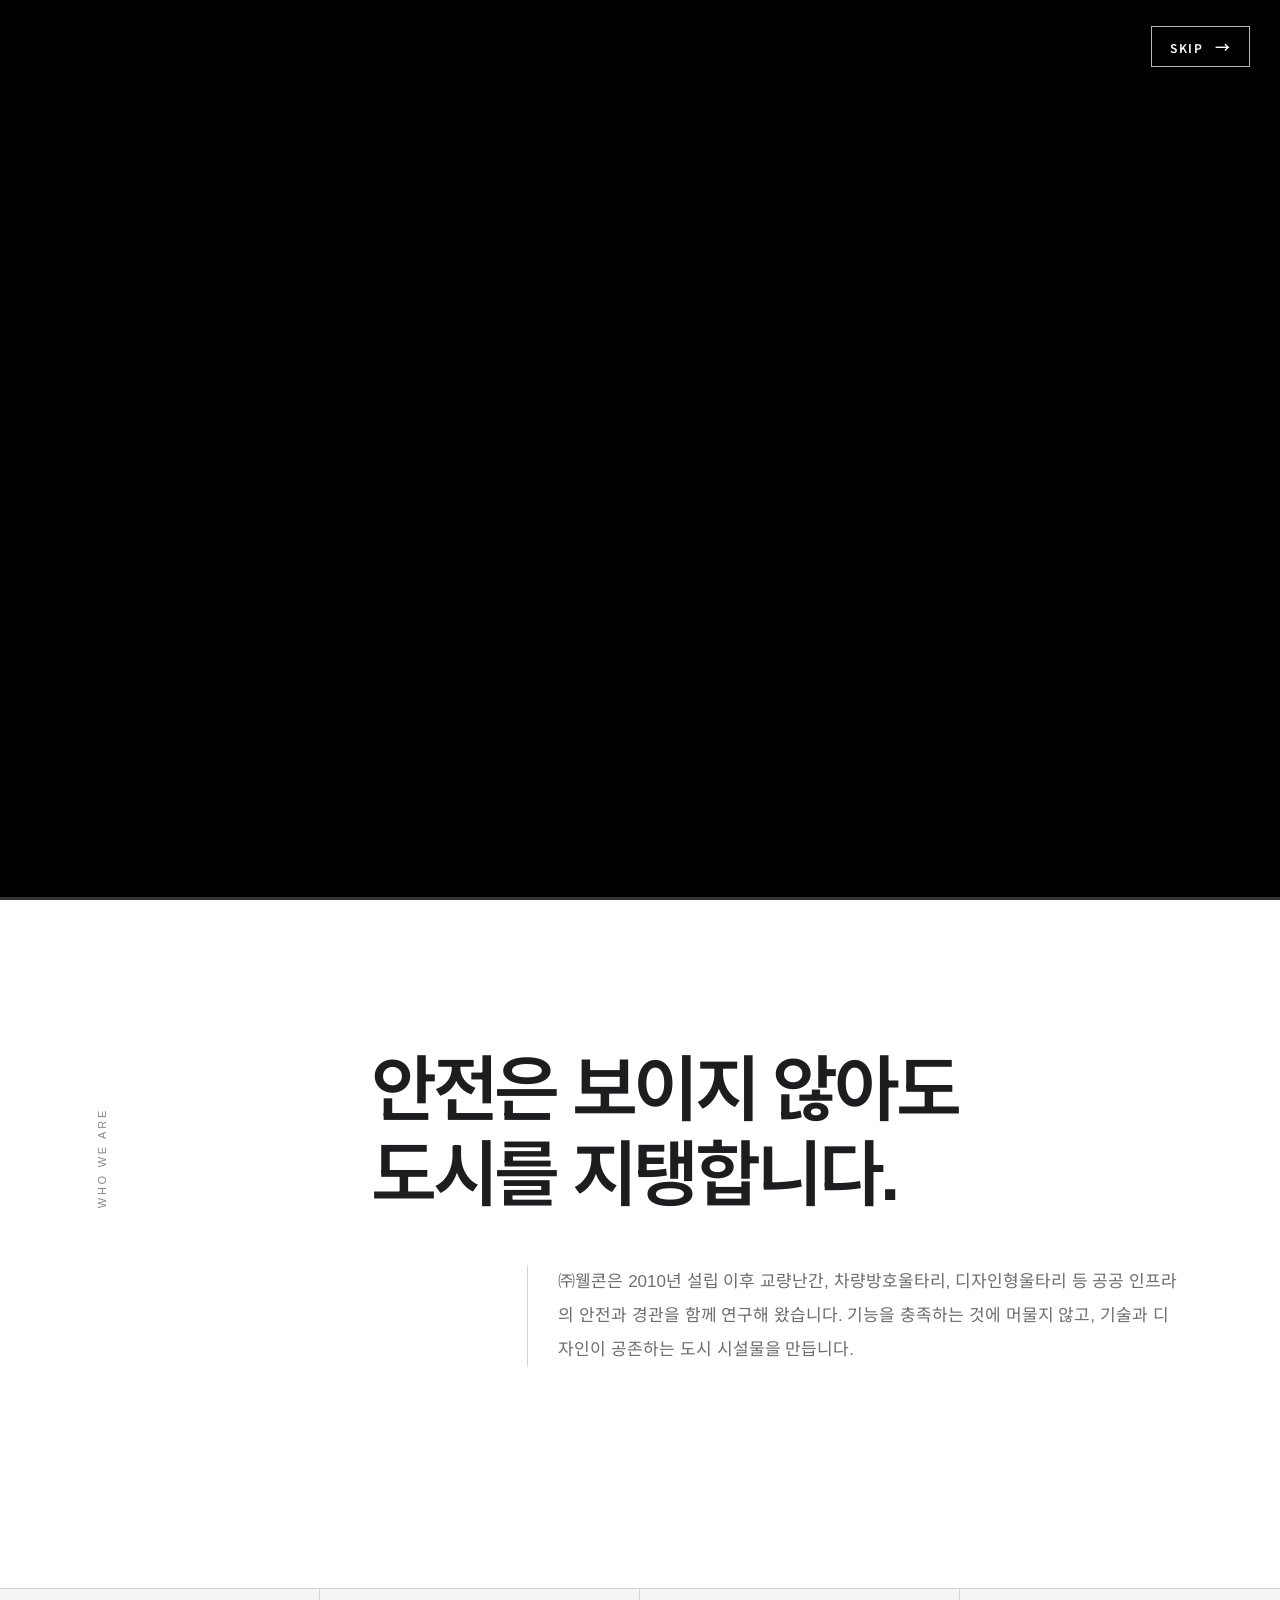
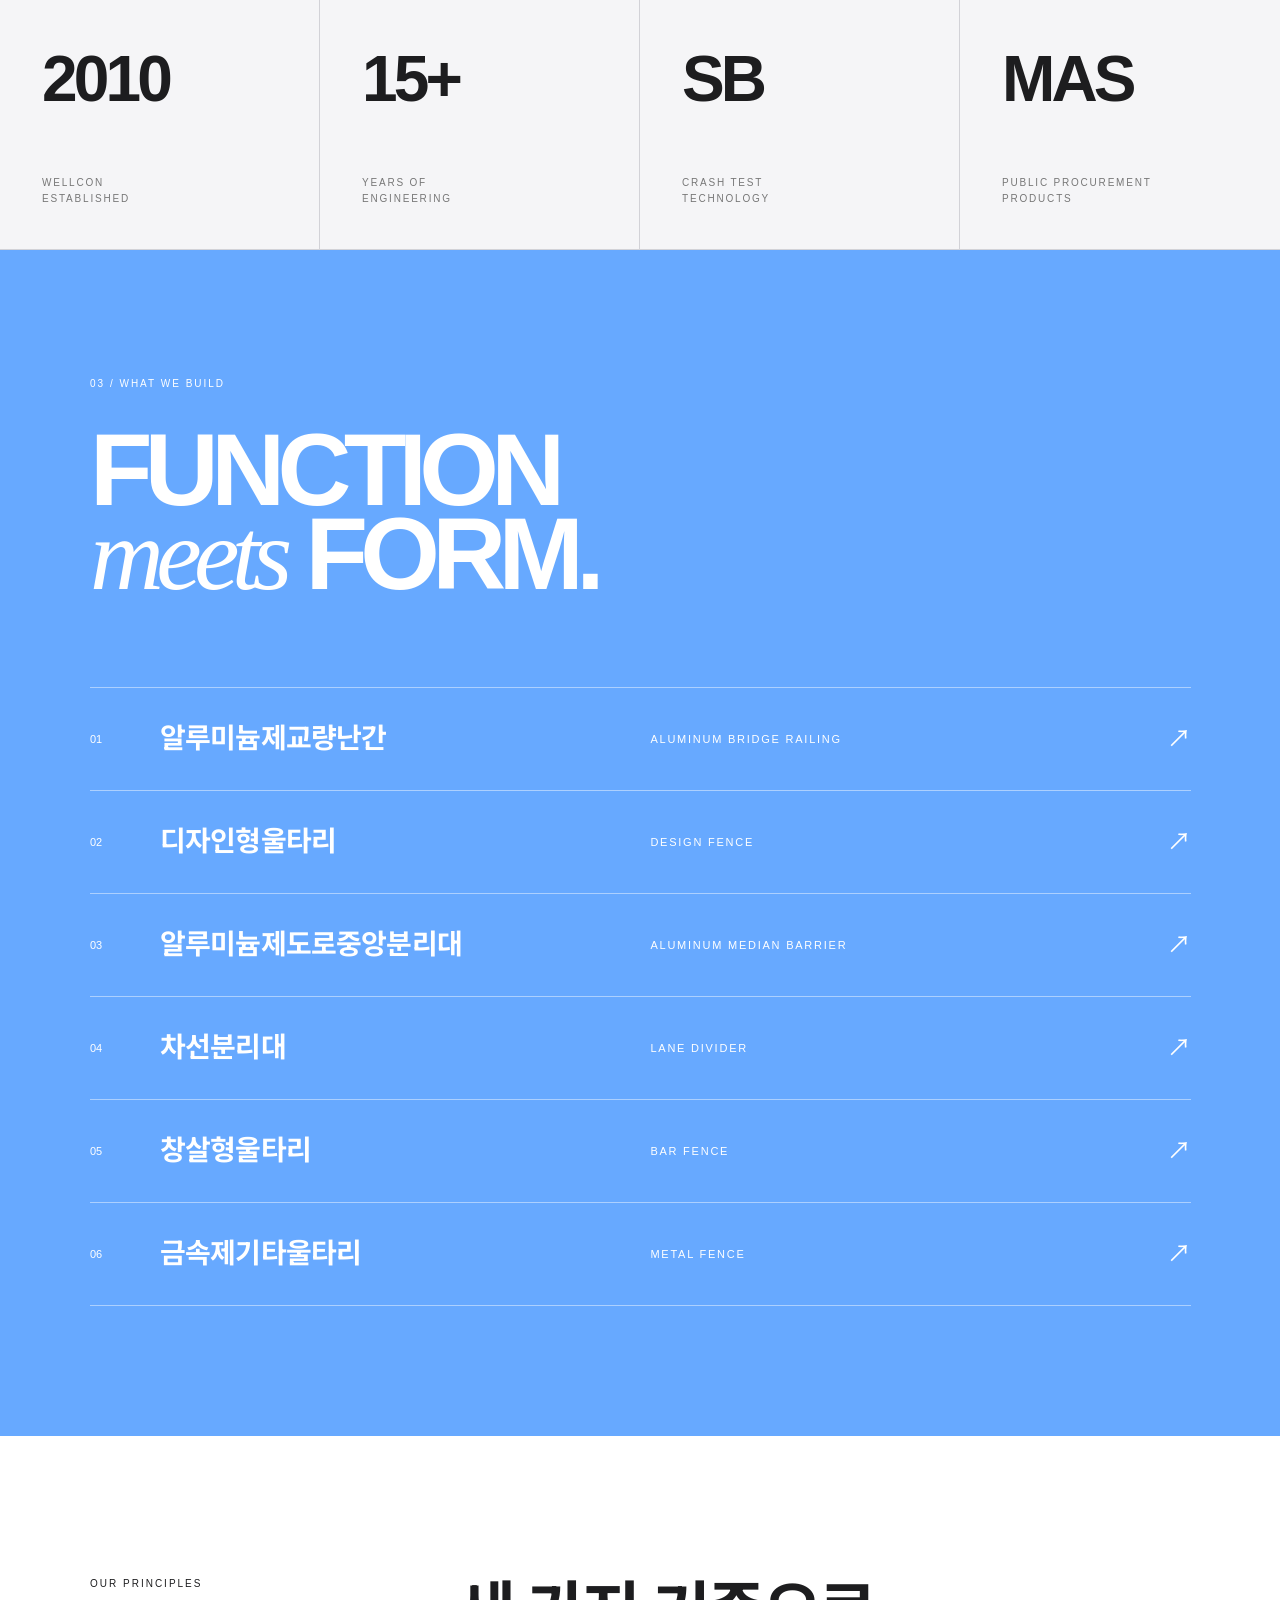
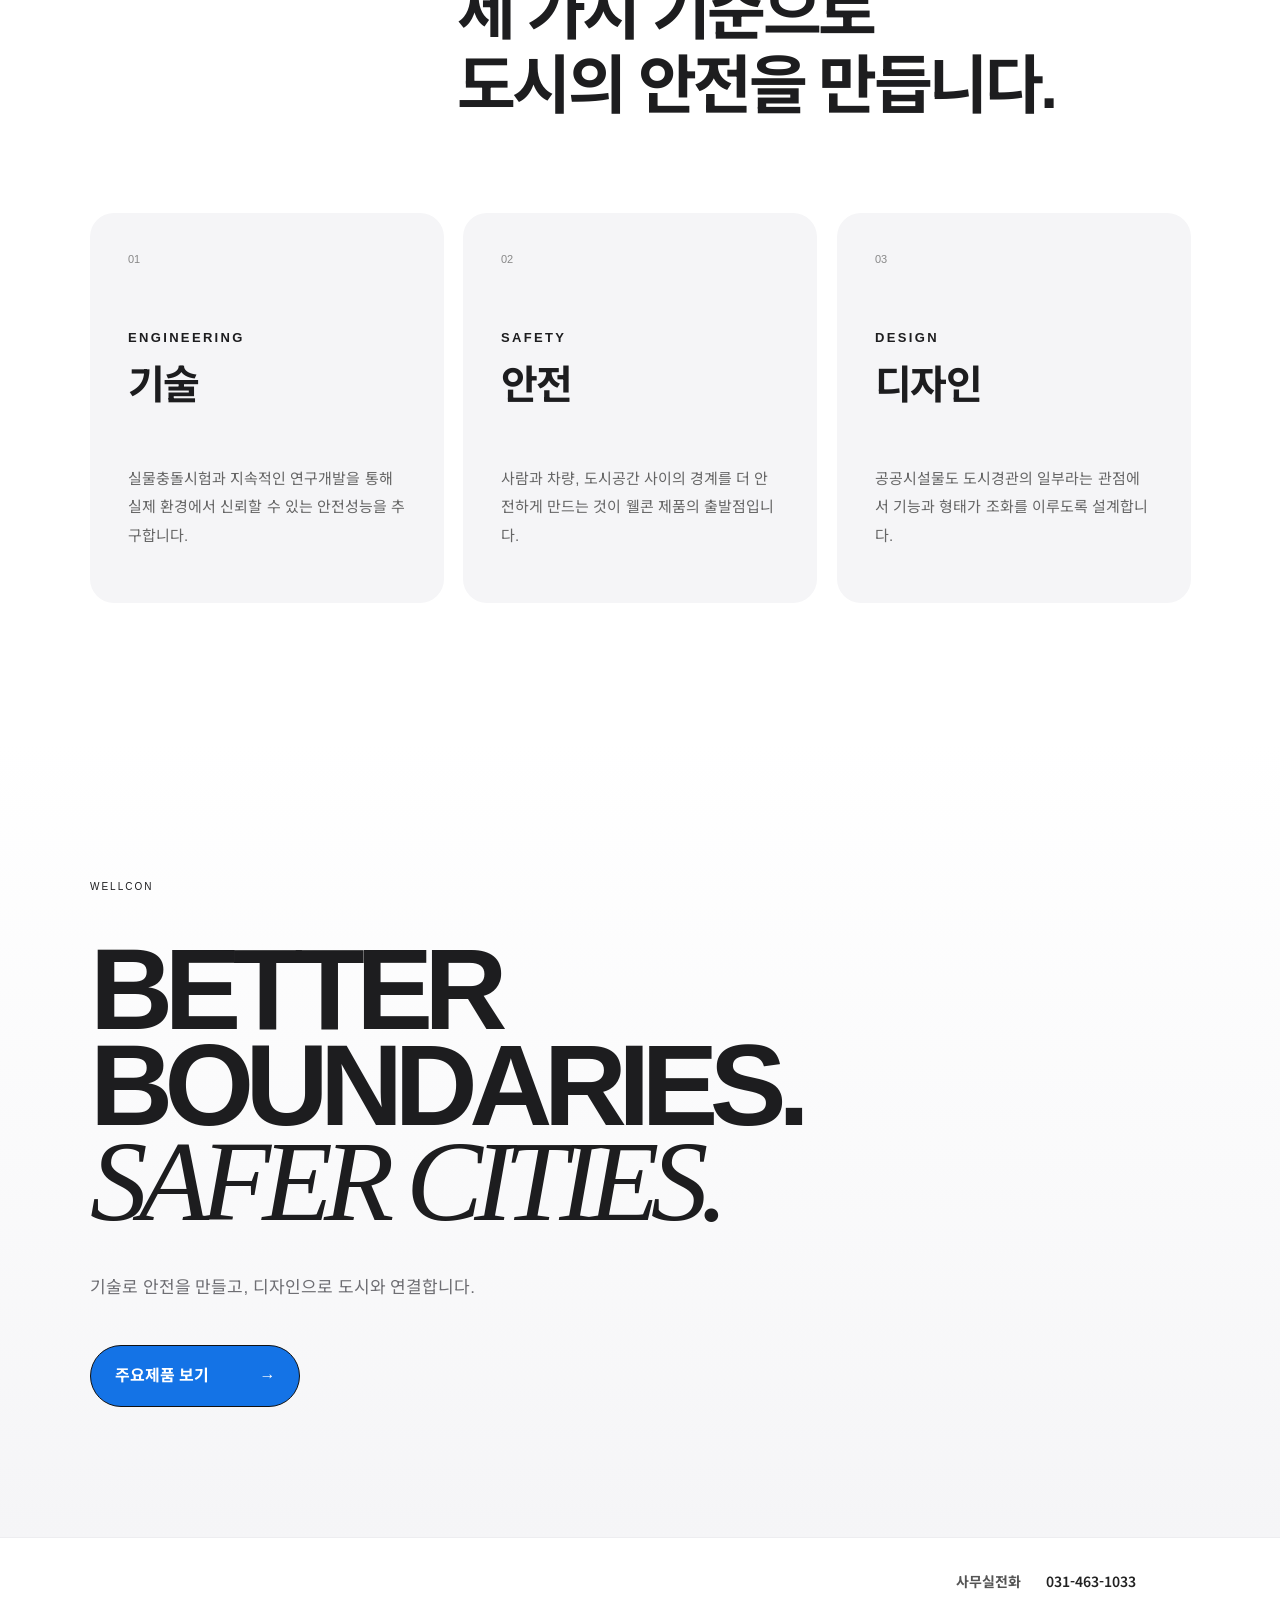
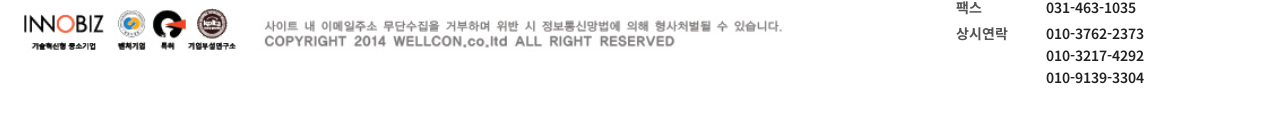
==== index.html @ df6eebc4 "인트로 영상 재생 수정" ====
<!DOCTYPE html>
<html lang="ko">
<head>
  <meta charset="UTF-8"><meta name="viewport" content="width=device-width, initial-scale=1.0">
  <title>회사소개 | WELLCON</title>
  <link rel="preconnect" href="https://fonts.googleapis.com"><link rel="preconnect" href="https://fonts.gstatic.com" crossorigin>
  <link href="https://fonts.googleapis.com/css2?family=Noto+Sans+KR:wght@400;500;600;700;800&display=swap" rel="stylesheet">
  <link rel="stylesheet" href="style.css">
  <style>
    .company-hero{padding:150px 24px 90px;background:#101820;color:#fff}.company-hero .container{max-width:1180px;margin:auto}.company-hero .eyebrow{color:#8db9e8}.company-hero h1{font-size:clamp(38px,5vw,64px);line-height:1.15;margin:12px 0 20px}.company-hero p{max-width:700px;font-size:18px;line-height:1.8;color:#d7dde3}
    .company-section{padding:90px 24px}.company-wrap{max-width:1180px;margin:auto}.company-intro{display:grid;grid-template-columns:.8fr 1.2fr;gap:80px;align-items:start}.company-intro h2{font-size:38px;line-height:1.3;margin:0}.company-copy p{font-size:17px;line-height:2;color:#555;margin:0 0 18px}.company-values{background:#f6f7f8}.value-grid{display:grid;grid-template-columns:repeat(3,1fr);gap:20px;margin-top:40px}.value-card{background:#fff;padding:38px 30px;border-top:3px solid #1b5fa7;min-height:210px}.value-card span{font-size:13px;font-weight:800;color:#1b5fa7}.value-card h3{font-size:24px;margin:14px 0}.value-card p{color:#666;line-height:1.75}.company-message{display:grid;grid-template-columns:1fr 1fr;gap:70px;align-items:center}.message-visual{min-height:380px;background:linear-gradient(135deg,#15202b,#326aa3);display:flex;align-items:flex-end;padding:40px;color:white}.message-visual strong{font-size:34px;line-height:1.3}.message-copy h2{font-size:36px;margin:0 0 24px}.message-copy p{line-height:2;color:#555}.company-cta{padding:65px 24px;background:#1b5fa7;color:#fff}.company-cta .company-wrap{display:flex;justify-content:space-between;align-items:center;gap:30px}.company-cta h2{margin:0 0 8px}.company-cta a{display:inline-block;padding:15px 25px;background:#fff;color:#1b5fa7;text-decoration:none;font-weight:700}
    @media(max-width:800px){.company-intro,.company-message{grid-template-columns:1fr;gap:35px}.value-grid{grid-template-columns:1fr}.company-cta .company-wrap{display:block}.company-cta a{margin-top:20px}.company-section{padding:65px 22px}}
  </style>

<style>
.company-history{max-width:1180px;margin:110px auto;padding:0 28px}
.company-section-head{text-align:center;margin-bottom:56px}
.company-section-head .eyebrow{font-size:13px;font-weight:800;letter-spacing:.18em;color:#777}
.company-section-head h2{font-size:38px;margin:12px 0 14px;color:#111}
.company-section-head p{color:#777}
.history-timeline{position:relative;max-width:900px;margin:0 auto}
.history-timeline:before{content:"";position:absolute;left:128px;top:10px;bottom:10px;width:1px;background:#ddd}
.history-item{display:grid;grid-template-columns:105px 1fr;gap:48px;position:relative;padding:0 0 38px}
.history-item:before{content:"";position:absolute;left:123px;top:9px;width:11px;height:11px;border-radius:50%;background:#222}
.history-year{font-size:25px;font-weight:800;line-height:1.2;color:#111;text-align:right}
.history-content{padding-left:12px}
.history-content p{margin:0 0 8px;font-size:16px;line-height:1.65;color:#555}
@media(max-width:700px){
 .company-history{margin:70px auto;padding:0 20px}
 .company-section-head h2{font-size:30px}
 .history-timeline:before{left:15px}
 .history-item{grid-template-columns:1fr;gap:10px;padding-left:42px}
 .history-item:before{left:10px}
 .history-year{text-align:left;font-size:22px}
 .history-content{padding-left:0}
}
</style>


<style>
/* Motion enhancements */
.reveal{opacity:0;transform:translateY(26px);transition:opacity .7s ease,transform .7s ease;will-change:opacity,transform}
.reveal.is-visible{opacity:1;transform:none}
.history-item.reveal{transition-duration:.65s}
.history-item.reveal:nth-child(2n){transition-delay:.05s}
.history-item.reveal:nth-child(3n){transition-delay:.1s}
.company-history .history-item{transition:transform .3s ease,box-shadow .3s ease}
.company-history .history-item:hover{transform:translateX(4px)}
.catalog-card,.value-card,.company-card,.promise-card{transition:transform .28s ease,box-shadow .28s ease}
.catalog-card:hover,.value-card:hover,.company-card:hover,.promise-card:hover{transform:translateY(-6px);box-shadow:0 14px 32px rgba(0,0,0,.10)}
a,button{transition:opacity .2s ease,transform .2s ease,background-color .2s ease,color .2s ease}
a:hover,button:hover{opacity:.92}
@media (prefers-reduced-motion: reduce){
  *,*::before,*::after{animation-duration:.001ms!important;animation-iteration-count:1!important;transition-duration:.001ms!important;scroll-behavior:auto!important}
  .reveal{opacity:1!important;transform:none!important}
}
</style>


<style id="premium-company-style">
:root{
  --lux-bg:#0b0e12;
  --lux-bg2:#12171d;
  --lux-ink:#0e1116;
  --lux-line:rgba(255,255,255,.14);
  --lux-silver:#c7ccd2;
  --lux-accent:#9db4c8;
  --lux-white:#f7f8f9;
}
body{background:#fff;color:#111}
.site-header{backdrop-filter:blur(16px);-webkit-backdrop-filter:blur(16px);background:rgba(255,255,255,.88)!important;border-bottom:1px solid rgba(20,25,30,.08)}
.company-hero{
  position:relative;overflow:hidden;
  min-height:720px;padding:190px 28px 120px;
  background:
    radial-gradient(circle at 76% 26%,rgba(155,180,205,.23),transparent 28%),
    radial-gradient(circle at 24% 80%,rgba(255,255,255,.08),transparent 22%),
    linear-gradient(135deg,#080b0f 0%,#111820 55%,#1a222b 100%);
}
.company-hero:before{
  content:"";position:absolute;inset:0;pointer-events:none;
  background:linear-gradient(110deg,transparent 0 56%,rgba(255,255,255,.045) 56.2%,transparent 56.8%);
}
.company-hero .container{position:relative;max-width:1240px;margin:auto}
.company-hero .eyebrow{display:inline-flex;align-items:center;gap:12px;font-size:12px;font-weight:700;letter-spacing:.24em;color:#c5d4e0}
.company-hero .eyebrow:before{content:"";width:42px;height:1px;background:#b8c8d5}
.company-hero h1{max-width:920px;font-size:clamp(46px,6.1vw,84px);font-weight:600;letter-spacing:-.045em;line-height:1.08;margin:24px 0 28px;color:#fff}
.company-hero p:last-child{max-width:650px;font-size:18px;line-height:1.9;color:rgba(255,255,255,.68)}
.company-hero:after{
  content:"WELLCON";position:absolute;right:5%;bottom:-24px;font-size:clamp(90px,15vw,220px);
  font-weight:800;letter-spacing:-.06em;color:rgba(255,255,255,.025);pointer-events:none
}

.company-section{padding:125px 28px}
.company-wrap{max-width:1240px;margin:auto}
.company-intro{display:grid;grid-template-columns:.85fr 1.15fr;gap:110px;align-items:start}
.company-intro>.eyebrow,.company-intro>div:first-child .eyebrow,
.company-message .eyebrow,.company-values>.company-wrap>.eyebrow{
  font-size:12px;font-weight:800;letter-spacing:.22em;color:#7d8791;text-transform:uppercase
}
.company-intro h2,.company-values h2,.message-copy h2,.company-section-head h2{
  font-weight:600;letter-spacing:-.035em;color:#111
}
.company-intro h2{font-size:48px;line-height:1.25;margin:14px 0 0}
.company-copy{border-left:1px solid #d9dde2;padding-left:48px}
.company-copy p{font-size:18px;line-height:2;color:#626971;margin:0 0 22px}

.company-values{
  background:linear-gradient(180deg,#f7f8f9 0%,#f2f4f6 100%);
  position:relative;overflow:hidden
}
.company-values:after{
  content:"";position:absolute;width:520px;height:520px;border:1px solid rgba(19,31,44,.07);
  border-radius:50%;right:-220px;top:-250px
}
.company-values h2{font-size:46px;margin:12px 0 46px}
.value-grid{display:grid;grid-template-columns:repeat(3,1fr);gap:22px;margin-top:0}
.value-card{
  position:relative;overflow:hidden;background:rgba(255,255,255,.82);
  border:1px solid rgba(17,25,35,.08);border-top:1px solid rgba(17,25,35,.08);
  padding:42px 34px 40px;min-height:265px;box-shadow:0 18px 50px rgba(12,18,25,.05);
  backdrop-filter:blur(12px)
}
.value-card:before{content:"";position:absolute;left:0;top:0;width:0;height:2px;background:linear-gradient(90deg,#748b9d,#d1dae1);transition:width .45s ease}
.value-card:hover:before{width:100%}
.value-card span{font-size:12px;font-weight:800;letter-spacing:.12em;color:#71869a}
.value-card h3{font-size:28px;margin:24px 0 18px;font-weight:600}
.value-card p{color:#6a7178;line-height:1.9;font-size:16px}

.company-message{display:grid;grid-template-columns:1.05fr .95fr;gap:90px;align-items:center}
.message-visual{
  min-height:520px;position:relative;overflow:hidden;border-radius:2px;
  background:
    linear-gradient(180deg,rgba(255,255,255,.04),rgba(255,255,255,0)),
    linear-gradient(135deg,#10151b,#273746 68%,#455b6c);
  box-shadow:0 34px 70px rgba(10,18,25,.18);padding:52px
}
.message-visual:before{content:"";position:absolute;inset:28px;border:1px solid rgba(255,255,255,.15)}
.message-visual strong{position:relative;z-index:1;font-size:48px;font-weight:500;letter-spacing:-.04em;line-height:1.18}
.message-copy h2{font-size:46px;line-height:1.28;margin:16px 0 28px}
.message-copy p:last-child{font-size:18px;line-height:2;color:#636b73}

.company-history{
  max-width:none;margin:0;padding:125px 28px 135px;
  background:linear-gradient(180deg,#0a0d11,#111820);color:#fff;position:relative;overflow:hidden
}
.company-history:after{
  content:"HISTORY";position:absolute;left:50%;top:64px;transform:translateX(-50%);
  font-size:clamp(80px,13vw,190px);font-weight:800;letter-spacing:-.06em;color:rgba(255,255,255,.022)
}
.company-section-head{position:relative;z-index:1;text-align:center;max-width:760px;margin:0 auto 72px}
.company-section-head .eyebrow{font-size:12px;font-weight:800;letter-spacing:.24em;color:#9eb4c5}
.company-section-head h2{font-size:48px;margin:16px 0;color:#fff}
.company-section-head p{font-size:16px;line-height:1.8;color:rgba(255,255,255,.5)}
.history-timeline{position:relative;z-index:1;max-width:980px;margin:0 auto}
.history-timeline:before{left:145px;width:1px;background:linear-gradient(180deg,rgba(255,255,255,.08),rgba(178,201,218,.55),rgba(255,255,255,.08))}
.history-item{grid-template-columns:118px 1fr;gap:62px;padding:0 0 44px}
.history-item:before{
  left:139px;top:10px;width:13px;height:13px;border:2px solid #94aabd;background:#0f151b;
  box-shadow:0 0 0 6px rgba(149,171,190,.07)
}
.history-year{font-size:29px;font-weight:500;letter-spacing:-.03em;color:#dbe4eb}
.history-content{padding:0 0 28px 10px;border-bottom:1px solid rgba(255,255,255,.09)}
.history-content p{margin:0 0 8px;font-size:16px;line-height:1.75;color:rgba(255,255,255,.65)}
.history-item:hover .history-year{color:#fff}
.history-item:hover .history-content{border-color:rgba(157,180,200,.35)}

.company-cta{
  padding:78px 28px;background:#eef1f3;color:#111;border-top:1px solid #e0e4e8
}
.company-cta .company-wrap{max-width:1240px;display:flex;align-items:center;justify-content:space-between;gap:40px}
.company-cta h2{font-size:34px;font-weight:600;letter-spacing:-.03em;margin:0 0 10px}
.company-cta p{margin:0;color:#70777e}
.company-cta a{
  display:inline-flex;align-items:center;justify-content:center;min-width:180px;padding:17px 26px;
  border:1px solid #111;background:#111;color:#fff;font-weight:600;text-decoration:none
}
.company-cta a:hover{background:#26323c;transform:translateY(-2px)}

.reveal{opacity:0;transform:translateY(32px);transition:opacity .8s cubic-bezier(.2,.65,.3,1),transform .8s cubic-bezier(.2,.65,.3,1)}
.reveal.is-visible{opacity:1;transform:none}
.value-card{transition:transform .38s ease,box-shadow .38s ease,border-color .38s ease}
.value-card:hover{transform:translateY(-8px);box-shadow:0 26px 58px rgba(10,18,25,.09);border-color:rgba(80,105,125,.18)}
.history-item{transition:transform .35s ease}
.history-item:hover{transform:translateX(7px)}
.message-visual{transition:transform .5s ease,box-shadow .5s ease}
.message-visual:hover{transform:translateY(-4px);box-shadow:0 40px 85px rgba(10,18,25,.24)}

@media(max-width:900px){
 .company-hero{min-height:auto;padding:145px 22px 90px}
 .company-section{padding:85px 22px}
 .company-intro,.company-message{grid-template-columns:1fr;gap:48px}
 .company-copy{border-left:0;border-top:1px solid #d9dde2;padding:30px 0 0}
 .value-grid{grid-template-columns:1fr}
 .message-visual{min-height:380px}
 .company-history{padding:90px 20px}
 .history-timeline:before{left:16px}
 .history-item{grid-template-columns:1fr;gap:10px;padding-left:46px}
 .history-item:before{left:10px}
 .history-year{text-align:left}
 .history-content{padding-left:0}
 .company-cta .company-wrap{display:block}
 .company-cta a{margin-top:24px}
}
@media(max-width:560px){
 .company-hero h1{font-size:42px}
 .company-intro h2,.company-values h2,.message-copy h2,.company-section-head h2{font-size:34px}
 .message-visual strong{font-size:36px}
}
</style>


<style id="concept-b-style">
.concept-b{font-family:Arial,"Noto Sans KR",sans-serif;background:#f2f0eb;color:#111;overflow:hidden}
.b-hero{min-height:92vh;background:#0b0d0f;color:#f5f4ef;position:relative;display:flex;align-items:center;padding:150px 6vw 80px}
.b-gridline{position:absolute;inset:0;background:linear-gradient(90deg,transparent 24.9%,rgba(255,255,255,.055) 25%,transparent 25.1%,transparent 49.9%,rgba(255,255,255,.055) 50%,transparent 50.1%,transparent 74.9%,rgba(255,255,255,.055) 75%,transparent 75.1%)}
.b-hero-inner{width:100%;max-width:1500px;margin:auto;position:relative;z-index:2}
.b-kicker{font-size:11px;letter-spacing:.25em;color:#9da4a8;margin-bottom:42px}
.b-hero h1{font-size:clamp(54px,8vw,126px);font-weight:700;letter-spacing:-.065em;line-height:.93;margin:0}
.b-hero h1 em{font-style:normal;color:#9da7ad;font-weight:300}
.b-hero-bottom{display:flex;justify-content:space-between;align-items:end;margin-top:70px;border-top:1px solid rgba(255,255,255,.15);padding-top:24px}
.b-hero-bottom p{font-size:15px;line-height:1.8;color:#aeb3b6}
.b-scroll{font-size:10px;letter-spacing:.18em;color:#7d858a;display:flex;align-items:center;gap:14px}
.b-scroll i{display:block;width:70px;height:1px;background:#7d858a}
.b-index{position:absolute;right:3vw;top:145px;font-size:12px;color:#737a7e}
.b-index.dark{color:#888}

.b-manifesto{min-height:760px;padding:140px 8vw;position:relative;display:grid;grid-template-columns:25% 75%;align-items:center}
.b-side-label{font-size:11px;letter-spacing:.25em;transform:rotate(-90deg);transform-origin:left center;color:#888}
.b-manifesto-copy{max-width:980px}
.b-manifesto-copy>span{display:block;font-size:clamp(40px,5vw,76px);line-height:1.18;letter-spacing:-.055em;font-weight:600}
.b-manifesto-copy p{max-width:650px;margin:48px 0 0 auto;font-size:17px;line-height:2;color:#666;border-left:1px solid #bbb;padding-left:30px}

.b-numbers{display:grid;grid-template-columns:repeat(4,1fr);border-top:1px solid #bbb;border-bottom:1px solid #bbb}
.b-number{min-height:260px;padding:42px;border-right:1px solid #bbb;display:flex;flex-direction:column;justify-content:space-between}
.b-number:last-child{border-right:0}.b-number strong{font-size:clamp(46px,5vw,76px);letter-spacing:-.06em}.b-number span{font-size:10px;letter-spacing:.18em;line-height:1.6;color:#777}

.b-capability{background:#d8ff3e;padding:120px 7vw 130px;color:#0a0a0a}
.b-cap-title small,.b-principles small,.b-history small,.b-closing small{font-size:10px;letter-spacing:.2em}
.b-cap-title h2{font-size:clamp(60px,9vw,130px);line-height:.82;letter-spacing:-.075em;margin:34px 0 90px}
.b-cap-title h2 i{font-family:Georgia,serif;font-weight:400}
.b-cap-row{display:grid;grid-template-columns:70px 1fr 1fr 50px;align-items:center;padding:30px 0;border-top:1px solid rgba(0,0,0,.35);color:#111;text-decoration:none;transition:.3s}
.b-cap-row:last-child{border-bottom:1px solid rgba(0,0,0,.35)}
.b-cap-row span{font-size:11px}.b-cap-row b{font-size:28px;letter-spacing:-.03em}.b-cap-row em{font-style:normal;font-size:11px;letter-spacing:.16em}.b-cap-row i{font-size:24px;font-style:normal;text-align:right}
.b-cap-row:hover{padding-left:16px;background:rgba(255,255,255,.18)}

.b-principles{padding:140px 7vw;background:#f2f0eb}
.b-principles-head{display:grid;grid-template-columns:1fr 2fr;align-items:start;margin-bottom:90px}
.b-principles-head h2{font-size:clamp(42px,5vw,72px);letter-spacing:-.055em;line-height:1.15;margin:0}
.b-principle-grid{display:grid;grid-template-columns:repeat(3,1fr);gap:1px;background:#aaa;border:1px solid #aaa}
.b-principle-grid article{background:#f2f0eb;min-height:430px;padding:38px;display:flex;flex-direction:column}
.b-principle-grid span{font-size:11px;color:#888}.b-principle-grid h3{font-size:13px;letter-spacing:.18em;margin:60px 0 8px}.b-principle-grid b{font-size:40px;letter-spacing:-.04em}
.b-principle-grid p{margin-top:auto;font-size:15px;line-height:1.9;color:#666}

.b-history{background:#111418;color:#eee;padding:140px 7vw;display:grid;grid-template-columns:40% 60%;gap:70px}
.b-history-head{position:sticky;top:130px;align-self:start}
.b-history-head h2{font-size:clamp(54px,7vw,100px);line-height:.85;letter-spacing:-.07em;margin:35px 0}
.b-history-head p{color:#777;font-size:12px;letter-spacing:.18em}
.b-year{display:grid;grid-template-columns:110px 1fr;gap:30px;padding:27px 0;border-top:1px solid #34383c}
.b-year:last-child{border-bottom:1px solid #34383c}.b-year b{font-size:28px;font-weight:400;color:#d8ff3e}.b-year span{font-size:15px;line-height:1.7;color:#aeb3b6}

.b-closing{min-height:720px;background:#e9e7e1;padding:130px 7vw;display:flex;align-items:center}
.b-closing h2{font-size:clamp(58px,9vw,130px);line-height:.83;letter-spacing:-.075em;margin:45px 0}.b-closing h2 em{font-family:Georgia,serif;font-weight:400}
.b-closing p{font-size:17px;color:#666;margin-bottom:45px}
.b-closing a{display:inline-flex;gap:50px;align-items:center;padding:18px 24px;border:1px solid #111;color:#111;text-decoration:none;font-weight:700;transition:.3s}.b-closing a:hover{background:#111;color:#fff}

.reveal{opacity:0;transform:translateY(35px);transition:opacity .85s cubic-bezier(.2,.7,.2,1),transform .85s cubic-bezier(.2,.7,.2,1)}
.reveal.is-visible{opacity:1;transform:none}
@media(max-width:850px){
 .b-hero{min-height:760px}.b-hero-bottom{display:block}.b-scroll{margin-top:30px}
 .b-manifesto{grid-template-columns:1fr;padding:100px 24px}.b-side-label{display:none}.b-manifesto-copy p{margin:35px 0 0}
 .b-numbers{grid-template-columns:1fr 1fr}.b-number{min-height:190px;border-bottom:1px solid #bbb}
 .b-capability,.b-principles,.b-history,.b-closing{padding-left:24px;padding-right:24px}
 .b-cap-row{grid-template-columns:40px 1fr 35px}.b-cap-row em{display:none}.b-cap-row b{font-size:21px}
 .b-principles-head{grid-template-columns:1fr;gap:30px}.b-principle-grid{grid-template-columns:1fr}.b-principle-grid article{min-height:300px}
 .b-history{grid-template-columns:1fr}.b-history-head{position:static}.b-year{grid-template-columns:80px 1fr}
}
@media(prefers-reduced-motion:reduce){.reveal{opacity:1;transform:none;transition:none}}
</style>


<style id="wellcon-concept-b-global">
:root{--wb-dark:#0b0d0f;--wb-paper:#f2f0eb;--wb-lime:#d8ff3e;--wb-line:#c6c3bc;--wb-muted:#70757a}
html{scroll-behavior:smooth}
body{background:var(--wb-paper)!important;color:#111}
.site-header,header.site-header{background:rgba(11,13,15,.94)!important;border-bottom:1px solid rgba(255,255,255,.12)!important;backdrop-filter:blur(14px);-webkit-backdrop-filter:blur(14px)}
.site-header a,.site-header button,.site-header .logo,.site-header nav a{color:#f5f4ef!important}
.site-header img{filter:none}
.site-header nav a{position:relative}
.site-header nav a:after{content:"";position:absolute;left:0;bottom:-8px;width:0;height:1px;background:var(--wb-lime);transition:.3s}
.site-header nav a:hover:after{width:100%}
main:not(.concept-b){background:var(--wb-paper)}
.page-hero,.sub-hero,.catalog-hero,.safety-hero{
  background:var(--wb-dark)!important;color:#f5f4ef!important;
  padding-top:150px!important;padding-bottom:85px!important;border-radius:0!important
}
.page-hero h1,.sub-hero h1,.catalog-hero h1,.safety-hero h1{font-size:clamp(42px,6vw,78px)!important;letter-spacing:-.055em!important;line-height:1!important}
.page-hero p,.sub-hero p,.catalog-hero p,.safety-hero p{color:#9da4a8!important}
.catalog-toolbar,.product-toolbar,.filter-bar{
  background:#e8e6e0!important;border:1px solid #c8c5bd!important;border-radius:0!important;
  box-shadow:none!important
}
.catalog-card,.product-card{
  background:transparent!important;border:0!important;border-top:1px solid #bdbab3!important;border-radius:0!important;
  box-shadow:none!important;transition:transform .35s ease,background .35s ease!important
}
.catalog-card:hover,.product-card:hover{transform:translateY(-7px);background:rgba(255,255,255,.45)!important}
.catalog-card img,.product-card img{border-radius:0!important;transition:transform .55s cubic-bezier(.2,.7,.2,1)!important}
.catalog-card:hover img,.product-card:hover img{transform:scale(1.025)}
.catalog-card h3,.product-card h3{font-weight:700!important;letter-spacing:-.025em!important}
.product-id-number,.product-id-number span,.catalog-card p{color:#6f7477!important}
button,.btn,.search-btn,.catalog-toolbar button{
  border-radius:0!important;box-shadow:none!important;transition:.3s!important
}
.btn:hover,.search-btn:hover,button:hover{transform:translateY(-2px)}
footer,.site-footer{background:#0b0d0f!important;color:#aaa!important;border-top:1px solid #272b2f!important}
footer a,.site-footer a{color:#ddd!important}
section{scroll-margin-top:90px}
.wb-reveal{opacity:0;transform:translateY(28px);transition:opacity .75s cubic-bezier(.2,.7,.2,1),transform .75s cubic-bezier(.2,.7,.2,1)}
.wb-reveal.wb-show{opacity:1;transform:none}
@media(max-width:760px){
 .page-hero,.sub-hero,.catalog-hero,.safety-hero{padding-top:125px!important;padding-bottom:65px!important}
}
@media(prefers-reduced-motion:reduce){.wb-reveal{opacity:1;transform:none;transition:none}}
</style>


<style id="wellcon-white-footer">
footer,.site-footer{
  background:#fff !important;
  color:#555 !important;
  border-top:1px solid #e5e5e5 !important;
}
footer a,.site-footer a{
  color:#333 !important;
}
</style>


<style id="wellcon-company-hero-motion">
/* 회사소개 첫 화면의 타이포를 끊김 없이 세련되게 움직이기 */
.b-hero h1{
  overflow:visible;
}
.b-hero h1,
.b-kicker,
.b-hero-bottom p,
.b-scroll{
  will-change:transform,opacity;
}
.b-hero h1{
  animation:welconHeroFloat 7.5s cubic-bezier(.45,.05,.55,.95) infinite alternate;
}
.b-hero h1 em{
  display:inline-block;
  animation:welconHeroSoftShift 6.2s ease-in-out infinite alternate;
}
.b-kicker{
  animation:welconKickerDrift 9s ease-in-out infinite alternate;
}
.b-hero-bottom p{
  animation:welconCopyDrift 8s ease-in-out infinite alternate;
}
.b-scroll{
  animation:welconScrollPulse 3.8s ease-in-out infinite;
}
.b-scroll i{
  transform-origin:left center;
  animation:welconLineBreath 2.8s ease-in-out infinite;
}

@keyframes welconHeroFloat{
  0%{transform:translate3d(0,0,0);letter-spacing:-.065em}
  50%{transform:translate3d(10px,-4px,0);letter-spacing:-.058em}
  100%{transform:translate3d(-6px,7px,0);letter-spacing:-.062em}
}
@keyframes welconHeroSoftShift{
  0%{transform:translate3d(0,0,0);opacity:.92}
  100%{transform:translate3d(14px,0,0);opacity:1}
}
@keyframes welconKickerDrift{
  0%{transform:translateX(0);opacity:.72}
  100%{transform:translateX(18px);opacity:1}
}
@keyframes welconCopyDrift{
  0%{transform:translateY(0);opacity:.78}
  100%{transform:translateY(-8px);opacity:1}
}
@keyframes welconScrollPulse{
  0%,100%{transform:translateX(0);opacity:.55}
  50%{transform:translateX(10px);opacity:1}
}
@keyframes welconLineBreath{
  0%,100%{transform:scaleX(.45);opacity:.45}
  50%{transform:scaleX(1);opacity:1}
}

/* 배경의 아주 미세한 움직임 */
.b-gridline{
  animation:welconGridDrift 18s linear infinite alternate;
  will-change:transform;
}
@keyframes welconGridDrift{
  from{transform:translateX(-0.8%)}
  to{transform:translateX(0.8%)}
}

@media(max-width:850px){
  .b-hero h1{animation-duration:6.5s}
}
@media(prefers-reduced-motion:reduce){
  .b-hero h1,.b-hero h1 em,.b-kicker,.b-hero-bottom p,.b-scroll,.b-scroll i,.b-gridline{
    animation:none!important;
    transform:none!important;
  }
}
</style>


<style id="principles-divider-fix">
/* 기술-안전 / 안전-디자인 사이 세로 구분선 통일 */
.b-principle-grid article{
  border-right:1px solid #aaa !important;
}
.b-principle-grid article:last-child{
  border-right:0 !important;
}
@media(max-width:850px){
  .b-principle-grid article{
    border-right:0 !important;
    border-bottom:1px solid #aaa !important;
  }
  .b-principle-grid article:last-child{
    border-bottom:0 !important;
  }
}
</style>


<style id="principles-uniform-divider">
/* 세로 구분선: 중복 border를 제거하고 정확히 동일한 1px 선으로 통일 */
.b-principle-grid{
  gap:0 !important;
}
.b-principle-grid article{
  border-right:0 !important;
  position:relative;
}
.b-principle-grid article + article::before{
  content:"";
  position:absolute;
  left:0;
  top:0;
  bottom:0;
  width:1px;
  background:#aaa;
}
@media(max-width:850px){
  .b-principle-grid article + article::before{
    left:0;
    right:0;
    top:0;
    bottom:auto;
    width:auto;
    height:1px;
  }
}
</style>


<style id="wellcon-red-nav-hover">
/* 상단 메뉴 마우스 오버 포인트: 녹색 → 빨간색 */
.site-header nav a::after,
.site-header nav a:after{
  background:#e60012 !important;
}
.site-header nav a:hover,
.site-header nav a:focus{
  color:#e60012 !important;
}
</style>






<style id="product-dropdown-refined-style">
/* 제품소개 드롭다운 - 기존 상단바 디자인에 맞춘 정돈된 스타일 */
.desktop-nav .product-menu-wrap,
.desktop-nav .project-menu-wrap{
  position:relative;
  display:flex;
  align-items:center;
  height:100%;
}
.desktop-nav .product-menu-wrap > a,
.desktop-nav .project-menu-wrap > a{
  display:flex;
  align-items:center;
  height:100%;
  padding:0;
}

/* 메뉴 간 이질감 없이, 상단바 바로 아래 이어지는 플로팅 패널 */
.desktop-nav .product-submenu,
.desktop-nav .project-submenu{
  position:absolute;
  top:calc(100% + 10px);
  left:50%;
  transform:translateX(-50%) translateY(8px);
  min-width:178px;
  padding:6px;
  background:rgba(20,20,20,.96);
  border:1px solid rgba(255,255,255,.08);
  border-radius:8px;
  box-shadow:0 14px 34px rgba(0,0,0,.22);
  backdrop-filter:blur(10px);
  -webkit-backdrop-filter:blur(10px);
  opacity:0;
  visibility:hidden;
  pointer-events:none;
  transition:
    opacity .18s ease,
    transform .18s ease,
    visibility .18s ease;
  z-index:99999;
}

/* 마우스가 상단 메뉴에서 하위메뉴로 자연스럽게 이동하도록 투명 브리지 */
.desktop-nav .product-menu-wrap::after,
.desktop-nav .project-menu-wrap::after{
  content:"";
  position:absolute;
  top:100%;
  left:-16px;
  right:-16px;
  height:16px;
}

.desktop-nav .product-menu-wrap:hover .product-submenu,
.desktop-nav .project-menu-wrap:hover .project-submenu,
.desktop-nav .product-menu-wrap:focus-within .product-submenu,
.desktop-nav .project-menu-wrap:focus-within .project-submenu{
  opacity:1;
  visibility:visible;
  pointer-events:auto;
  transform:translateX(-50%) translateY(0);
}

.desktop-nav .product-submenu a,
.desktop-nav .project-submenu a{
  display:block !important;
  height:auto !important;
  padding:11px 14px !important;
  margin:0 !important;
  color:rgba(255,255,255,.86) !important;
  background:transparent !important;
  border:0 !important;
  border-radius:5px;
  font-size:13px;
  font-weight:500;
  line-height:1.2;
  letter-spacing:-.02em;
  text-align:left;
  white-space:nowrap;
  transition:background .16s ease,color .16s ease,transform .16s ease;
}
.desktop-nav .product-submenu a + a,
.desktop-nav .project-submenu a + a{
  margin-top:2px !important;
}
.desktop-nav .product-submenu a::before,
.desktop-nav .product-submenu a::after,
.desktop-nav .project-submenu a::before,
.desktop-nav .project-submenu a::after{
  display:none !important;
}
.desktop-nav .product-submenu a:hover,
.desktop-nav .project-submenu a:hover,
.desktop-nav .product-submenu a:focus,
.desktop-nav .project-submenu a:focus{
  color:#fff !important;
  background:rgba(255,255,255,.08) !important;
  transform:translateX(2px);
}
.desktop-nav .product-submenu a:hover::marker,
.desktop-nav .project-submenu a:hover::marker{
  color:#e60012;
}

/* 기존 빨간 hover 포인트와 연결 */
.desktop-nav .product-submenu a:hover,
.desktop-nav .project-submenu a:hover{
  box-shadow:inset 2px 0 0 #e60012;
}

/* 모바일에서는 기존 메뉴를 방해하지 않도록 드롭다운 숨김 */
@media (max-width:900px){
  .desktop-nav .product-menu-wrap .product-submenu,
  .desktop-nav .project-menu-wrap .project-submenu{
    display:none !important;
  }
}
</style>

<link rel="stylesheet" href="apple-site.css">
<link rel="stylesheet" href="wellcon-boundary.css">
<link rel="stylesheet" href="header-final-fix.css?v=20260921-4">
<style id="wellcon-main-hero-line-spacing-fix">
.home-landing .concept-b .b-hero h1{
  line-height:1.12!important;
}
@media(max-width:640px){
  .home-landing .concept-b .b-hero h1{
    line-height:1.18!important;
    letter-spacing:-.045em!important;
  }
}
</style>
<script defer src="wellcon-boundary.js"></script>
</head>
<body class="home-landing">
<div class="intro-video" id="introVideo" aria-label="웰콘 인트로 영상">
  <video id="introVideoPlayer" autoplay muted playsinline preload="auto">
    <source src="assets/wellcon-intro.mp4" type="video/mp4">
  </video>
  <button class="intro-skip" id="introSkip" type="button" aria-label="인트로 영상 건너뛰기">SKIP <span aria-hidden="true">→</span></button>
  <div class="intro-progress" aria-hidden="true"><span id="introProgressBar"></span></div>
</div>
<header class="site-header">
  <a class="brand brand-logo" href="index.html" aria-label="웰콘 홈"><img src="assets/wellcon-logo.png" alt="WELLCON 웰콘 로고"></a>
  <nav class="desktop-nav" aria-label="주요 메뉴"><a href="company.html">회사소개</a><div class="product-menu-wrap">
<a href="bridge-railing.html">제품소개</a>
<div class="product-submenu" aria-label="제품소개 하위 메뉴">
<a href="bridge-railing.html">알루미늄제교량난간</a>
<a href="design-fence.html">디자인형울타리</a>
<a href="aluminum-median-barrier.html">알루미늄제도로중앙분리대</a>
<a href="lane-divider.html">차선분리대</a>
<a href="bar-fence.html">창살형울타리</a>
<a href="metal-other-fence.html">금속제기타울타리</a>
</div>
</div><div class="project-menu-wrap">
<a href="projects.html">시공사례</a>
<div class="project-submenu" aria-label="시공사례 하위 메뉴">
<a href="projects.html">전체 시공사례</a>
<a href="projects.html#y2026">2026</a>
<a href="projects.html#y2025">2025</a>
<a href="projects.html#y2024">2024</a>
<a href="projects.html#y2023">2023</a>
</div>
</div><a href="technology.html">기술자료</a></nav>
  <div class="header-actions"><a class="btn btn-primary header-cta" href="quote.html">견적문의 <span>→</span></a><button class="menu-btn" id="menuBtn" aria-label="모바일 메뉴 열기" aria-expanded="false"><span></span><span></span><span></span></button></div>

    <div class="mobile-menu" id="mobileMenu">
      <a href="company.html">회사소개</a>
      <div class="mobile-submenu-wrap">
        <button class="mobile-submenu-toggle" type="button" aria-expanded="false">제품소개 <span>⌄</span></button>
        <div class="mobile-submenu">
          <a href="bridge-railing.html">알루미늄제교량난간</a>
          <a href="design-fence.html">디자인형울타리</a>
          <a href="aluminum-median-barrier.html">알루미늄제도로중앙분리대</a>
          <a href="lane-divider.html">차선분리대</a>
          <a href="bar-fence.html">창살형울타리</a>
          <a href="metal-other-fence.html">금속제기타울타리</a>
        </div>
      </div>
      <div class="mobile-submenu-wrap">
        <button class="mobile-submenu-toggle" type="button" aria-expanded="false">시공사례 <span>⌄</span></button>
        <div class="mobile-submenu">
          <a href="projects.html">전체 시공사례</a>
          <a href="projects.html#y2026">2026</a>
          <a href="projects.html#y2025">2025</a>
<a href="projects.html#y2024">2024</a>
<a href="projects.html#y2023">2023</a>
        </div>
      </div>
      <a href="technology.html">기술자료</a>
      <a href="quote.html">견적문의</a>
    </div>
</header>

<main class="concept-b">
  <section class="b-hero">
    <div class="b-gridline"></div>
    <div class="b-hero-inner">
      <p class="b-kicker reveal">WELLCON · INFRASTRUCTURE / SAFETY / DESIGN</p>
      <h1 class="reveal">도시의 경계를<br><em>안전으로 설계하다.</em></h1>
      <div class="b-hero-bottom reveal">
        <p>교량에서 도로, 생활공간까지.<br>웰콘은 안전시설물을 하나의 도시 디자인으로 바라봅니다.</p>
        <div class="b-scroll">SCROLL TO EXPLORE <i></i></div>
      </div>
    </div>
    <div class="b-index">01</div>
  </section>

  <section class="b-manifesto">
    <div class="b-side-label">WHO WE ARE</div>
    <div class="b-manifesto-copy reveal">
      <span>안전은 보이지 않아도<br>도시를 지탱합니다.</span>
      <p>㈜웰콘은 2010년 설립 이후 교량난간, 차량방호울타리, 디자인형울타리 등 공공 인프라의 안전과 경관을 함께 연구해 왔습니다. 기능을 충족하는 것에 머물지 않고, 기술과 디자인이 공존하는 도시 시설물을 만듭니다.</p>
    </div>
    <div class="b-index dark">02</div>
  </section>

  <section class="b-numbers">
    <div class="b-number reveal"><strong>2010</strong><span>WELLCON<br>ESTABLISHED</span></div>
    <div class="b-number reveal"><strong>15+</strong><span>YEARS OF<br>ENGINEERING</span></div>
    <div class="b-number reveal"><strong>SB</strong><span>CRASH TEST<br>TECHNOLOGY</span></div>
    <div class="b-number reveal"><strong>MAS</strong><span>PUBLIC PROCUREMENT<br>PRODUCTS</span></div>
  </section>

  <section class="b-capability">
    <div class="b-cap-title reveal">
      <small>03 / WHAT WE BUILD</small>
      <h2>FUNCTION<br><i>meets</i> FORM.</h2>
    </div>
    <div class="b-cap-list">
      <a href="bridge-railing.html" class="b-cap-row reveal"><span>01</span><b>알루미늄제교량난간</b><em>ALUMINUM BRIDGE RAILING</em><i>↗</i></a>
      <a href="design-fence.html" class="b-cap-row reveal"><span>02</span><b>디자인형울타리</b><em>DESIGN FENCE</em><i>↗</i></a>
      <a href="aluminum-median-barrier.html" class="b-cap-row reveal"><span>03</span><b>알루미늄제도로중앙분리대</b><em>ALUMINUM MEDIAN BARRIER</em><i>↗</i></a>
      <a href="lane-divider.html" class="b-cap-row reveal"><span>04</span><b>차선분리대</b><em>LANE DIVIDER</em><i>↗</i></a>
      <a href="bar-fence.html" class="b-cap-row reveal"><span>05</span><b>창살형울타리</b><em>BAR FENCE</em><i>↗</i></a>
      <a href="metal-other-fence.html" class="b-cap-row reveal"><span>06</span><b>금속제기타울타리</b><em>METAL FENCE</em><i>↗</i></a>
    </div>
  </section>

  <section class="b-principles">
    <div class="b-principles-head reveal"><small>OUR PRINCIPLES</small><h2>세 가지 기준으로<br>도시의 안전을 만듭니다.</h2></div>
    <div class="b-principle-grid">
      <article class="reveal"><span>01</span><h3>ENGINEERING</h3><b>기술</b><p>실물충돌시험과 지속적인 연구개발을 통해 실제 환경에서 신뢰할 수 있는 안전성능을 추구합니다.</p></article>
      <article class="reveal"><span>02</span><h3>SAFETY</h3><b>안전</b><p>사람과 차량, 도시공간 사이의 경계를 더 안전하게 만드는 것이 웰콘 제품의 출발점입니다.</p></article>
      <article class="reveal"><span>03</span><h3>DESIGN</h3><b>디자인</b><p>공공시설물도 도시경관의 일부라는 관점에서 기능과 형태가 조화를 이루도록 설계합니다.</p></article>
    </div>
  </section>

  <section class="b-closing">
    <div class="reveal">
      <small>WELLCON</small>
      <h2>BETTER BOUNDARIES.<br><em>SAFER CITIES.</em></h2>
      <p>기술로 안전을 만들고, 디자인으로 도시와 연결합니다.</p>
      <a href="bridge-railing.html">주요제품 보기 <span>→</span></a>
    </div>
  </section>
</main>

<footer class="footer simple-footer"><div class="container footer-cert-row"><img class="footer-cert-image" src="assets/footer-certifications.png" alt="웰콘 인증 및 저작권 정보"><div aria-label="웰콘 연락처" class="footer-contact-info">
<div><span>사무실전화</span><a href="tel:0314631033">031-463-1033</a></div>
<div><span>팩스</span><strong>031-463-1035</strong></div>
<div class="footer-contact-mobile"><span>상시연락</span><div><a href="tel:01037622373">010-3762-2373</a><a href="tel:01032174292">010-3217-4292</a><a href="tel:01091393304">010-9139-3304</a></div></div>
</div></div></footer>

<script>
(function(){
  const targets = Array.from(document.querySelectorAll(
    '.company-history, .history-item, .company-section-head, .catalog-card, .value-card, .company-card, .promise-card, section'
  ));
  targets.forEach((el,i)=>{
    if(!el.classList.contains('reveal')) el.classList.add('reveal');
    if(el.classList.contains('history-item')) el.style.transitionDelay = `${Math.min((i%6)*55,275)}ms`;
  });
  if(!('IntersectionObserver' in window)){targets.forEach(el=>el.classList.add('is-visible'));return;}
  const io=new IntersectionObserver((entries)=>{
    entries.forEach(entry=>{
      if(entry.isIntersecting){
        entry.target.classList.add('is-visible');
        io.unobserve(entry.target);
      }
    });
  },{threshold:.12,rootMargin:'0px 0px -40px 0px'});
  targets.forEach(el=>io.observe(el));
})();
</script>


<script>
document.addEventListener("DOMContentLoaded",()=>{
 const els=document.querySelectorAll(".concept-b .reveal");
 if(!("IntersectionObserver" in window)){els.forEach(e=>e.classList.add("is-visible"));return;}
 const io=new IntersectionObserver(entries=>{
   entries.forEach(e=>{if(e.isIntersecting){e.target.classList.add("is-visible");io.unobserve(e.target);}})
 },{threshold:.12,rootMargin:"0px 0px -5% 0px"});
 els.forEach((e,i)=>{e.style.transitionDelay=((i%4)*70)+"ms";io.observe(e)});
});
</script>


<script id="wellcon-concept-b-motion">
document.addEventListener("DOMContentLoaded",()=>{
 const targets=document.querySelectorAll("main:not(.concept-b) section, main:not(.concept-b) .catalog-card, main:not(.concept-b) .product-card");
 targets.forEach(e=>e.classList.add("wb-reveal"));
 if(!("IntersectionObserver" in window)){targets.forEach(e=>e.classList.add("wb-show"));return}
 const io=new IntersectionObserver(es=>es.forEach(x=>{if(x.isIntersecting){x.target.classList.add("wb-show");io.unobserve(x.target)}}),{threshold:.08,rootMargin:"0px 0px -4% 0px"});
 targets.forEach((e,i)=>{e.style.transitionDelay=((i%4)*55)+"ms";io.observe(e)})
});
</script>




<script id="wellcon-mobile-dropdown-all-pages">
document.addEventListener('DOMContentLoaded', function(){
  const menuBtn=document.getElementById('menuBtn');
  const mobileMenu=document.getElementById('mobileMenu');
  if(menuBtn && mobileMenu){
    menuBtn.addEventListener('click', function(){
      mobileMenu.classList.toggle('open');
    });
  }
  document.querySelectorAll('.mobile-submenu-toggle').forEach(function(btn){
    btn.addEventListener('click', function(e){
      e.preventDefault();
      e.stopPropagation();
      const wrap=btn.closest('.mobile-submenu-wrap');
      if(!wrap) return;
      document.querySelectorAll('.mobile-submenu-wrap.open').forEach(function(other){
        if(other!==wrap){
          other.classList.remove('open');
          const ob=other.querySelector('.mobile-submenu-toggle');
          if(ob) ob.setAttribute('aria-expanded','false');
        }
      });
      const isOpen=wrap.classList.toggle('open');
      btn.setAttribute('aria-expanded', isOpen ? 'true' : 'false');
    });
  });
  document.querySelectorAll('.mobile-menu a').forEach(function(a){
    a.addEventListener('click', function(){
      if(mobileMenu) mobileMenu.classList.remove('open');
    });
  });
});
</script>

  <script src="mobile-nav.js"></script>
  <script>
  (()=>{
    const intro=document.getElementById('introVideo');
    const video=document.getElementById('introVideoPlayer');
    const skip=document.getElementById('introSkip');
    const progress=document.getElementById('introProgressBar');
    if(!intro || !video || !skip) return;

    const introSeenKey='wellconIntroSeenSessionV1';
    const hasSeenIntro=()=>{
      try{return sessionStorage.getItem(introSeenKey)==='1';}
      catch(_){return false;}
    };
    const markIntroSeen=()=>{
      try{sessionStorage.setItem(introSeenKey,'1');}catch(_){}
    };
    const closeIntro=(remember=true)=>{
      if(intro.classList.contains('is-hidden')) return;
      intro.classList.add('is-hidden');
      document.body.classList.remove('intro-playing');
      if(remember) markIntroSeen();
      window.setTimeout(()=>{ video.pause(); intro.remove(); },700);
    };

    if(hasSeenIntro()){
      intro.remove();
      return;
    }

    document.body.classList.add('intro-playing');
    video.muted=true;
    video.defaultMuted=true;
    video.setAttribute('muted','');
    video.setAttribute('playsinline','');
    video.setAttribute('webkit-playsinline','');

    const tryPlay=()=>{
      const playPromise=video.play();
      if(playPromise) playPromise.catch(()=>{ skip.classList.add('is-prominent'); });
    };

    skip.addEventListener('click',()=>closeIntro(true));
    video.addEventListener('ended',()=>closeIntro(true));
    video.addEventListener('error',()=>closeIntro(false));
    video.addEventListener('canplay',tryPlay,{once:true});
    document.addEventListener('touchstart',tryPlay,{once:true,passive:true});
    video.addEventListener('timeupdate',()=>{
      if(progress && video.duration) progress.style.width=((video.currentTime/video.duration)*100)+'%';
    });
    tryPlay();
  })();
  </script>
</body></html>
---- style.css ----
*{box-sizing:border-box}html{scroll-behavior:smooth}body{margin:0;font-family:"Noto Sans KR",sans-serif;color:#111;background:#fff;line-height:1.5}a{color:inherit;text-decoration:none}img{display:block;width:100%}button,input{font:inherit}.container{width:min(1160px,calc(100% - 48px));margin:auto}.site-header{height:82px;display:flex;align-items:center;justify-content:space-between;padding:0 5vw;background:rgba(255,255,255,.98);position:sticky;top:0;z-index:30;border-bottom:1px solid #eee}.brand{display:flex;align-items:center;gap:12px}.brand-mark{width:46px;height:46px;border:3px solid #d81518;border-radius:50%;display:grid;place-items:center;font-weight:900;color:#d81518;box-shadow:inset 0 0 0 3px #333}.brand strong{display:block;color:#d81518;font-size:19px;font-style:italic}.brand small{display:block;font-size:10px;color:#777;margin-top:2px}.desktop-nav{display:flex;gap:44px;font-weight:600;font-size:15px}.desktop-nav a{position:relative}.desktop-nav a:after{content:"";position:absolute;left:0;bottom:-10px;width:0;height:2px;background:#d81518;transition:.25s}.desktop-nav a:hover:after{width:100%}.header-actions{display:flex;align-items:center;gap:12px}.search-btn,.menu-btn{border:0;background:none;cursor:pointer}.search-btn{font-size:28px}.menu-btn{display:none;width:34px}.menu-btn span{display:block;height:2px;background:#111;margin:6px 0}.btn{display:inline-flex;align-items:center;justify-content:center;gap:20px;min-height:54px;padding:0 26px;font-weight:700;transition:.25s}.btn-primary{background:#e1161b;color:#fff}.btn-primary:hover{background:#ba0f13;transform:translateY(-2px)}.btn-ghost{border:1px solid rgba(255,255,255,.7);color:#fff}.btn-ghost:hover{background:#fff;color:#111}.hero{height:min(720px,72vh);min-height:560px;position:relative;overflow:hidden}.hero-media{position:absolute;inset:0;width:100%;height:100%;object-fit:cover}.hero-overlay{position:absolute;inset:0;background:linear-gradient(90deg,rgba(0,0,0,.6),rgba(0,0,0,.12) 58%,rgba(0,0,0,.04))}.hero-content{height:100%;position:relative;z-index:2;display:flex;flex-direction:column;justify-content:center;color:#fff}.eyebrow{letter-spacing:.42em;font-size:12px;font-weight:700;color:#8b8b8b;margin:0 0 15px}.eyebrow.light{color:rgba(255,255,255,.75)}.hero h1{font-size:clamp(44px,5.2vw,76px);line-height:1.16;margin:0;letter-spacing:-.04em}.hero-copy{font-size:20px;margin:22px 0 34px;color:rgba(255,255,255,.9)}.hero-actions{display:flex;gap:10px}.hero-index{position:absolute;right:5vw;bottom:28px;color:#fff;z-index:3;font-size:12px;letter-spacing:.2em}.hero-index span{opacity:.45}.quick-links{display:grid;grid-template-columns:repeat(4,1fr);max-width:1260px;margin:auto;background:#fff}.quick-item{padding:28px 30px;display:flex;gap:20px;align-items:center;border-right:1px solid #e6e6e6;transition:.2s}.quick-item:last-child{border-right:0}.quick-item:hover{background:#fafafa}.quick-item b{font-size:32px;font-weight:400}.quick-item strong,.quick-item small{display:block}.quick-item small{color:#888;margin-top:4px}.section{padding:100px 0}.project-section{background:#fbfbfb}.section-head{display:flex;justify-content:space-between;align-items:end;gap:30px;margin-bottom:38px}.section h2,.inquiry h2{font-size:clamp(34px,4vw,52px);margin:0;letter-spacing:-.04em}.section-desc{margin:12px 0 0;color:#777}.text-link{white-space:nowrap;font-weight:600}.text-link span{margin-left:18px}.solution-grid{display:grid;grid-template-columns:repeat(3,1fr);gap:24px}.image-wrap{overflow:hidden;aspect-ratio:1.38}.solution-card img{height:100%;object-fit:cover;transition:.5s}.solution-card:hover img{transform:scale(1.045)}.card-line{display:flex;justify-content:space-between;align-items:center;margin-top:18px}.card-line h3{font-size:24px;margin:0}.solution-card p{color:#777;margin:8px 0}.project-grid{display:grid;grid-template-columns:1fr 1fr;gap:18px}.project-card{position:relative;overflow:hidden;min-height:350px}.project-card img{height:100%;object-fit:cover;transition:.5s}.project-card:after{content:"";position:absolute;inset:0;background:linear-gradient(transparent 55%,rgba(0,0,0,.68));opacity:.82}.project-card:hover img{transform:scale(1.035)}.project-meta{position:absolute;left:28px;bottom:24px;z-index:2;color:#fff}.project-meta strong{display:block;font-size:24px}.project-meta span{font-size:14px;opacity:.86}.tech-grid{display:grid;grid-template-columns:repeat(4,1fr);border-top:1px solid #ddd;border-left:1px solid #ddd}.tech-grid article{padding:34px;border-right:1px solid #ddd;border-bottom:1px solid #ddd}.tech-grid span{font-size:12px;color:#d81518;font-weight:800}.tech-grid h3{font-size:22px;margin:25px 0 10px}.tech-grid p{color:#777;margin:0;font-size:14px}.inquiry{position:relative;background:#1b1b1b;color:#fff}.inquiry-bg{position:absolute;inset:0;background:linear-gradient(90deg,rgba(0,0,0,.75),rgba(0,0,0,.48)),url("assets/hero.jpg") center 45%/cover;filter:grayscale(1);opacity:.42}.inquiry-inner{min-height:270px;position:relative;z-index:2;display:flex;justify-content:space-between;align-items:center;gap:40px}.inquiry p{color:#c7c7c7}.footer{padding:46px 0;background:#fff}.footer-inner{display:grid;grid-template-columns:1.1fr 1.5fr 1fr;gap:30px;align-items:center}.footer-links{display:flex;gap:24px;font-size:13px}.footer-info{font-size:12px;color:#8c8c8c;line-height:1.8}.search-modal{position:fixed;inset:0;background:rgba(0,0,0,.6);z-index:60;display:none;align-items:flex-start;justify-content:center;padding-top:110px}.search-modal.open{display:flex}.search-panel{width:min(780px,calc(100% - 40px));background:#fff;padding:48px;position:relative}.modal-close{position:absolute;right:24px;top:20px;border:0;background:none;font-size:32px;cursor:pointer}.search-panel h2{font-size:36px;margin:0 0 28px}.search-box{display:flex;border-bottom:2px solid #111}.search-box input{flex:1;border:0;outline:0;padding:14px 6px;font-size:18px}.search-box button{border:0;background:#111;color:#fff;padding:0 24px;cursor:pointer}.search-result{color:#777}.mobile-menu{display:none}.mobile-floating{display:none}.reveal{opacity:0;transform:translateY(24px);transition:.6s ease}.reveal.visible{opacity:1;transform:none}
@media(max-width:980px){.desktop-nav{display:none}.menu-btn{display:block}.header-cta{display:none}.mobile-menu{position:absolute;top:82px;left:0;right:0;background:#fff;padding:18px 5vw 26px;display:none;border-top:1px solid #eee;box-shadow:0 14px 30px rgba(0,0,0,.08)}.mobile-menu.open{display:grid;gap:20px}.hero{min-height:620px}.quick-links{grid-template-columns:repeat(2,1fr)}.quick-item:nth-child(2){border-right:0}.solution-grid{grid-template-columns:repeat(2,1fr)}.solution-card:last-child{grid-column:1/-1}.tech-grid{grid-template-columns:repeat(2,1fr)}.footer-inner{grid-template-columns:1fr 1fr}.footer-info{grid-column:1/-1}.footer-links{justify-content:flex-end}}
@media(max-width:640px){.container{width:min(100% - 32px,1160px)}.site-header{height:70px;padding:0 16px}.brand-mark{width:38px;height:38px}.brand strong{font-size:16px}.brand small{display:none}.mobile-menu{top:70px}.hero{height:75vh;min-height:590px}.hero-overlay{background:linear-gradient(90deg,rgba(0,0,0,.7),rgba(0,0,0,.2))}.hero h1{font-size:42px}.hero-copy{font-size:16px;max-width:92%}.hero-actions{flex-direction:column;align-items:flex-start}.hero-actions .btn{width:190px}.quick-links{grid-template-columns:1fr 1fr}.quick-item{padding:20px 16px;gap:12px}.quick-item b{font-size:24px}.quick-item strong{font-size:14px}.quick-item small{font-size:11px}.section{padding:72px 0}.section-head{display:block}.text-link{display:inline-block;margin-top:18px}.solution-grid,.project-grid{grid-template-columns:1fr}.solution-card:last-child{grid-column:auto}.project-card{min-height:280px}.tech-grid{grid-template-columns:1fr}.inquiry-inner{min-height:320px;display:block;padding-top:64px;padding-bottom:64px}.inquiry-inner .btn{margin-top:28px}.footer-inner{grid-template-columns:1fr}.footer-links{justify-content:flex-start;flex-wrap:wrap}.mobile-floating{display:block;position:fixed;z-index:40;right:16px;bottom:16px;background:#e1161b;color:#fff;padding:14px 20px;font-weight:700;box-shadow:0 8px 30px rgba(0,0,0,.25)}.search-panel{padding:38px 24px}.search-panel h2{font-size:28px}.search-box button{padding:0 16px}}


/* 4-image main banner slider */
.hero-slider{height:auto;aspect-ratio:1600/610;min-height:0;position:relative;overflow:hidden;background:#111;touch-action:pan-y}
.slides{position:absolute;inset:0}
.hero-slide{position:absolute;inset:0;opacity:0;transform:translateX(6%);transition:opacity .75s ease,transform .9s cubic-bezier(.22,.61,.36,1);pointer-events:none;overflow:hidden}
.hero-slide.active{opacity:1;transform:translateX(0);pointer-events:auto;z-index:2}
.hero-slide.exit-left{opacity:0;transform:translateX(-5%);z-index:1}
.hero-slide img{width:100%;height:100%;object-fit:cover;object-position:center center;transform:scale(1.025);transition:transform 5s linear}
.hero-slide.active img{transform:scale(1.06)}
.slider-arrow{position:absolute;top:50%;z-index:6;transform:translateY(-50%);width:50px;height:50px;border:1px solid rgba(255,255,255,.55);border-radius:50%;background:rgba(0,0,0,.28);color:#fff;font-size:38px;line-height:1;cursor:pointer;backdrop-filter:blur(3px);transition:.2s}
.slider-arrow:hover{background:rgba(0,0,0,.55)}
.slider-prev{left:28px}.slider-next{right:28px}
.slider-ui{position:absolute;z-index:6;left:5vw;bottom:28px;display:flex;align-items:center;gap:18px;color:#fff}
.slider-count{display:flex;gap:10px;align-items:center;font-size:13px;letter-spacing:.12em}
.slider-count strong{font-size:16px}
.slider-progress{width:120px;height:2px;background:rgba(255,255,255,.35);overflow:hidden}
.slider-progress i{display:block;width:0;height:100%;background:#fff}
.slider-progress i.running{animation:bannerProgress 4.5s linear forwards}
@keyframes bannerProgress{from{width:0}to{width:100%}}
.slider-pause{position:absolute;right:5vw;bottom:24px;z-index:6;width:36px;height:36px;border:1px solid rgba(255,255,255,.55);border-radius:50%;background:rgba(0,0,0,.35);color:#fff;cursor:pointer}
@media(max-width:980px){
  .hero-slider{aspect-ratio:16/7.5}
  .slider-arrow{width:44px;height:44px}
}
@media(max-width:640px){
  .hero-slider{height:68vh;min-height:470px;aspect-ratio:auto}
  .hero-slide img{object-fit:cover}
  .hero-slide:nth-child(1) img,.hero-slide:nth-child(2) img,.hero-slide:nth-child(3) img{object-position:64% center}
  .hero-slide:nth-child(4) img{object-position:55% center}
  .slider-prev{left:12px}.slider-next{right:12px}
  .slider-arrow{width:38px;height:38px;font-size:30px}
  .slider-ui{left:18px;bottom:20px}
  .slider-progress{width:72px}
  .slider-pause{right:18px;bottom:16px}
}

/* Official WELLCON logo */
.brand-logo{display:flex;align-items:center}
.brand-logo img{width:190px;height:auto;display:block;object-fit:contain}
.footer-brand img{width:180px}
@media(max-width:640px){
  .brand-logo img{width:145px}
  .footer-brand img{width:160px}
}

/* Supplied WELLCON logo */
.brand-image img{width:190px;height:auto;display:block;object-fit:contain;object-position:left center}
.footer-brand img{width:190px;height:auto}
@media(max-width:640px){
  .brand-image img{width:145px;height:auto}
  .footer-brand img{width:180px;height:auto}
}

/* Safety landscape subpage */

.solution-link{display:block}
.sub-hero{position:relative;min-height:440px;display:flex;align-items:end;overflow:hidden;background:#222;color:#fff}
.sub-hero img{position:absolute;inset:0;width:100%;height:100%;object-fit:cover;filter:brightness(.56)}
.sub-hero .container{position:relative;z-index:2;padding-bottom:62px}
.sub-hero h1{font-size:clamp(42px,6vw,76px);margin:0 0 14px;letter-spacing:-.05em}
.sub-hero p{font-size:18px;color:rgba(255,255,255,.86);max-width:680px}
.breadcrumb{font-size:12px;letter-spacing:.08em;margin-bottom:26px;color:rgba(255,255,255,.7)}
.intro-grid{display:grid;grid-template-columns:1.05fr 1fr;gap:70px;align-items:center}
.intro-copy h2{font-size:clamp(34px,4vw,52px);margin:0 0 24px;letter-spacing:-.04em}
.intro-copy p{color:#666;font-size:17px;line-height:1.85}
.intro-image{aspect-ratio:1.3;overflow:hidden}
.intro-image img{width:100%;height:100%;object-fit:cover}
.product-type-grid{display:grid;grid-template-columns:repeat(3,1fr);gap:22px}
.product-type-card{border-top:3px solid #111;padding-top:18px}
.product-type-card .thumb{aspect-ratio:1.45;overflow:hidden;margin-bottom:18px}
.product-type-card img{height:100%;object-fit:cover;transition:.45s}
.product-type-card:hover img{transform:scale(1.04)}
.product-type-card h3{font-size:23px;margin:0 0 8px}
.product-type-card p{color:#777;margin:0;font-size:14px;line-height:1.7}
.feature-band{background:#111;color:#fff}
.feature-grid{display:grid;grid-template-columns:repeat(4,1fr);gap:0;border-left:1px solid #333;border-top:1px solid #333}
.feature-grid article{padding:34px;border-right:1px solid #333;border-bottom:1px solid #333}
.feature-grid span{font-size:12px;color:#e1161b;font-weight:800}
.feature-grid h3{font-size:20px;margin:22px 0 10px}
.feature-grid p{color:#aaa;font-size:14px;margin:0;line-height:1.7}
.case-grid{display:grid;grid-template-columns:1.3fr .7fr;gap:18px}
.case-large,.case-small{position:relative;overflow:hidden;min-height:420px}
.case-large img,.case-small img{width:100%;height:100%;object-fit:cover}
.case-caption{position:absolute;left:24px;bottom:22px;background:rgba(0,0,0,.62);color:#fff;padding:14px 16px}
.case-caption strong{display:block;font-size:20px}
.case-caption span{font-size:13px;color:#ccc}
.sub-cta{background:#f5f5f5}
.sub-cta .container{display:flex;justify-content:space-between;gap:30px;align-items:center}
.sub-cta h2{font-size:clamp(30px,4vw,48px);margin:0}
@media(max-width:980px){
  .intro-grid{grid-template-columns:1fr;gap:32px}
  .product-type-grid{grid-template-columns:repeat(2,1fr)}
  .feature-grid{grid-template-columns:repeat(2,1fr)}
  .case-grid{grid-template-columns:1fr}
}
@media(max-width:640px){
  .sub-hero{min-height:380px}
  .sub-hero .container{padding-bottom:40px}
  .product-type-grid,.feature-grid{grid-template-columns:1fr}
  .case-large,.case-small{min-height:300px}
  .sub-cta .container{display:block}
  .sub-cta .btn{margin-top:24px}
}

.simple-footer{padding:34px 0;border-top:1px solid #eee}.simple-footer .footer-info{text-align:right}
@media(max-width:640px){.simple-footer .footer-info{text-align:left}}

.footer-cert-row{display:flex;align-items:center;justify-content:flex-start}
.footer-cert-image{width:min(100%,760px);height:auto;object-fit:contain;object-position:left center}
@media(max-width:640px){
  .footer-cert-image{width:100%}
}


/* Bridge railing product listing page */
.product-card-link{display:block}
.product-list-hero{padding:72px 0 54px;background:#f7f7f7;border-bottom:1px solid #e8e8e8}
.product-list-hero .breadcrumb{color:#8b8b8b;margin-bottom:18px}
.product-list-hero h1{font-size:clamp(38px,5vw,64px);margin:0 0 12px;letter-spacing:-.045em}
.product-list-hero p{margin:0;color:#777;font-size:16px}
.catalog-grid{display:grid;grid-template-columns:repeat(3,1fr);gap:34px 24px}
.catalog-card{border:1px solid #e3e3e3;background:#fff;transition:.25s}
.catalog-card:hover{transform:translateY(-4px);box-shadow:0 14px 32px rgba(0,0,0,.08)}
.catalog-image{aspect-ratio:1.42;background:#f2f2f2;overflow:hidden}
.catalog-image img{width:100%;height:100%;object-fit:cover}
.catalog-body{padding:22px}
.catalog-body h3{font-size:21px;margin:0 0 16px}
.spec-table{width:100%;border-collapse:collapse;font-size:14px}
.spec-table th,.spec-table td{padding:9px 0;border-top:1px solid #ececec;text-align:left;vertical-align:top}
.spec-table th{width:35%;color:#777;font-weight:500}
.spec-table td{font-weight:600;color:#222}
@media(max-width:980px){
  .catalog-grid{grid-template-columns:repeat(2,1fr)}
}
@media(max-width:640px){
  .product-list-hero{padding:54px 0 38px}
  .catalog-grid{grid-template-columns:1fr}
}

.catalog-body{padding:18px 20px 20px}
.catalog-body h3{margin:0;font-size:20px}


/* Product search results with thumbnails */
.product-search-results{
  display:grid;
  grid-template-columns:repeat(3,minmax(0,1fr));
  gap:14px;
  margin-top:22px;
  max-height:58vh;
  overflow:auto;
}
.product-search-card{
  display:block;
  border:1px solid #e6e6e6;
  background:#fff;
  color:#222;
  text-decoration:none;
  transition:.2s;
}
.product-search-card:hover{
  transform:translateY(-2px);
  box-shadow:0 10px 24px rgba(0,0,0,.08);
}
.product-search-card img{
  display:block;
  width:100%;
  aspect-ratio:1.45;
  object-fit:cover;
  background:#f4f4f4;
}
.product-search-card strong{
  display:block;
  padding:10px 12px 12px;
  font-size:14px;
}
.search-empty{
  grid-column:1/-1;
  margin:4px 0;
  padding:20px;
  text-align:center;
  color:#777;
  background:#f7f7f7;
}
@media(max-width:760px){
  .product-search-results{grid-template-columns:repeat(2,minmax(0,1fr))}
}
@media(max-width:480px){
  .product-search-results{grid-template-columns:1fr}
}


/* Bridge railing product identification number */
.product-id-number{
  display:flex;
  align-items:center;
  gap:10px;
  margin:10px 0 0;
  font-size:14px;
  color:#777;
}
.product-id-number span{
  color:#999;
}
.product-id-number strong{
  font-weight:600;
  color:#333;
}

/* Main project categories */
@media (min-width: 901px){ .project-grid.project-grid-three{grid-template-columns:repeat(3,minmax(0,1fr));} }

/* Footer contact information */
.footer-cert-row{display:flex;align-items:center;justify-content:space-between;gap:36px}
.footer-contact-info{margin-left:auto;display:grid;gap:7px;min-width:300px;color:#333;font-size:14px;line-height:1.35}
.footer-contact-info>div{display:grid;grid-template-columns:78px 1fr;gap:12px;align-items:start}
.footer-contact-info span{font-weight:700;color:#555}
.footer-contact-info a,.footer-contact-info strong{color:#222!important;text-decoration:none;font-weight:600}
.footer-contact-mobile>div{display:grid;gap:3px}
@media(max-width:800px){.footer-cert-row{flex-direction:column;align-items:flex-start}.footer-contact-info{margin-left:0;min-width:0;width:100%}}

/* ===== WELLCON MOBILE OPTIMIZATION ===== */
@media (max-width: 800px){
  html,body{overflow-x:hidden}
  body{font-size:15px;-webkit-text-size-adjust:100%}
  .container{width:calc(100% - 32px);max-width:none}

  /* Header */
  .site-header{height:64px!important;padding:0 16px!important;position:sticky!important;top:0!important}
  .brand{gap:9px;min-width:0}
  .brand-mark{width:36px!important;height:36px!important;font-size:12px}
  .brand strong{font-size:15px!important;white-space:nowrap}
  .brand small{display:none!important}
  .header-actions{gap:6px}
  .search-btn{font-size:23px!important;padding:8px}
  .menu-btn{display:block!important;width:38px!important;padding:7px 4px}
  .menu-btn span{margin:5px 0;background:#fff!important}
  .mobile-menu{top:64px!important;left:0!important;right:0!important;max-height:calc(100vh - 64px);overflow:auto;background:rgba(11,13,15,.98)!important;border-top:1px solid rgba(255,255,255,.12)!important;padding:18px 16px 24px!important;box-shadow:0 16px 36px rgba(0,0,0,.28)!important}
  .mobile-menu.open{display:grid!important;gap:0!important}
  .mobile-menu a{display:flex;align-items:center;min-height:52px;padding:0 8px!important;border-bottom:1px solid rgba(255,255,255,.10);color:#f5f4ef!important;font-weight:650;font-size:16px}
  .mobile-menu a:last-child{border-bottom:0}

  /* Hero */
  .hero,.hero-slider{height:auto!important;min-height:0!important;aspect-ratio:16/10;background:#111}
  .hero-slide img,.hero-media{width:100%!important;height:100%!important;object-fit:cover!important}
  .hero-content{padding:48px 0!important;justify-content:center}
  .hero h1{font-size:clamp(34px,10vw,46px)!important;line-height:1.08!important}
  .hero-copy{font-size:15px!important;line-height:1.7!important;margin:16px 0 24px!important}
  .slider-ui,.slider-pause,.hero-index{display:none!important}

  /* Quick links */
  .quick-links{grid-template-columns:1fr 1fr!important}
  .quick-item{min-height:92px;padding:17px 14px!important;gap:10px!important;border-bottom:1px solid #e6e6e6}
  .quick-item b{font-size:22px!important}
  .quick-item strong{font-size:13px!important}
  .quick-item small{font-size:10.5px!important;line-height:1.35}

  /* Sections */
  .section{padding:58px 0!important}
  .section-head{display:block!important;margin-bottom:26px!important}
  .section h2,.inquiry h2{font-size:32px!important;line-height:1.12}
  .section-desc{font-size:14px;line-height:1.7}
  .solution-grid,.project-grid,.project-grid.project-grid-three{grid-template-columns:1fr!important;gap:18px!important}
  .solution-card:last-child{grid-column:auto!important}
  .image-wrap{aspect-ratio:16/10!important}
  .card-line{margin-top:13px!important}
  .card-line h3{font-size:20px!important}
  .solution-card p{font-size:13px!important;margin-top:6px!important}
  .project-card{min-height:0!important;aspect-ratio:16/10}
  .project-meta{left:18px!important;bottom:16px!important}
  .project-meta strong{font-size:20px!important}
  .tech-grid{grid-template-columns:1fr!important}
  .tech-grid article{padding:24px!important}
  .tech-grid h3{margin:14px 0 8px!important;font-size:19px!important}

  /* Sub page heroes */
  .page-hero,.sub-hero,.catalog-hero,.safety-hero,.product-list-hero{padding:98px 0 48px!important}
  .page-hero h1,.sub-hero h1,.catalog-hero h1,.safety-hero h1,.product-list-hero h1{font-size:38px!important;line-height:1.05!important}
  .page-hero p,.sub-hero p,.catalog-hero p,.safety-hero p,.product-list-hero p{font-size:14px!important;line-height:1.7!important}

  /* Product grids */
  .catalog-grid,.product-grid{grid-template-columns:1fr!important;gap:18px!important}
  .catalog-card,.product-card{margin:0!important}
  .catalog-card img,.product-card img{width:100%!important;height:auto!important;aspect-ratio:auto!important;object-fit:contain!important;background:#fff}
  .catalog-body{padding:14px 4px 18px!important}
  .catalog-body h3,.catalog-card h3,.product-card h3{font-size:19px!important}
  .product-id-number{font-size:13px!important;gap:7px!important;flex-wrap:wrap}
  .catalog-toolbar,.product-toolbar,.filter-bar{padding:12px!important;overflow-x:auto;white-space:nowrap;-webkit-overflow-scrolling:touch}

  /* Project gallery pages */
  .project-gallery,.project-gallery-grid,.gallery-grid{grid-template-columns:1fr!important;gap:16px!important}
  .project-gallery img,.project-gallery-grid img,.gallery-grid img{height:auto!important;object-fit:contain!important}

  /* Search modal */
  .search-modal{padding:72px 12px 20px!important;align-items:flex-start}
  .search-panel{width:100%!important;max-height:calc(100vh - 92px);overflow:auto;padding:30px 18px 24px!important}
  .search-panel h2{font-size:26px!important;margin-bottom:18px!important}
  .modal-close{right:15px!important;top:11px!important}
  .search-box input{min-width:0;font-size:16px!important}
  .search-box button{padding:0 14px!important}
  .product-search-results{grid-template-columns:1fr!important;max-height:none!important}
  .product-search-card{display:grid!important;grid-template-columns:110px 1fr;align-items:center}
  .product-search-card img{aspect-ratio:1.35!important;height:82px!important;object-fit:contain!important}

  /* Inquiry */
  .inquiry-inner{min-height:0!important;display:block!important;padding:52px 0!important}
  .inquiry-inner .btn{margin-top:22px}
  .btn{min-height:48px!important;padding:0 20px!important}

  /* Footer + contact */
  .footer{padding:32px 0!important}
  .footer-inner{grid-template-columns:1fr!important;gap:20px!important}
  .footer-links{justify-content:flex-start!important;gap:14px 20px!important;flex-wrap:wrap}
  .footer-info{font-size:11px!important;line-height:1.75!important}
  .footer-cert-row{flex-direction:column!important;align-items:flex-start!important;gap:22px!important}
  .footer-contact-info{margin-left:0!important;width:100%!important;min-width:0!important;font-size:13px!important;gap:8px!important;padding-top:16px;border-top:1px solid #eee}
  .footer-contact-info>div{grid-template-columns:72px minmax(0,1fr)!important;gap:8px!important}
  .footer-contact-info a,.footer-contact-info strong{word-break:keep-all}

  /* floating */
  .mobile-floating{display:flex!important;align-items:center;justify-content:center;right:14px!important;bottom:14px!important;min-height:46px;padding:0 17px!important;font-size:13px;border-radius:999px!important}
}

@media (max-width: 380px){
  .container{width:calc(100% - 24px)}
  .site-header{padding:0 12px!important}
  .brand strong{font-size:14px!important}
  .quick-item{padding:14px 10px!important}
  .section h2,.inquiry h2{font-size:29px!important}
  .footer-contact-info>div{grid-template-columns:66px minmax(0,1fr)!important;font-size:12px}
}

/* ===== MOBILE PRODUCT IMAGE VISIBILITY FIX ===== */
@media (max-width: 800px){
  .catalog-image{
    display:flex!important;
    align-items:center!important;
    justify-content:center!important;
    width:100%!important;
    min-height:210px!important;
    aspect-ratio:1.42!important;
    overflow:hidden!important;
    background:#fff!important;
    opacity:1!important;
    visibility:visible!important;
  }
  .catalog-image img{
    display:block!important;
    width:100%!important;
    height:100%!important;
    max-width:100%!important;
    max-height:100%!important;
    object-fit:contain!important;
    object-position:center center!important;
    opacity:1!important;
    visibility:visible!important;
    transform:none!important;
  }
  .catalog-card,
  .catalog-card *{
    visibility:visible;
  }
  .catalog-card{opacity:1!important;}
}
@media (max-width: 480px){
  .catalog-image{min-height:180px!important;}
}

/* Mobile nav underline for 제품소개 / 시공사례 */
@media(max-width:980px){
  .mobile-menu a[href="#products"],
  .mobile-menu a[href="#projects"]{
    position:relative;
    width:max-content;
    min-width:0;
    border-bottom:0 !important;
    padding-left:8px !important;
    padding-right:8px !important;
    margin-bottom:1px;
  }
  .mobile-menu a[href="#products"]::after,
  .mobile-menu a[href="#projects"]::after{
    content:"";
    position:absolute;
    left:8px;
    right:8px;
    bottom:7px;
    height:2px;
    background:#e60012;
  }
  .mobile-menu a[href="#products"] + a,
  .mobile-menu a[href="#projects"] + a{
    border-top:0;
  }
}

/* Mobile submenu: PC hover dropdown behavior adapted to tap */
@media(max-width:980px){
  .mobile-menu .mobile-submenu-wrap{border-bottom:1px solid rgba(255,255,255,.10)}
  .mobile-menu .mobile-submenu-toggle{
    width:100%;min-height:52px;padding:0 8px;border:0;background:transparent;color:#f5f4ef;
    display:flex;align-items:center;justify-content:space-between;text-align:left;
    font:inherit;font-weight:650;font-size:16px;cursor:pointer;
  }
  .mobile-menu .mobile-submenu-toggle span{font-size:18px;transition:transform .22s ease;color:#e60012}
  .mobile-menu .mobile-submenu-wrap.open .mobile-submenu-toggle span{transform:rotate(180deg)}
  .mobile-menu .mobile-submenu{display:none;padding:4px 0 10px;background:rgba(255,255,255,.035)}
  .mobile-menu .mobile-submenu-wrap.open .mobile-submenu{display:block}
  .mobile-menu .mobile-submenu a{
    min-height:44px!important;padding:0 18px!important;border-bottom:0!important;
    font-size:14px!important;font-weight:500!important;color:rgba(255,255,255,.78)!important;
    position:relative;
  }
  .mobile-menu .mobile-submenu a::before{
    content:"";width:4px;height:4px;border-radius:50%;background:#e60012;margin-right:10px;flex:0 0 auto;
  }
  .mobile-menu .mobile-submenu a:active,
  .mobile-menu .mobile-submenu a:focus{color:#fff!important;background:rgba(230,0,18,.12)}

  /* remove the previously fixed red underline */
  .mobile-menu a[href="#products"]::after,
  .mobile-menu a[href="#projects"]::after{display:none!important;content:none!important}
}

/* ===== MOBILE HARD FIX: PRODUCT IMAGES / REVEAL ===== */
@media (max-width: 980px){
  /* Mobile browsers can leave IntersectionObserver reveal elements at opacity:0. */
  .wb-reveal,
  .reveal,
  main section,
  .catalog-card,
  .product-card{
    opacity:1 !important;
    visibility:visible !important;
    transform:none !important;
  }
  .catalog-grid,
  .product-grid{
    visibility:visible !important;
    opacity:1 !important;
  }
  .catalog-image{
    display:block !important;
    width:100% !important;
    height:auto !important;
    min-height:0 !important;
    aspect-ratio:auto !important;
    overflow:visible !important;
    background:#fff !important;
  }
  .catalog-image img{
    display:block !important;
    width:100% !important;
    height:auto !important;
    min-height:1px !important;
    max-width:100% !important;
    max-height:none !important;
    object-fit:contain !important;
    opacity:1 !important;
    visibility:visible !important;
    position:static !important;
    transform:none !important;
  }
}

/* ===== MOBILE MENU CLICKABILITY HARD FIX ===== */
@media (max-width:980px){
  .site-header{z-index:1000!important;overflow:visible!important}
  .header-actions{position:relative;z-index:1002!important}
  #menuBtn{position:relative!important;z-index:1003!important;pointer-events:auto!important;touch-action:manipulation!important;-webkit-tap-highlight-color:transparent}
  #menuBtn span{pointer-events:none!important}
  #mobileMenu{z-index:1001!important;pointer-events:auto!important}
  #mobileMenu.open{display:grid!important}
  #mobileMenu .mobile-submenu-toggle,
  #mobileMenu a{pointer-events:auto!important;touch-action:manipulation!important}
}

/* ENDBOX representative: show the full source image without cropping */
.product-type-card[href="endbox.html"] .thumb{
  background:#fff;
  display:flex;
  align-items:center;
  justify-content:center;
}
.product-type-card[href="endbox.html"] .thumb img{
  width:100%;
  height:100%;
  object-fit:contain !important;
  object-position:center center;
  transform:none !important;
}
.product-type-card[href="endbox.html"]:hover .thumb img{
  transform:none !important;
}
---- apple-site.css ----
/* WELLCON unified premium interface */
:root{--ap-ink:#1d1d1f;--ap-muted:#6e6e73;--ap-blue:#1769e0;--ap-soft:#f5f5f7;--ap-line:#d2d2d7;--ap-white:#fff}
html{scroll-behavior:smooth}
body{margin:0!important;background:#fff!important;color:var(--ap-ink)!important;font-family:"Noto Sans KR",Arial,sans-serif!important;-webkit-font-smoothing:antialiased}
body.intro-playing{overflow:hidden!important}
.intro-video{position:fixed;inset:0;z-index:99999;display:flex;align-items:center;justify-content:center;background:#000;opacity:1;visibility:visible;transition:opacity .65s ease,visibility .65s ease}
.intro-video.is-hidden{opacity:0;visibility:hidden;pointer-events:none}
.intro-video video{width:100%;height:100%;object-fit:cover;background:#000}
.intro-skip{position:absolute;top:max(26px,env(safe-area-inset-top));right:max(30px,env(safe-area-inset-right));z-index:2;padding:12px 18px;border:1px solid rgba(255,255,255,.72);border-radius:999px;background:rgba(0,0,0,.3);color:#fff;font:600 12px/1 "Noto Sans KR",Arial,sans-serif;letter-spacing:.12em;cursor:pointer;backdrop-filter:blur(12px);-webkit-backdrop-filter:blur(12px);transition:background .2s ease,transform .2s ease}
.intro-skip:hover,.intro-skip:focus-visible,.intro-skip.is-prominent{background:#fff;color:#111;transform:translateY(-1px);outline:none}
.intro-skip span{margin-left:7px;font-size:15px}
.intro-progress{position:absolute;left:0;right:0;bottom:0;height:3px;background:rgba(255,255,255,.2)}
.intro-progress span{display:block;width:0;height:100%;background:#fff;transition:width .1s linear}
.container{width:min(1240px,calc(100% - 48px))!important;max-width:1240px!important;margin-inline:auto!important}
.site-header,header.site-header{position:fixed!important;inset:0 0 auto!important;z-index:10000!important;height:68px!important;padding:0 max(24px,calc((100vw - 1240px)/2))!important;display:flex!important;align-items:center!important;justify-content:space-between!important;background:rgba(255,255,255,.8)!important;border-bottom:1px solid rgba(0,0,0,.08)!important;box-shadow:none!important;backdrop-filter:saturate(180%) blur(20px)!important;-webkit-backdrop-filter:saturate(180%) blur(20px)!important}
.site-header .brand-logo img{display:block!important;max-width:142px!important;height:auto!important;filter:none!important}
.desktop-nav{display:flex!important;align-items:center!important;gap:34px!important}.site-header .desktop-nav>a,.site-header .desktop-nav>div>a,.site-header nav.desktop-nav a{color:#262629!important;font-size:13px!important;font-weight:500!important;text-decoration:none!important;white-space:nowrap}.site-header .desktop-nav a:hover,.site-header .desktop-nav a:focus{color:#000!important}.site-header .menu-btn{color:#1d1d1f!important}.site-header .menu-btn span{background:#1d1d1f!important}
.header-actions{display:flex!important;align-items:center!important;gap:12px!important}.header-cta{padding:10px 16px!important;border:0!important;border-radius:999px!important;background:#1473e6!important;color:#fff!important;font-size:12px!important;text-decoration:none!important;box-shadow:none!important}.menu-btn{background:transparent!important}
.product-submenu,.project-submenu{min-width:240px!important;padding:12px!important;background:rgba(255,255,255,.97)!important;border:1px solid rgba(0,0,0,.08)!important;border-radius:16px!important;box-shadow:0 18px 50px rgba(0,0,0,.12)!important}.site-header .desktop-nav .product-submenu a,.site-header .desktop-nav .project-submenu a{color:#1d1d1f!important;border-radius:9px!important}.site-header .desktop-nav .product-submenu a:hover,.site-header .desktop-nav .project-submenu a:hover{color:#000!important;background:#f2f2f4!important}

/* Shared page introductions */
.product-list-hero,.case-hero,.quote-hero{padding:165px 24px 78px!important;background:linear-gradient(180deg,#fff 0%,#f5f5f7 100%)!important;color:var(--ap-ink)!important;text-align:center!important}
.product-list-hero .container,.case-hero>*{position:relative}.product-list-hero .eyebrow,.case-hero small,.quote-hero .eyebrow,.section>.container>.eyebrow{color:#6e6e73!important;font-size:13px!important;font-weight:600!important;letter-spacing:.13em!important}.product-list-hero h1,.case-hero h1,.quote-hero h1,.section>.container>h1{margin:12px 0 18px!important;color:var(--ap-ink)!important;font-size:clamp(44px,6.2vw,80px)!important;font-weight:700!important;line-height:1.04!important;letter-spacing:-.06em!important}.product-list-hero p,.case-hero p,.quote-hero>p:last-child,.section>.container>h1+p{max-width:720px!important;margin:0 auto!important;color:var(--ap-muted)!important;font-size:17px!important;line-height:1.75!important}
.section{padding:90px 24px 130px!important}

/* Product listing */
.page-product-search{max-width:680px!important;margin:0 auto 38px!important;gap:10px!important}.page-product-search input{height:52px!important;padding:0 20px!important;border:1px solid var(--ap-line)!important;border-radius:14px!important;background:#fff!important;color:var(--ap-ink)!important;box-shadow:0 5px 20px rgba(0,0,0,.035)!important}.page-product-search input:focus{border-color:#1473e6!important;box-shadow:0 0 0 4px rgba(20,115,230,.1)!important}.page-product-search button{height:52px!important;padding:0 24px!important;border-radius:999px!important;background:#1473e6!important;color:#fff!important;font-weight:600!important}.page-product-search-status{max-width:680px!important;margin:-23px auto 32px!important;color:var(--ap-muted)!important}
.catalog-grid{display:grid!important;grid-template-columns:repeat(3,minmax(0,1fr))!important;gap:22px!important}.catalog-card{overflow:hidden!important;padding:0 0 24px!important;background:var(--ap-soft)!important;border:0!important;border-radius:22px!important;box-shadow:none!important;transition:transform .4s cubic-bezier(.2,.65,.3,1),box-shadow .4s ease!important}.catalog-card:hover{transform:translateY(-6px)!important;box-shadow:0 24px 50px rgba(0,0,0,.09)!important}.catalog-grid .catalog-card img{width:100%!important;height:280px!important;object-fit:cover!important;object-position:center!important;display:block!important;background:#e9e9ec!important;border:0!important}.catalog-card h3{margin:22px 22px 8px!important;color:var(--ap-ink)!important;font-size:21px!important;font-weight:600!important;letter-spacing:-.025em!important}.catalog-card .product-id-number{margin:0 22px!important;color:var(--ap-muted)!important;font-size:13px!important}.g2b-product-link .product-id-number{border-radius:999px!important}.g2b-product-link .product-id-number::after{background:#1473e6!important}.g2b-product-link .product-id-number:hover{background:rgba(20,115,230,.08)!important}

.g2b-card-note{width:100%!important;box-sizing:border-box!important;margin-left:auto!important;margin-right:auto!important;text-align:center!important}
.catalog-card-3d{position:relative!important;padding-bottom:76px!important}.product-3d-link{position:absolute;left:22px;right:22px;bottom:22px;display:flex;align-items:center;justify-content:space-between;padding:13px 16px;border-radius:999px;background:#1d1d1f;color:#fff!important;font-size:13px;font-weight:600;text-decoration:none;transition:background .2s ease,transform .2s ease}.product-3d-link:hover{background:#1473e6;transform:translateY(-1px)}
.viewer-page{background:#000!important}.viewer-topbar{position:fixed;inset:0 0 auto;z-index:10000;height:68px;padding:0 max(24px,calc((100vw - 1240px)/2));display:grid;grid-template-columns:1fr auto 1fr;align-items:center;background:rgba(0,0,0,.82);border-bottom:1px solid #252529;backdrop-filter:blur(20px);-webkit-backdrop-filter:blur(20px)}.viewer-topbar a{justify-self:start}.viewer-topbar img{display:block;width:132px;height:auto;filter:brightness(0) invert(1)}.viewer-topbar>span{color:#a8a8ad;font-size:11px;font-weight:600;letter-spacing:.14em}.viewer-topbar button{justify-self:end;padding:9px 13px 9px 16px;border:1px solid #3b3b40;border-radius:999px;background:#171719;color:#fff;font:600 12px/1 "Noto Sans KR",Arial,sans-serif;cursor:pointer}.viewer-topbar button:hover{background:#fff;color:#111}.viewer-topbar button b{margin-left:8px;font-size:18px;font-weight:400;vertical-align:-1px}.viewer-main{min-height:100vh;padding:112px max(24px,calc((100vw - 1240px)/2)) 60px;background:#000;color:#fff}.viewer-heading{display:flex;align-items:end;justify-content:space-between;gap:30px;margin-bottom:24px}.viewer-heading small{color:#67a9ff;font-size:12px;font-weight:700;letter-spacing:.14em}.viewer-heading h1{margin:8px 0 0;color:#fff;font-size:clamp(38px,6vw,72px);line-height:1;letter-spacing:-.055em}.viewer-heading p{max-width:430px;margin:0;color:#a6a6aa;font-size:15px;line-height:1.75}.viewer-shell{position:relative;overflow:hidden;height:min(70vh,760px);min-height:520px;border:1px solid #202024;border-radius:30px;background:radial-gradient(circle at 50% 38%,#202124 0,#0b0b0d 58%,#000 100%);box-shadow:0 28px 80px rgba(0,0,0,.55)}#product3dCanvas{display:block;width:100%;height:100%;touch-action:none}.viewer-loading{position:absolute;inset:0;z-index:3;display:flex;align-items:center;justify-content:center;background:#09090b;color:#aaaab0;font-size:14px;transition:opacity .35s ease,visibility .35s ease}.viewer-loading.is-hidden{opacity:0;visibility:hidden}.viewer-toolbar{position:absolute;z-index:2;left:50%;bottom:22px;display:flex;gap:8px;transform:translateX(-50%);padding:7px;border:1px solid rgba(255,255,255,.16);border-radius:999px;background:rgba(25,25,28,.84);box-shadow:0 8px 28px rgba(0,0,0,.35);backdrop-filter:blur(16px);-webkit-backdrop-filter:blur(16px)}.viewer-toolbar button{padding:10px 15px;border:0;border-radius:999px;background:transparent;color:#dddde1;font:600 12px/1 "Noto Sans KR",Arial,sans-serif;cursor:pointer}.viewer-toolbar button:hover,.viewer-toolbar button.is-active{background:#fff;color:#111}.viewer-guide{display:flex;justify-content:space-between;gap:20px;margin:18px 4px 0;color:#88888e;font-size:12px}.viewer-error{padding:28px;text-align:center;line-height:1.7}

/* Projects */
.case-wrap{padding:55px max(24px,calc((100vw - 1240px)/2)) 130px!important}.case-tools{padding:10px!important;border-radius:18px!important;background:var(--ap-soft)!important}.year-btn{padding:11px 22px!important;border:0!important;border-radius:999px!important;background:transparent!important;color:#5d5d62!important}.year-btn.active{background:#1d1d1f!important;color:#fff!important}.case-select{border:0!important;border-radius:999px!important;background:#fff!important;color:#333!important}.case-grid{gap:26px 20px!important}.case-card{overflow:hidden!important;border:0!important;border-radius:22px!important;background:var(--ap-soft)!important}.case-img{height:290px!important;background:#e9e9ec!important}.case-img img{width:100%!important;height:100%!important;object-fit:cover!important;object-position:center!important}.case-info{padding:22px 24px 28px!important}.case-info h3{font-size:21px!important;letter-spacing:-.025em!important}.case-meta b{color:#1473e6!important}.case-dialog,.install-case-dialog{border-radius:24px!important;box-shadow:0 30px 100px rgba(0,0,0,.3)!important}.case-dialog>img,.install-case-stage img{object-fit:contain!important}.case-close,.install-case-close{border-radius:50%!important}
.project-gallery-section{background:#fff!important}.project-gallery-head h2{font-size:clamp(34px,5vw,58px)!important;letter-spacing:-.05em!important}.project-gallery-section img{border-radius:18px!important}

/* Company */
.concept-b{background:#fff!important;color:var(--ap-ink)!important}.concept-b .b-hero{min-height:92vh!important;padding-top:165px!important;background:linear-gradient(180deg,#fff,#f5f5f7)!important;color:var(--ap-ink)!important;text-align:center!important}.concept-b .b-gridline{display:none!important}.concept-b .b-hero h1{font-size:clamp(52px,8vw,112px)!important;line-height:1!important;letter-spacing:-.07em!important}.concept-b .b-hero h1 em{color:#76767c!important}.concept-b .b-kicker,.concept-b .b-index,.concept-b .b-scroll{color:#6e6e73!important}.concept-b .b-hero-bottom{justify-content:center!important;border:0!important}.concept-b .b-hero-bottom p{color:#6e6e73!important;font-size:18px!important}.concept-b .b-scroll{display:none!important}.concept-b .b-manifesto{background:#fff!important}.concept-b .b-manifesto-copy>span{font-size:clamp(42px,5.6vw,78px)!important;letter-spacing:-.06em!important}.concept-b .b-manifesto-copy p{color:#6e6e73!important;border-color:#d2d2d7!important}.concept-b .b-numbers{border-color:#d2d2d7!important;background:#f5f5f7!important}.concept-b .b-number{border-color:#d2d2d7!important}.concept-b .b-capability{background:#f5f5f7!important;color:#1d1d1f!important}.concept-b .b-cap-title h2{font-size:clamp(56px,8vw,112px)!important}.concept-b .b-cap-title h2 i{color:#6e6e73!important}.concept-b .b-cap-row{border-color:#c9c9ce!important}.concept-b .b-cap-row:hover{background:#fff!important}.concept-b .b-principles{background:#fff!important}.concept-b .b-principle-grid{gap:20px!important;border:0!important;background:transparent!important}.concept-b .b-principle-grid article{min-height:390px!important;border:0!important;border-radius:24px!important;background:#f5f5f7!important}.concept-b .b-principle-grid article::before{content:none!important;display:none!important;background:transparent!important}.concept-b .b-history{background:#000!important}.concept-b .b-year b{color:#67a9ff!important}.concept-b .b-closing{background:linear-gradient(180deg,#fff,#f5f5f7)!important}.concept-b .b-closing h2,.concept-b .b-closing h2 em{color:#1d1d1f!important}.concept-b .b-closing p{color:#6e6e73!important}.concept-b .b-closing a{border-radius:999px!important;background:#1473e6!important;color:#fff!important}

/* Main entrance hero using an existing WELLCON installation photograph */
.home-landing .concept-b .b-hero{position:relative!important;isolation:isolate;background:url("assets/projects/2023-WC-244H-삼천포구항 블루웨이토합경관 스카이워크/001.jpg") center 48%/cover no-repeat!important;color:#fff!important}
.home-landing .concept-b .b-hero::before{content:"";position:absolute;inset:0;z-index:-1;background:linear-gradient(180deg,rgba(5,10,15,.44),rgba(5,10,15,.58)),linear-gradient(90deg,rgba(4,8,12,.18),rgba(4,8,12,.06))}
.home-landing .concept-b .b-hero h1,.home-landing .concept-b .b-hero h1 em{color:#fff!important;text-shadow:0 3px 28px rgba(0,0,0,.28)}
.home-landing .concept-b .b-kicker,.home-landing .concept-b .b-hero-bottom p,.home-landing .concept-b .b-index{color:rgba(255,255,255,.88)!important}
.home-landing .concept-b .b-capability{background:#67a9ff!important;color:#fff!important}
.home-landing .concept-b .b-cap-title small,.home-landing .concept-b .b-cap-title h2,.home-landing .concept-b .b-cap-title h2 i{color:#fff!important}
.home-landing .concept-b .b-cap-row{color:#fff!important;border-color:rgba(255,255,255,.46)!important}
.home-landing .concept-b .b-cap-row span,.home-landing .concept-b .b-cap-row b,.home-landing .concept-b .b-cap-row em,.home-landing .concept-b .b-cap-row i{color:#fff!important}
.home-landing .concept-b .b-cap-row:hover{background:rgba(255,255,255,.18)!important}

/* Technology and contact */
body:has(.section>.container>h1) .section{padding-top:165px!important}.section>.container>div[style*="border-top"]{overflow:hidden!important;border:0!important;border-radius:24px!important;background:#f5f5f7!important}.section>.container>div[style*="border-top"]>a{padding:26px 28px!important;border-color:#dddde2!important}.section>.container>div[style*="border-top"]>a:hover{background:#fff!important}.section>.container>div[style*="border-top"]>a span{color:#1473e6!important}
.quote-wrap{max-width:980px!important;margin:70px auto 120px!important;padding:0 24px!important}.quote-form{overflow:hidden!important;padding:18px 30px 34px!important;border:0!important;border-radius:24px!important;background:#f5f5f7!important}.qrow{border-color:#dddde2!important}.qrow>label{background:transparent!important;font-weight:600!important}.qfield input,.qfield textarea,.qfield select{border:1px solid #d2d2d7!important;border-radius:12px!important;background:#fff!important}.qfield input:focus,.qfield textarea:focus{outline:none!important;border-color:#1473e6!important;box-shadow:0 0 0 4px rgba(20,115,230,.1)!important}.qsubmit{border:0!important;border-radius:999px!important;background:#1473e6!important;color:#fff!important}.qnotice{color:#86868b!important}

/* Quote page: one continuous surface from introduction to form */
body.quote-page{background:#f5f5f7!important}
.quote-page .quote-hero{padding-bottom:125px!important;background:#f5f5f7!important}
.quote-page .quote-hero h1{font-size:clamp(48px,6.4vw,82px)!important}
.quote-page .quote-hero>p:last-child{font-size:18px!important}
.quote-page .quote-wrap{position:relative;z-index:2;max-width:1040px!important;margin:-68px auto 120px!important;padding:0 24px!important;background:transparent!important}
.quote-page .quote-form{padding:34px 48px 42px!important;border:1px solid rgba(0,0,0,.06)!important;border-radius:30px!important;background:#fff!important;box-shadow:0 24px 70px rgba(0,0,0,.08)!important}
.quote-page .qrow{grid-template-columns:175px 1fr!important;align-items:center!important;min-height:84px!important;border-bottom:1px solid #e7e7eb!important}
.quote-page .qrow>label{padding:22px 10px!important;background:transparent!important;color:#333336!important;font-size:14px!important}
.quote-page .qfield{padding:14px 0 14px 24px!important}
.quote-page .qfield input,.quote-page .qfield textarea{padding:15px 16px!important;border:1px solid #d7d7dc!important;border-radius:12px!important;background:#f9f9fa!important;transition:border-color .2s ease,box-shadow .2s ease,background .2s ease!important}
.quote-page .qfield input:focus,.quote-page .qfield textarea:focus{background:#fff!important}
.quote-page .qfield input[type="file"]{padding:12px!important;color:#6e6e73!important}
.quote-page .qfield textarea{min-height:170px!important}
.quote-page .agree{margin:28px 0 8px!important;padding-left:185px!important;color:#6e6e73!important;font-size:14px!important}
.quote-page .qsubmit{min-width:210px!important;margin:32px auto 0!important;padding:16px 28px!important;box-shadow:none!important}
.quote-page .qsubmit:hover{background:#0865d5!important;transform:translateY(-2px)!important}
.quote-page .qnotice{margin:14px 0 0!important}
.quote-page .footer{background:#fff!important}

.footer.simple-footer,.footer{background:#fff!important;border-top:1px solid #ededf0!important;color:#6e6e73!important;box-shadow:none!important}.footer-cert-image{max-width:100%!important;height:auto!important}

@media(max-width:980px){.catalog-grid{grid-template-columns:repeat(2,minmax(0,1fr))!important}.desktop-nav,.header-cta{display:none!important}.menu-btn{display:block!important}.mobile-menu{top:68px!important;background:rgba(255,255,255,.98)!important;color:#1d1d1f!important}.mobile-menu a,.mobile-submenu-toggle{color:#1d1d1f!important}.concept-b .b-manifesto,.concept-b .b-history{grid-template-columns:1fr!important}.concept-b .b-principle-grid{grid-template-columns:1fr!important}.concept-b .b-history-head{position:static!important}}
@media(max-width:640px){.container{width:min(100% - 36px,1240px)!important}.site-header,header.site-header{height:62px!important;padding:0 18px!important}.site-header .brand-logo img{max-width:120px!important}.product-list-hero,.case-hero,.quote-hero{padding:125px 18px 55px!important}.section{padding:60px 18px 90px!important}.catalog-grid{grid-template-columns:1fr!important;gap:14px!important}.catalog-card{border-radius:18px!important}.catalog-card img{height:235px!important}.case-wrap{padding:35px 18px 90px!important}.case-tools{background:transparent!important;padding:0!important}.case-grid{grid-template-columns:1fr!important}.case-img{height:250px!important}.quote-form{padding:10px 18px 26px!important}.concept-b .b-hero{padding:130px 20px 80px!important}.concept-b .b-hero h1{font-size:48px!important}.concept-b .b-manifesto,.concept-b .b-capability,.concept-b .b-principles,.concept-b .b-history,.concept-b .b-closing{padding-left:20px!important;padding-right:20px!important}.concept-b .b-numbers{grid-template-columns:repeat(2,1fr)!important}}
@media(max-width:640px){.intro-video video{object-fit:contain}.intro-skip{top:max(18px,env(safe-area-inset-top));right:max(18px,env(safe-area-inset-right));padding:11px 15px}}
@media(max-width:700px){.quote-page .quote-hero{padding:120px 20px 100px!important}.quote-page .quote-wrap{margin:-55px auto 85px!important;padding:0 14px!important}.quote-page .quote-form{padding:22px 20px 30px!important;border-radius:22px!important}.quote-page .qrow{grid-template-columns:1fr!important;min-height:0!important;padding:17px 0!important}.quote-page .qrow>label{padding:0 0 9px!important}.quote-page .qfield{padding:0!important}.quote-page .agree{padding-left:0!important;line-height:1.7!important}.quote-page .qsubmit{width:100%!important}}
@media(max-width:700px){.viewer-topbar{height:60px;padding:0 14px;grid-template-columns:1fr auto}.viewer-topbar img{width:112px}.viewer-topbar>span{display:none}.viewer-main{padding:86px 14px 38px}.viewer-heading{display:block;margin:0 8px 20px}.viewer-heading p{margin-top:16px}.viewer-shell{height:66vh;min-height:440px;border-radius:22px}.viewer-toolbar{bottom:14px}.viewer-toolbar button{padding:10px 12px}.viewer-guide{display:block;margin:14px 8px 0}.viewer-guide span:last-child{display:none}}
@media(prefers-reduced-motion:reduce){*,*::before,*::after{animation-duration:.001ms!important;transition-duration:.001ms!important;scroll-behavior:auto!important}}
.viewer-shell.is-ipad-fullscreen{position:fixed!important;inset:0!important;z-index:20000!important;width:100vw!important;height:100dvh!important;max-height:none!important;min-height:0!important;border:0!important;border-radius:0!important}.viewer-fullscreen-lock{overflow:hidden!important}.viewer-shell.is-ipad-fullscreen .viewer-toolbar{bottom:max(18px,env(safe-area-inset-bottom))}

/* Mobile menu: keep submenu labels visible on the white Apple-style panel. */
@media(max-width:980px){
  .site-header .mobile-menu .mobile-submenu-toggle{
    color:#1d1d1f!important;
    -webkit-text-fill-color:#1d1d1f!important;
    opacity:1!important;
    visibility:visible!important;
  }
  .site-header .mobile-menu .mobile-submenu-toggle span{
    color:#e60012!important;
    -webkit-text-fill-color:#e60012!important;
  }
  .site-header .mobile-menu .mobile-submenu{
    background:#f5f5f7!important;
  }
  .site-header .mobile-menu .mobile-submenu a,
  .site-header .mobile-menu .mobile-submenu a:visited,
  .site-header .mobile-menu .mobile-submenu a:hover,
  .site-header .mobile-menu .mobile-submenu a:focus,
  .site-header .mobile-menu .mobile-submenu a:active{
    color:#3a3a3c!important;
    -webkit-text-fill-color:#3a3a3c!important;
    opacity:1!important;
    visibility:visible!important;
  }
  .site-header .mobile-menu .mobile-submenu a:hover,
  .site-header .mobile-menu .mobile-submenu a:focus,
  .site-header .mobile-menu .mobile-submenu a:active{
    background:#e9e9ed!important;
  }
  .site-header .mobile-menu .mobile-submenu a::before{
    background:#e60012!important;
  }
}
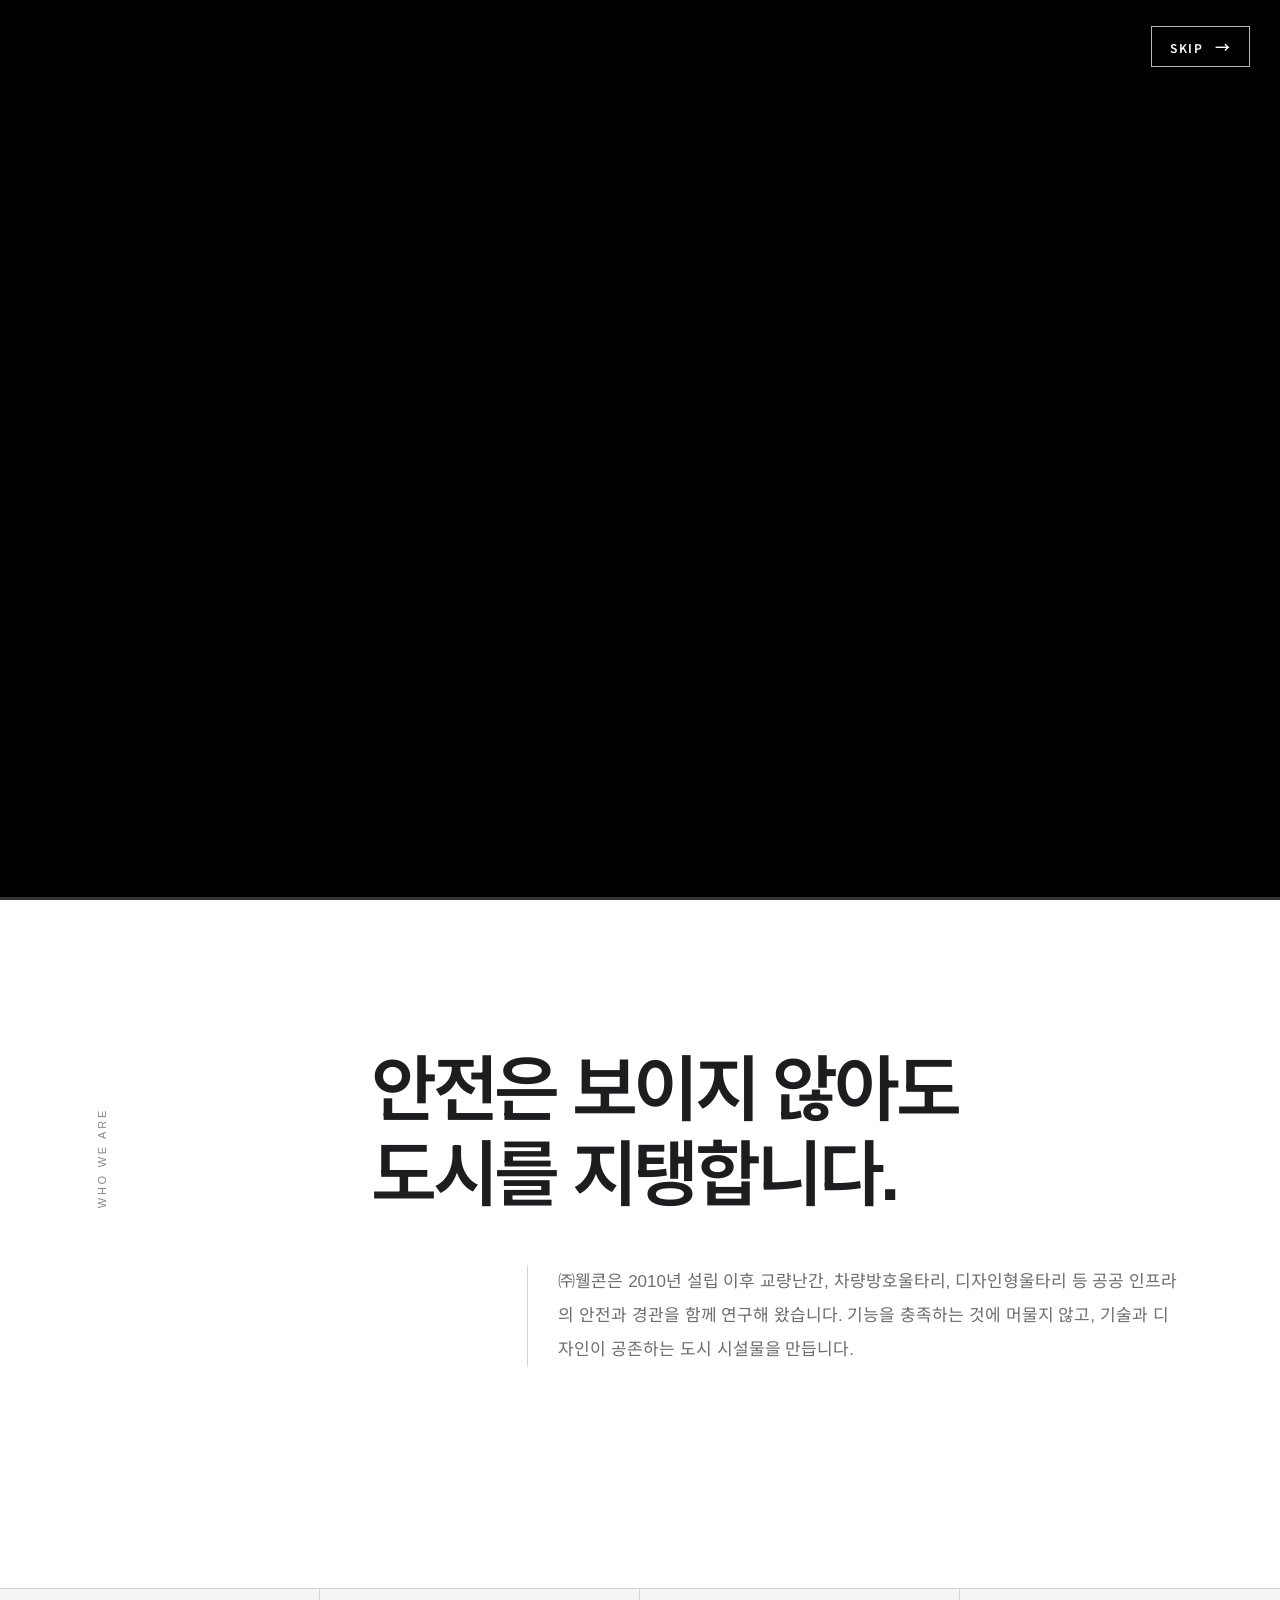
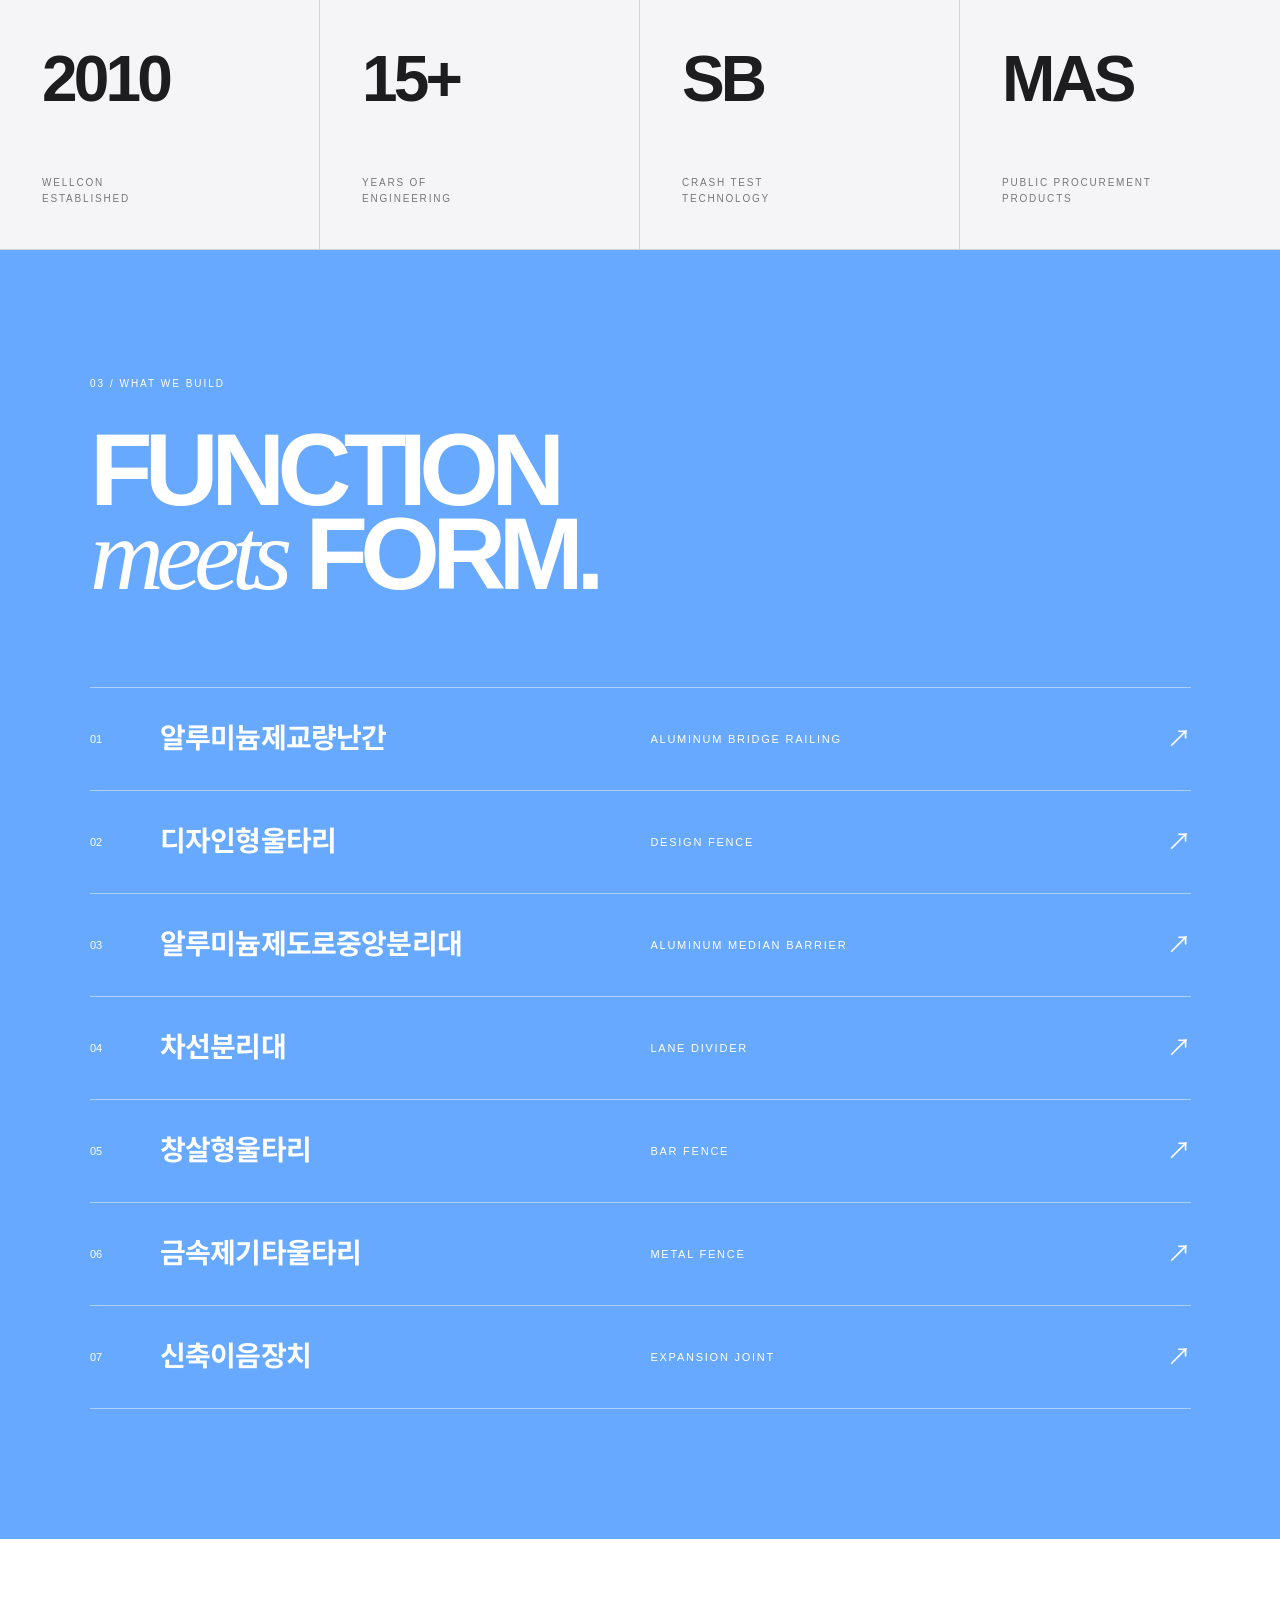
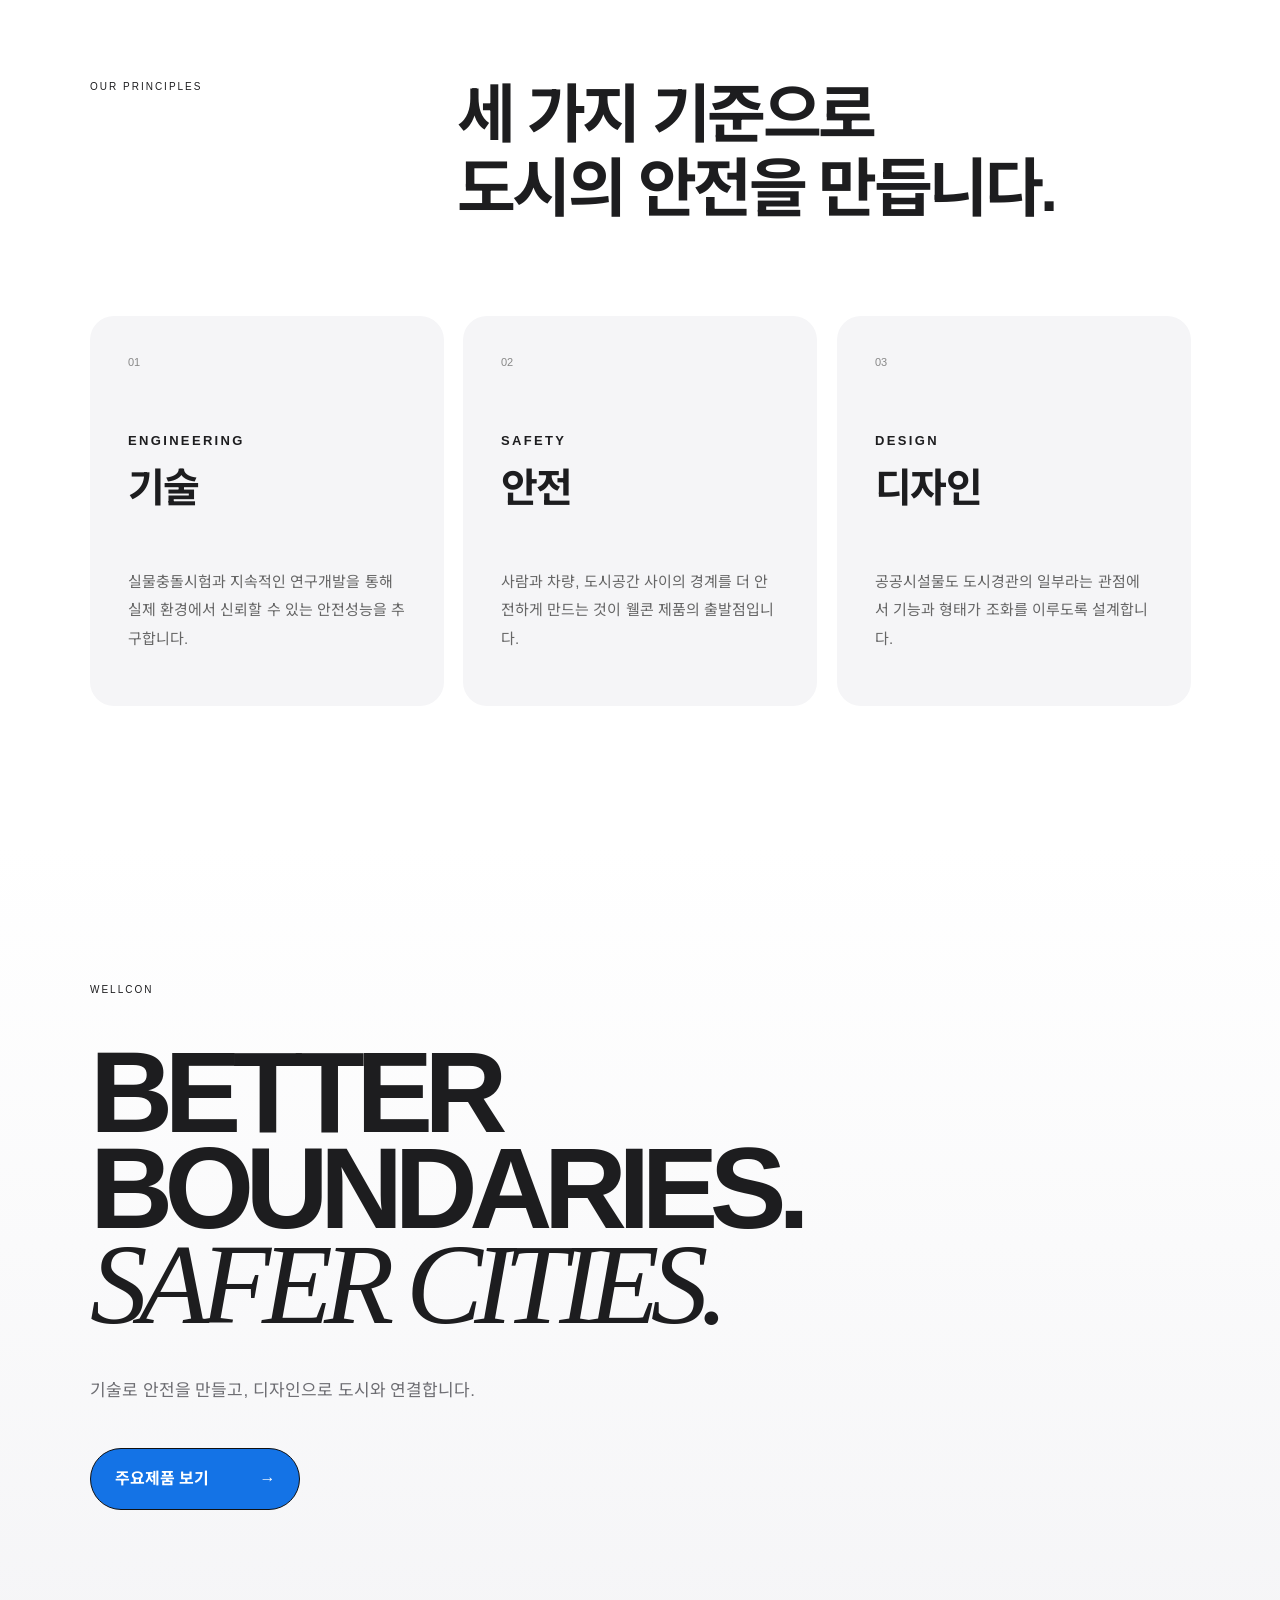
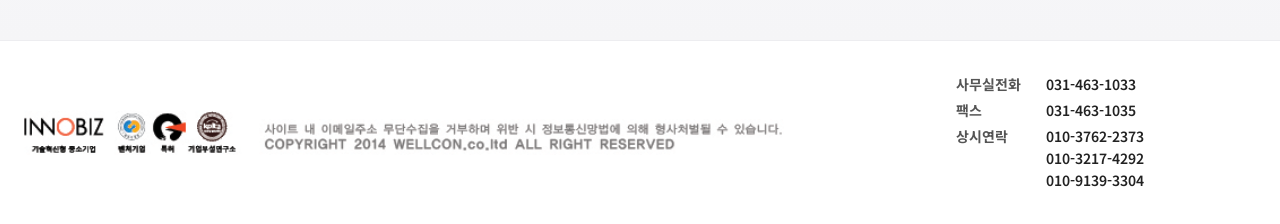
==== commit 8ec9a17c: "신축이음장치 제품 페이지 추가 및 공통 메뉴 연결" ====
--- a/index.html
+++ b/index.html
@@ -639,6 +639,7 @@
 <a href="lane-divider.html">차선분리대</a>
 <a href="bar-fence.html">창살형울타리</a>
 <a href="metal-other-fence.html">금속제기타울타리</a>
+<a href="expansion-joint.html">신축이음장치</a>
 </div>
 </div><div class="project-menu-wrap">
 <a href="projects.html">시공사례</a>
@@ -663,6 +664,7 @@
           <a href="lane-divider.html">차선분리대</a>
           <a href="bar-fence.html">창살형울타리</a>
           <a href="metal-other-fence.html">금속제기타울타리</a>
+<a href="expansion-joint.html">신축이음장치</a>
         </div>
       </div>
       <div class="mobile-submenu-wrap">
@@ -722,6 +724,7 @@
       <a href="lane-divider.html" class="b-cap-row reveal"><span>04</span><b>차선분리대</b><em>LANE DIVIDER</em><i>↗</i></a>
       <a href="bar-fence.html" class="b-cap-row reveal"><span>05</span><b>창살형울타리</b><em>BAR FENCE</em><i>↗</i></a>
       <a href="metal-other-fence.html" class="b-cap-row reveal"><span>06</span><b>금속제기타울타리</b><em>METAL FENCE</em><i>↗</i></a>
+      <a href="expansion-joint.html" class="b-cap-row reveal"><span>07</span><b>신축이음장치</b><em>EXPANSION JOINT</em><i aria-hidden="true">↗</i></a>
     </div>
   </section>
 
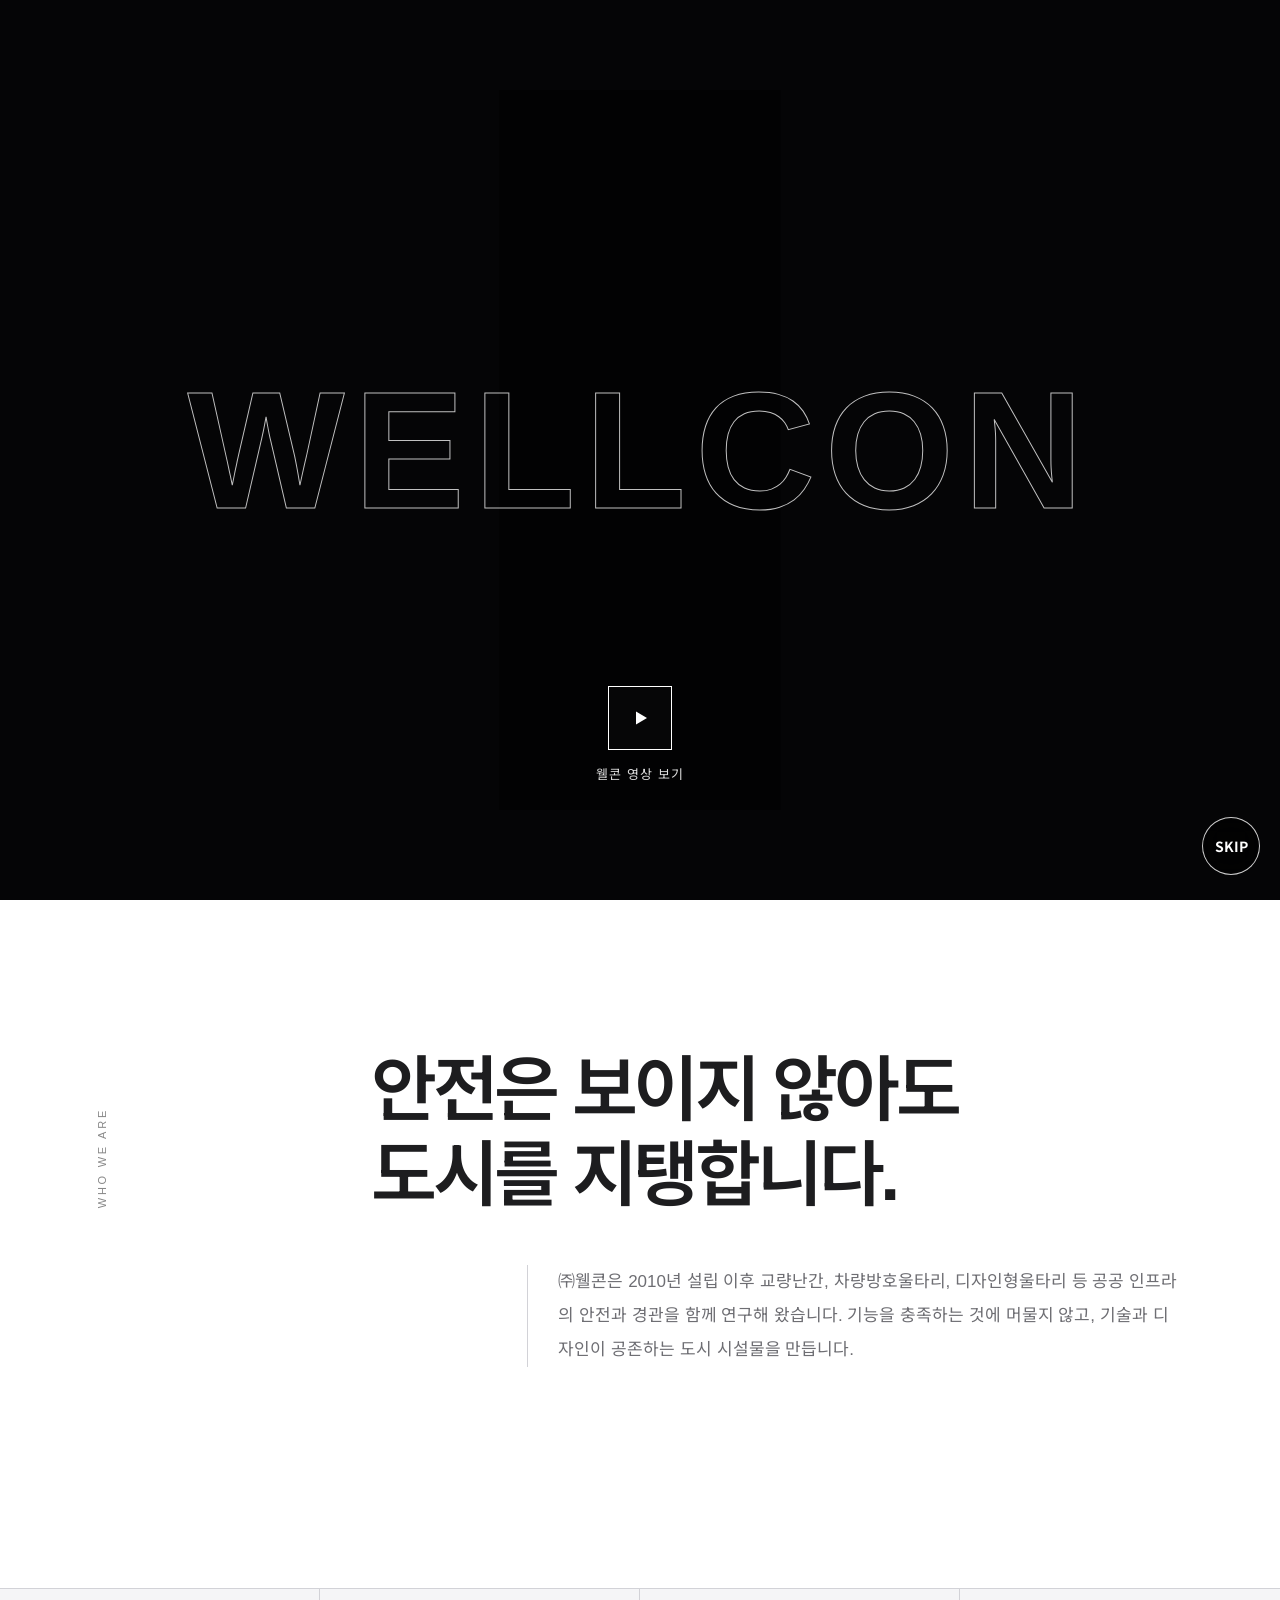
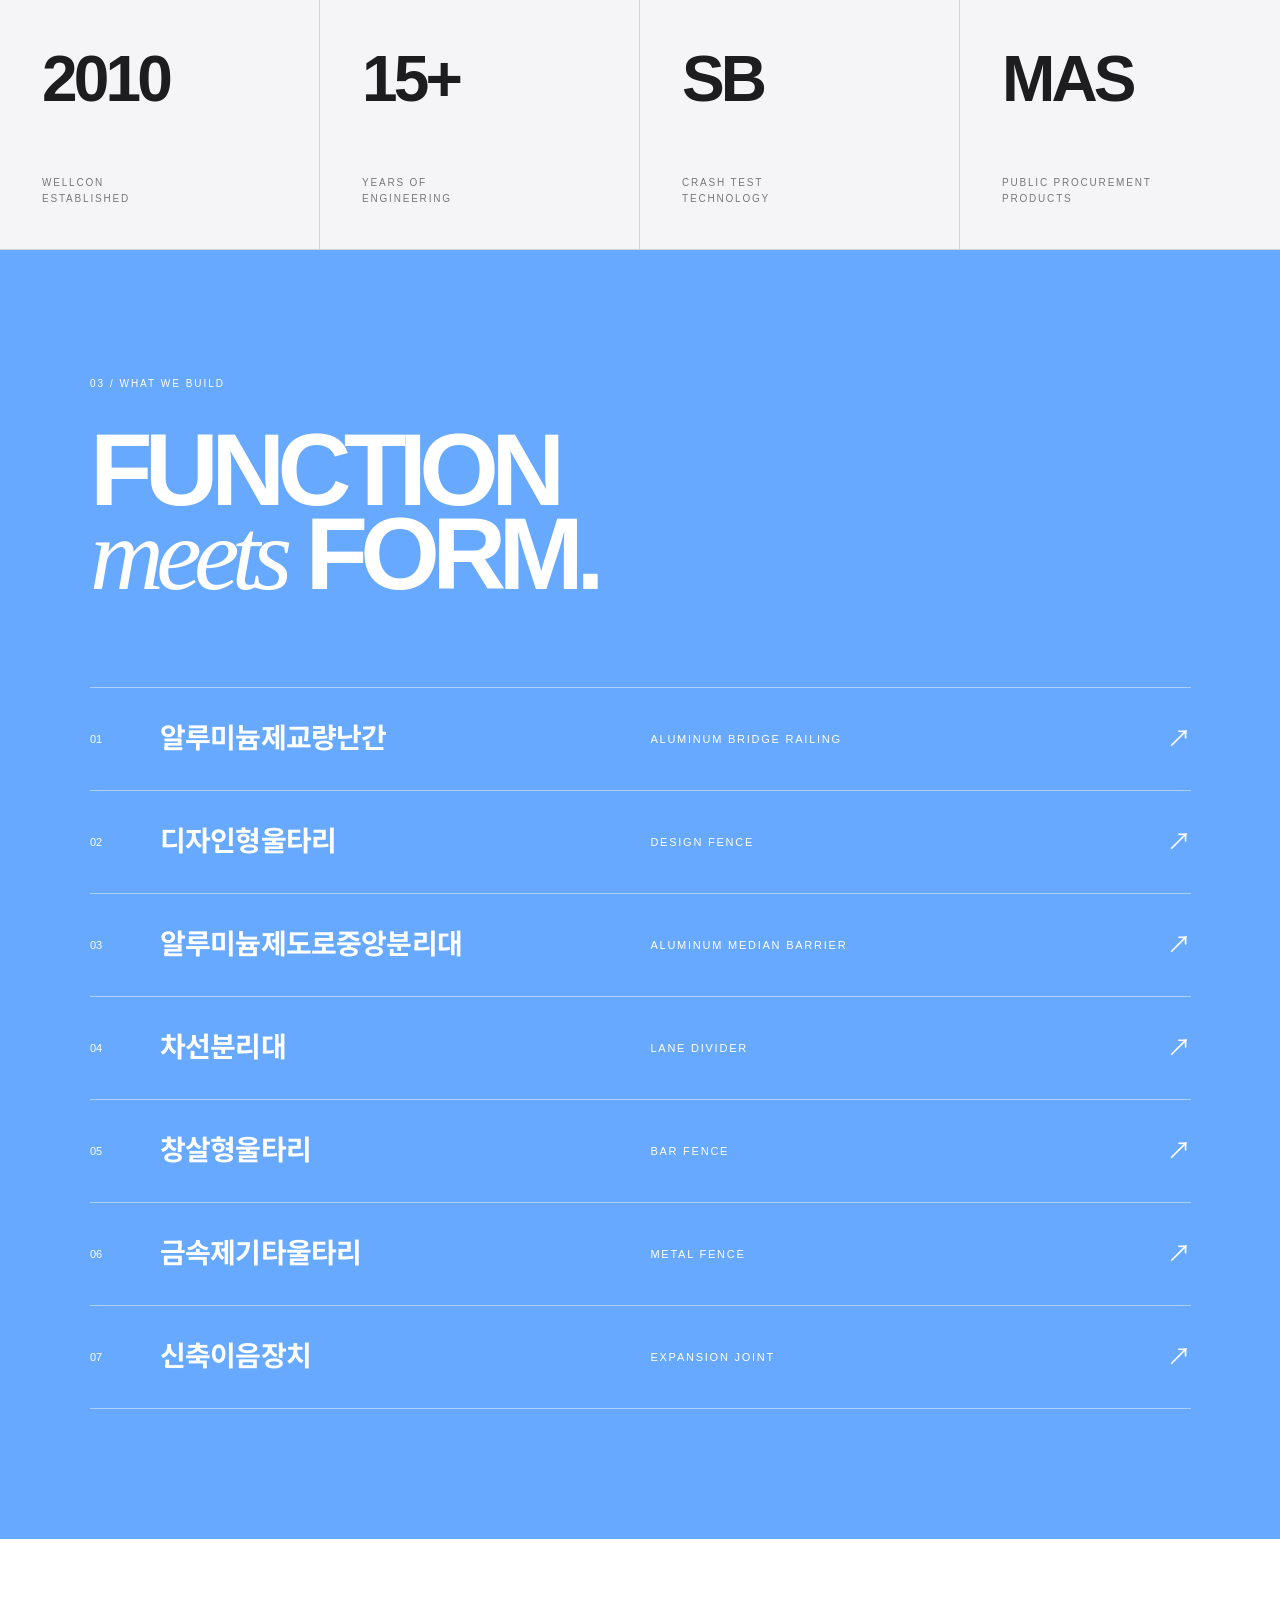
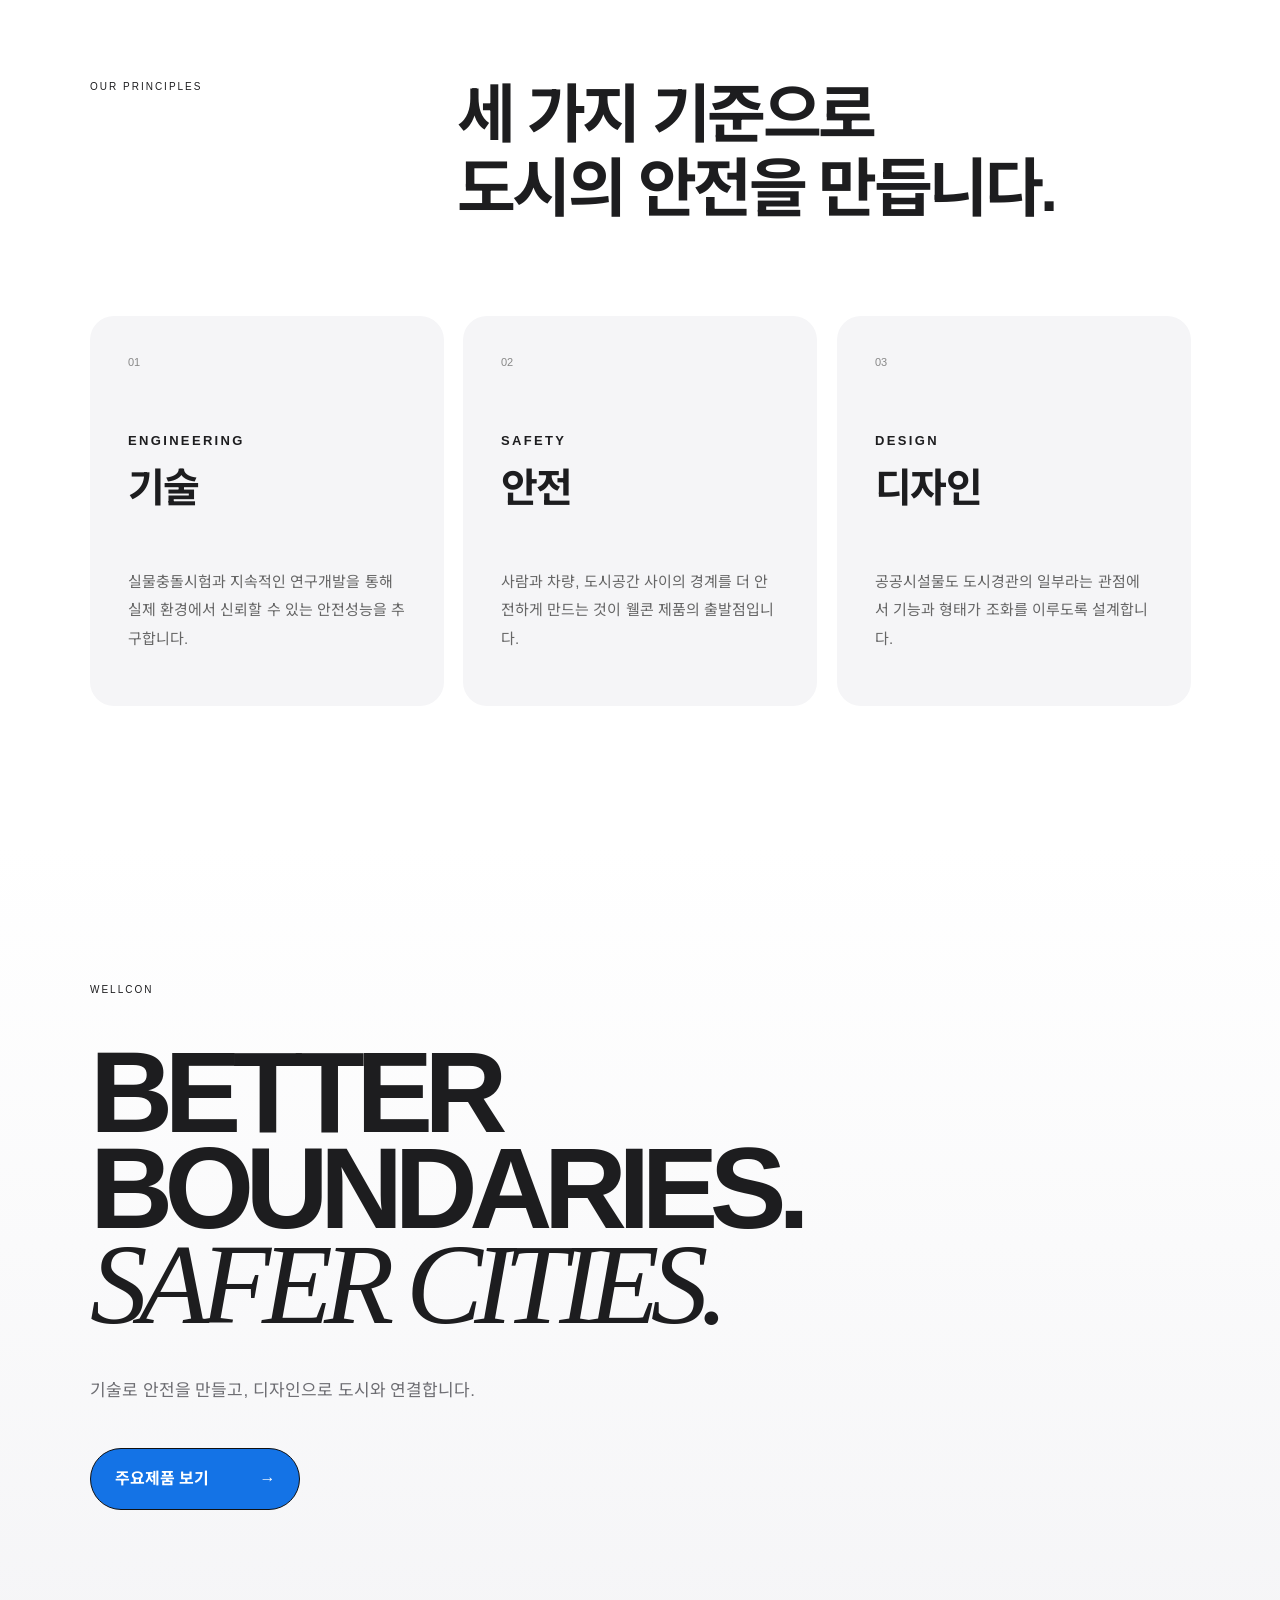
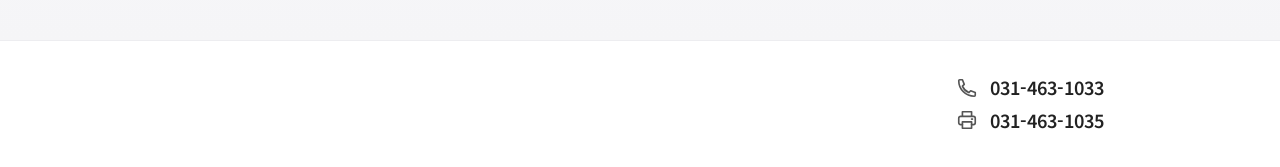
==== commit cb09074b: "인트로 SKIP 버튼 크기 및 마우스 움직임 개선" ====
--- a/index.html
+++ b/index.html
@@ -619,17 +619,146 @@
 }
 </style>
 <script defer src="wellcon-boundary.js"></script>
+<style id="intro-skip-cursor">
+#introVideo #introSkip {
+  position: absolute;
+  inset: max(20px, env(safe-area-inset-top)) max(20px, env(safe-area-inset-right)) auto auto;
+  z-index: 3;
+  display: grid;
+  place-items: center;
+  width: 58px !important;
+  height: 58px !important;
+  aspect-ratio: 1;
+  box-sizing: border-box;
+  min-width: 0;
+  min-height: 0;
+  padding: 0;
+  border-radius: 50% !important;
+  border: 1px solid rgba(255,255,255,.8);
+  color: #fff;
+  background: rgba(0,0,0,.55);
+  font: 700 14px/1 "Noto Sans KR", sans-serif;
+  letter-spacing: 0;
+  transition: color .2s ease, background-color .2s ease;
+  transform: none;
+}
+#introVideo #introSkip:hover,
+#introVideo #introSkip:focus-visible {
+  background: #fff;
+  color: #111;
+}
+#introVideo #introSkip:focus-visible {
+  outline: 2px solid #fff;
+  outline-offset: 4px;
+}
+#introVideo #introSkip.is-following:not(:focus-visible) {
+  inset: 0 auto auto 0;
+  transform: translate3d(calc(var(--skip-x) - 50%), calc(var(--skip-y) - 50%), 0);
+  will-change: transform;
+}
+@media (max-width: 640px) {
+  #introVideo #introSkip { width: 48px !important; height: 48px !important; }
+}
+</style>
+<style id="wellcon-cinematic-intro">
+#introVideo {
+  background: #050506;
+  transition: opacity .9s cubic-bezier(.32,.04,.18,1), visibility .9s;
+  isolation: isolate;
+}
+#introVideo #introVideoPlayer {
+  position: absolute;
+  inset: 0;
+  width: 100%;
+  height: 100%;
+  clip-path: inset(10% 39% 10%);
+  opacity: .42;
+  transition: clip-path 1.2s cubic-bezier(.25,.65,.25,1), opacity 1s ease;
+}
+#introVideo.is-playing #introVideoPlayer {
+  clip-path: inset(0);
+  opacity: 1;
+}
+#introVideo .intro-cover {
+  position: absolute;
+  inset: 0;
+  z-index: 1;
+  display: grid;
+  place-items: center;
+  pointer-events: none;
+  color: #fff;
+  text-align: center;
+  transition: opacity .45s ease, visibility .45s;
+}
+#introVideo.is-playing .intro-cover { opacity: 0; visibility: hidden; }
+#introVideo .intro-wordmark {
+  font: 800 clamp(44px, 13vw, 170px)/1 Arial,sans-serif;
+  letter-spacing: .055em;
+  color: #fff;
+}
+@supports (-webkit-text-stroke: 1px white) {
+  #introVideo .intro-wordmark { color: transparent; -webkit-text-stroke: 1px rgba(255,255,255,.75); }
+}
+#introVideo .intro-cover-controls {
+  position: absolute;
+  bottom: max(13%, calc(env(safe-area-inset-bottom) + 30px));
+  display: grid;
+  justify-items: center;
+  gap: 14px;
+}
+#introVideo #introPlay {
+  display: grid;
+  place-items: center;
+  width: 64px;
+  height: 64px;
+  padding: 0;
+  border: 1px solid #fff;
+  border-radius: 50%;
+  background: #080809aa;
+  color: #fff;
+  pointer-events: auto;
+  cursor: pointer;
+  transition: background-color .28s ease, color .28s ease;
+}
+#introVideo #introPlay:is(:hover,:focus-visible) { background: #fff; color: #111; }
+#introVideo #introPlay:focus-visible { outline: 2px solid #fff; outline-offset: 4px; }
+#introVideo.is-playing #introPlay { pointer-events: none; }
+#introVideo .intro-cover-controls p { margin: 0; color: #dedede; font-size: 13px; letter-spacing: .08em; }
+#introVideo:not(.is-playing) .intro-progress { opacity: 0; }
+#introVideo #introSkip:not(.is-following) {
+  inset: auto max(20px, env(safe-area-inset-right)) max(25px, calc(env(safe-area-inset-bottom) + 10px)) auto;
+}
+#introVideo #introSkip.is-following:focus-visible {
+  inset: auto max(20px, env(safe-area-inset-right)) max(25px, calc(env(safe-area-inset-bottom) + 10px)) auto;
+}
+@media (max-width: 640px) {
+  #introVideo #introVideoPlayer { clip-path: inset(13% 23% 13%); }
+  #introVideo #introPlay { width: 56px; height: 56px; }
+}
+@media (prefers-reduced-motion: reduce) {
+  #introVideo, #introVideo #introVideoPlayer, #introVideo .intro-cover { transition: none; }
+}
+</style>
 </head>
 <body class="home-landing">
 <div class="intro-video" id="introVideo" aria-label="웰콘 인트로 영상">
-  <video id="introVideoPlayer" autoplay muted playsinline preload="auto">
-    <source src="assets/wellcon-intro.mp4" type="video/mp4">
+  <video id="introVideoPlayer" muted playsinline preload="auto">
+    <source src="https://ehdrms7607-rgb.github.io/wellcon/assets/wellcon-intro.mp4" type="video/mp4">
   </video>
-  <button class="intro-skip" id="introSkip" type="button" aria-label="인트로 영상 건너뛰기">SKIP <span aria-hidden="true">→</span></button>
+  <div class="intro-cover">
+    <div class="intro-wordmark">WELLCON</div>
+    <div class="intro-cover-controls">
+      <button id="introPlay" type="button" aria-label="웰콘 인트로 영상 재생">
+        <svg aria-hidden="true" width="20" height="20" viewBox="0 0 20 20"><path d="M6 3.5v13l11-6.5z" fill="currentColor"/></svg>
+      </button>
+      <p id="introPlayHint" aria-live="polite">웰콘 영상 보기</p>
+    </div>
+  </div>
+  <button class="intro-skip" id="introSkip" type="button" aria-label="인트로 영상 건너뛰기">SKIP</button>
   <div class="intro-progress" aria-hidden="true"><span id="introProgressBar"></span></div>
 </div>
 <header class="site-header">
-  <a class="brand brand-logo" href="index.html" aria-label="웰콘 홈"><img src="assets/wellcon-logo.png" alt="WELLCON 웰콘 로고"></a>
+  <a class="brand brand-logo" href="index.html" aria-label="웰콘 홈"><img src="https://ehdrms7607-rgb.github.io/wellcon/assets/wellcon-logo.png" alt="WELLCON 웰콘 로고"></a>
   <nav class="desktop-nav" aria-label="주요 메뉴"><a href="company.html">회사소개</a><div class="product-menu-wrap">
 <a href="bridge-railing.html">제품소개</a>
 <div class="product-submenu" aria-label="제품소개 하위 메뉴">
@@ -747,7 +876,7 @@
   </section>
 </main>
 
-<footer class="footer simple-footer"><div class="container footer-cert-row"><img class="footer-cert-image" src="assets/footer-certifications.png" alt="웰콘 인증 및 저작권 정보"><div aria-label="웰콘 연락처" class="footer-contact-info">
+<footer class="footer simple-footer"><div class="container footer-cert-row"><img class="footer-cert-image" src="https://ehdrms7607-rgb.github.io/wellcon/assets/footer-certifications.png" alt="웰콘 인증 및 저작권 정보"><div aria-label="웰콘 연락처" class="footer-contact-info">
 <div><span>사무실전화</span><a href="tel:0314631033">031-463-1033</a></div>
 <div><span>팩스</span><strong>031-463-1035</strong></div>
 <div class="footer-contact-mobile"><span>상시연락</span><div><a href="tel:01037622373">010-3762-2373</a><a href="tel:01032174292">010-3217-4292</a><a href="tel:01091393304">010-9139-3304</a></div></div>
@@ -842,7 +971,9 @@
     const video=document.getElementById('introVideoPlayer');
     const skip=document.getElementById('introSkip');
     const progress=document.getElementById('introProgressBar');
-    if(!intro || !video || !skip) return;
+    const play=document.getElementById('introPlay');
+    const hint=document.getElementById('introPlayHint');
+    if(!intro || !video || !skip || !play) return;
 
     const introSeenKey='wellconIntroSeenSessionV1';
     const hasSeenIntro=()=>{
@@ -857,7 +988,7 @@
       intro.classList.add('is-hidden');
       document.body.classList.remove('intro-playing');
       if(remember) markIntroSeen();
-      window.setTimeout(()=>{ video.pause(); intro.remove(); },700);
+      window.setTimeout(()=>{ video.pause(); intro.remove(); },930);
     };
 
     if(hasSeenIntro()){
@@ -872,20 +1003,53 @@
     video.setAttribute('playsinline','');
     video.setAttribute('webkit-playsinline','');
 
-    const tryPlay=()=>{
-      const playPromise=video.play();
-      if(playPromise) playPromise.catch(()=>{ skip.classList.add('is-prominent'); });
+    play.addEventListener('click',async()=>{
+      if(play.disabled || intro.classList.contains('is-hidden')) return;
+      play.disabled=true;
+      try {
+        await video.play();
+        if(intro.classList.contains('is-hidden')) return;
+        if(document.activeElement===play) skip.focus({preventScroll:true});
+        intro.classList.add('is-playing');
+      } catch(_) {
+        play.disabled=false;
+        if(hint) hint.textContent='재생할 수 없어요. 다시 누르거나 SKIP을 선택하세요.';
+      }
+    });
+
+    const followSkip=window.matchMedia('(any-hover: hover) and (any-pointer: fine) and (prefers-reduced-motion: no-preference)');
+    let skipFrame=0, pointerX=0, pointerY=0;
+    const stopFollowing=()=>{
+      if(skipFrame) window.cancelAnimationFrame(skipFrame);
+      skipFrame=0;
+      skip.classList.remove('is-following');
     };
-
+    const paintSkip=()=>{
+      skipFrame=0;
+      if(intro.classList.contains('is-hidden') || skip.matches(':focus-visible')) return;
+      const bounds=intro.getBoundingClientRect();
+      skip.style.setProperty('--skip-x',(pointerX-bounds.left)+'px');
+      skip.style.setProperty('--skip-y',(pointerY-bounds.top)+'px');
+      skip.classList.add('is-following');
+    };
+    intro.addEventListener('pointermove',(event)=>{
+      if(!intro.classList.contains('is-playing') || !followSkip.matches || event.pointerType!=='mouse' || skip.matches(':focus-visible')) return;
+      pointerX=event.clientX;
+      pointerY=event.clientY;
+      if(!skipFrame) skipFrame=window.requestAnimationFrame(paintSkip);
+    },{passive:true});
+    intro.addEventListener('pointerleave',stopFollowing);
+    intro.addEventListener('pointerdown',(event)=>{
+      if(event.pointerType!=='mouse') stopFollowing();
+    });
+    window.addEventListener('resize',stopFollowing);
+    followSkip.addEventListener?.('change',stopFollowing);
     skip.addEventListener('click',()=>closeIntro(true));
     video.addEventListener('ended',()=>closeIntro(true));
     video.addEventListener('error',()=>closeIntro(false));
-    video.addEventListener('canplay',tryPlay,{once:true});
-    document.addEventListener('touchstart',tryPlay,{once:true,passive:true});
     video.addEventListener('timeupdate',()=>{
       if(progress && video.duration) progress.style.width=((video.currentTime/video.duration)*100)+'%';
     });
-    tryPlay();
   })();
   </script>
 </body></html>
--- a/style.css
+++ b/style.css
@@ -496,3 +496,77 @@
 .product-type-card[href="endbox.html"]:hover .thumb img{
   transform:none !important;
 }
+
+/* Remove only the old certification/copyright image in site footers. */
+html body footer img.footer-cert-image,
+html body footer img[src*="footer-certifications.png"],
+html body .footer img.footer-cert-image,
+html body .footer img[src*="footer-certifications.png"] {
+  display: none !important;
+}
+
+/* Shared footer: office phone and fax only. Keep text labels for screen readers. */
+html body footer .footer-contact-info > :is(.footer-contact-mobile, div:has(a[href^="tel:010"])) {
+  display: none !important;
+}
+html body footer .footer-contact-info > div:not(.footer-contact-mobile):is(:has(> a[href^="tel:"]), :has(> strong)) {
+  display: grid !important;
+  grid-template-columns: 24px minmax(0, 1fr) !important;
+  gap: 0 10px !important;
+  align-items: center !important;
+  justify-items: start !important;
+}
+html body footer .footer-contact-info > div:not(.footer-contact-mobile) > :is(a[href^="tel:"], strong) {
+  grid-column: 2 !important;
+  grid-row: 1 !important;
+  justify-self: start !important;
+  margin: 0 !important;
+  padding: 0 !important;
+  text-align: left !important;
+  font-size: 18px !important;
+  line-height: 1.4 !important;
+}
+html body footer .footer-contact-info > div:not(.footer-contact-mobile):is(:has(> a[href^="tel:"]), :has(> strong)) > span {
+  grid-column: 1 !important;
+  grid-row: 1 !important;
+  width: 24px !important;
+  min-width: 0 !important;
+  margin: 0 !important;
+  padding: 0 !important;
+  font-size: 0 !important;
+}
+footer .footer-contact-info > div:has(> a[href^="tel:"]) > span,
+footer .footer-contact-info > div:has(> strong) > span {
+  font-size: 0;
+  line-height: 0;
+}
+footer .footer-contact-info > div:has(> a[href^="tel:"]) > span::before,
+footer .footer-contact-info > div:has(> strong) > span::before {
+  content: "";
+  display: block;
+  width: 22px;
+  height: 22px;
+  background: center / contain no-repeat var(--footer-contact-icon);
+}
+footer .footer-contact-info > div:has(> a[href^="tel:"]) > span {
+  --footer-contact-icon: url("data:image/svg+xml,%3Csvg xmlns='http://www.w3.org/2000/svg' viewBox='0 0 24 24' fill='none' stroke='%23555' stroke-width='1.8' stroke-linecap='round' stroke-linejoin='round'%3E%3Cpath d='M7 3H4a1 1 0 0 0-1 1 17 17 0 0 0 17 17 1 1 0 0 0 1-1v-3l-5-2-2 2a13 13 0 0 1-7-7l2-2-2-5z'/%3E%3C/svg%3E");
+}
+footer .footer-contact-info > div:has(> strong) > span {
+  --footer-contact-icon: url("data:image/svg+xml,%3Csvg xmlns='http://www.w3.org/2000/svg' viewBox='0 0 24 24' fill='none' stroke='%23555' stroke-width='1.8' stroke-linecap='round' stroke-linejoin='round'%3E%3Cpath d='M7 8V3h10v5M7 17H5a2 2 0 0 1-2-2v-5a2 2 0 0 1 2-2h14a2 2 0 0 1 2 2v5a2 2 0 0 1-2 2h-2'/%3E%3Crect x='7' y='14' width='10' height='7'/%3E%3Cpath d='M17 11h1'/%3E%3C/svg%3E");
+}
+
+/* Enlarge only the shared header logo; supersede legacy theme width caps. */
+html body .site-header .brand-logo img {
+  width: 210px !important;
+  max-width: 100% !important;
+  max-height: 56px;
+  height: auto;
+  object-fit: contain;
+  object-position: left center;
+}
+@media (max-width: 980px) {
+  html body .site-header .brand-logo img {
+    width: clamp(145px, 43vw, 165px) !important;
+    max-height: 48px;
+  }
+}
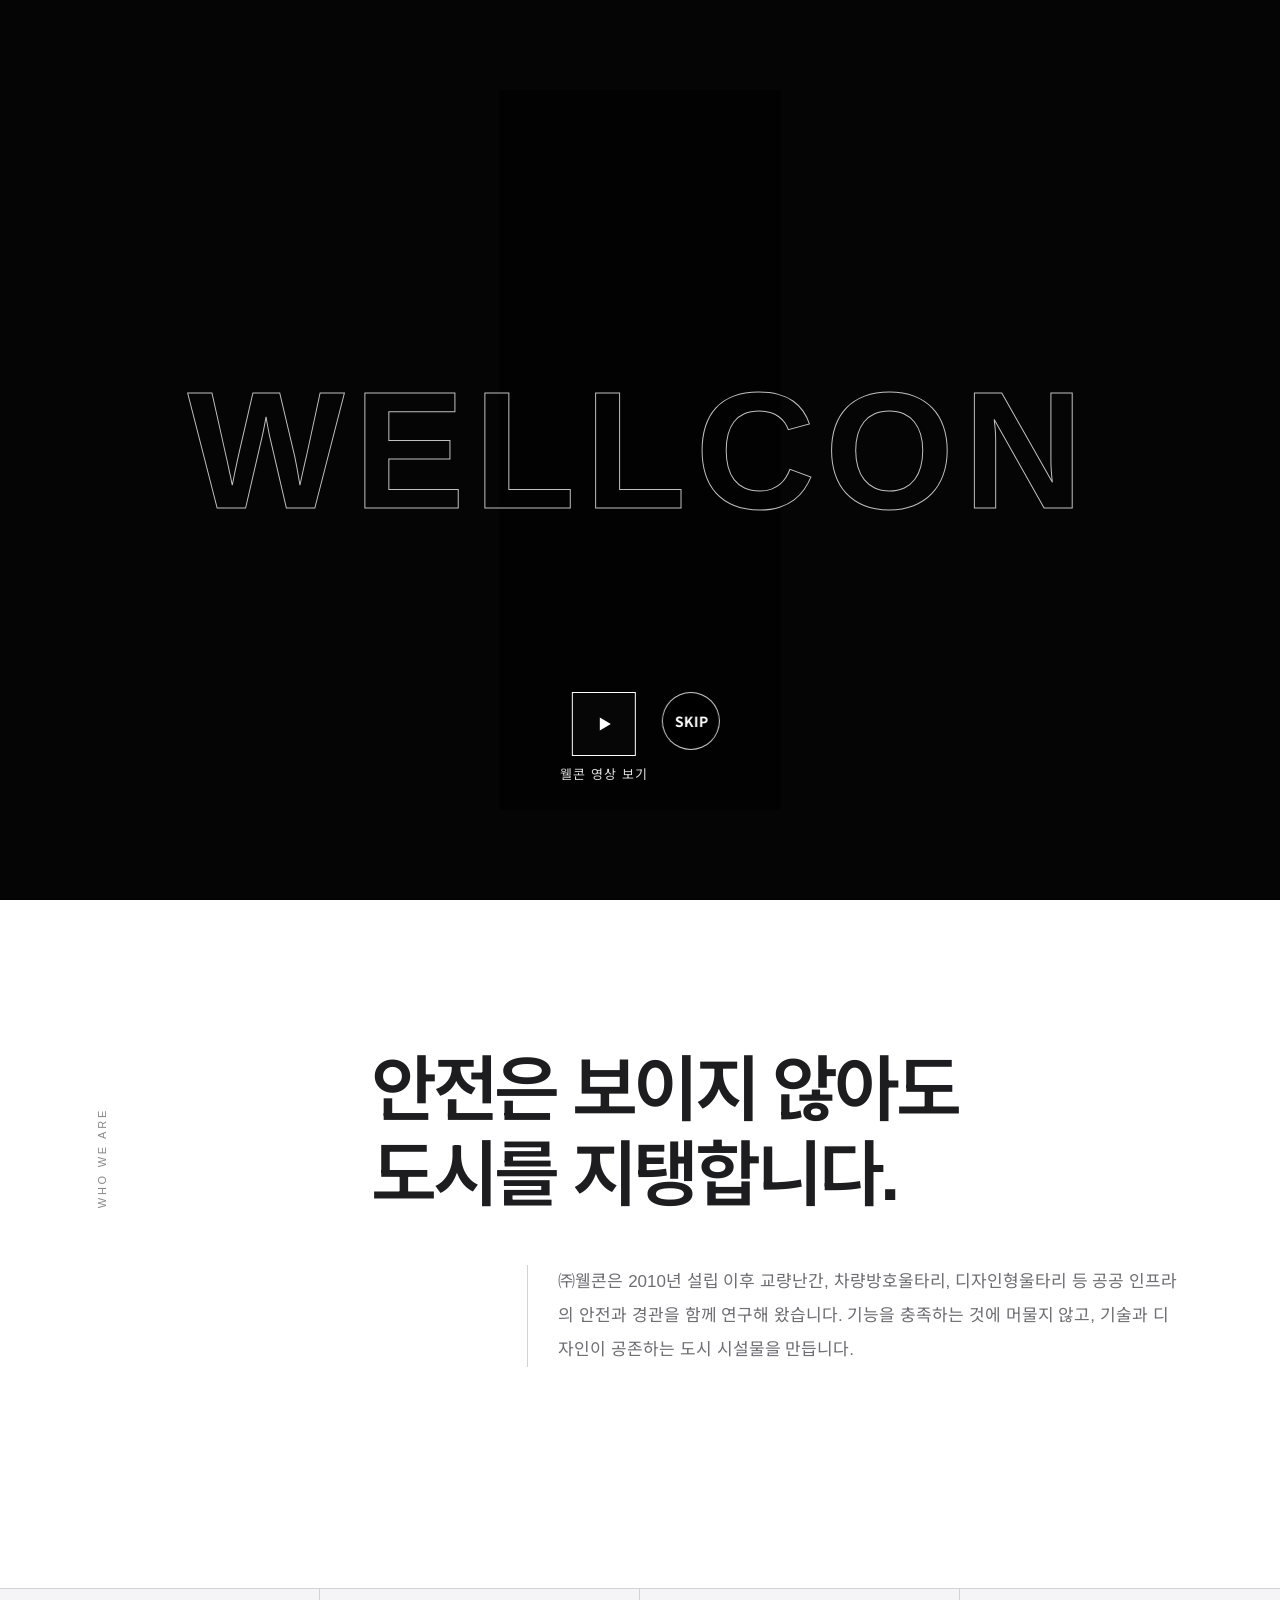
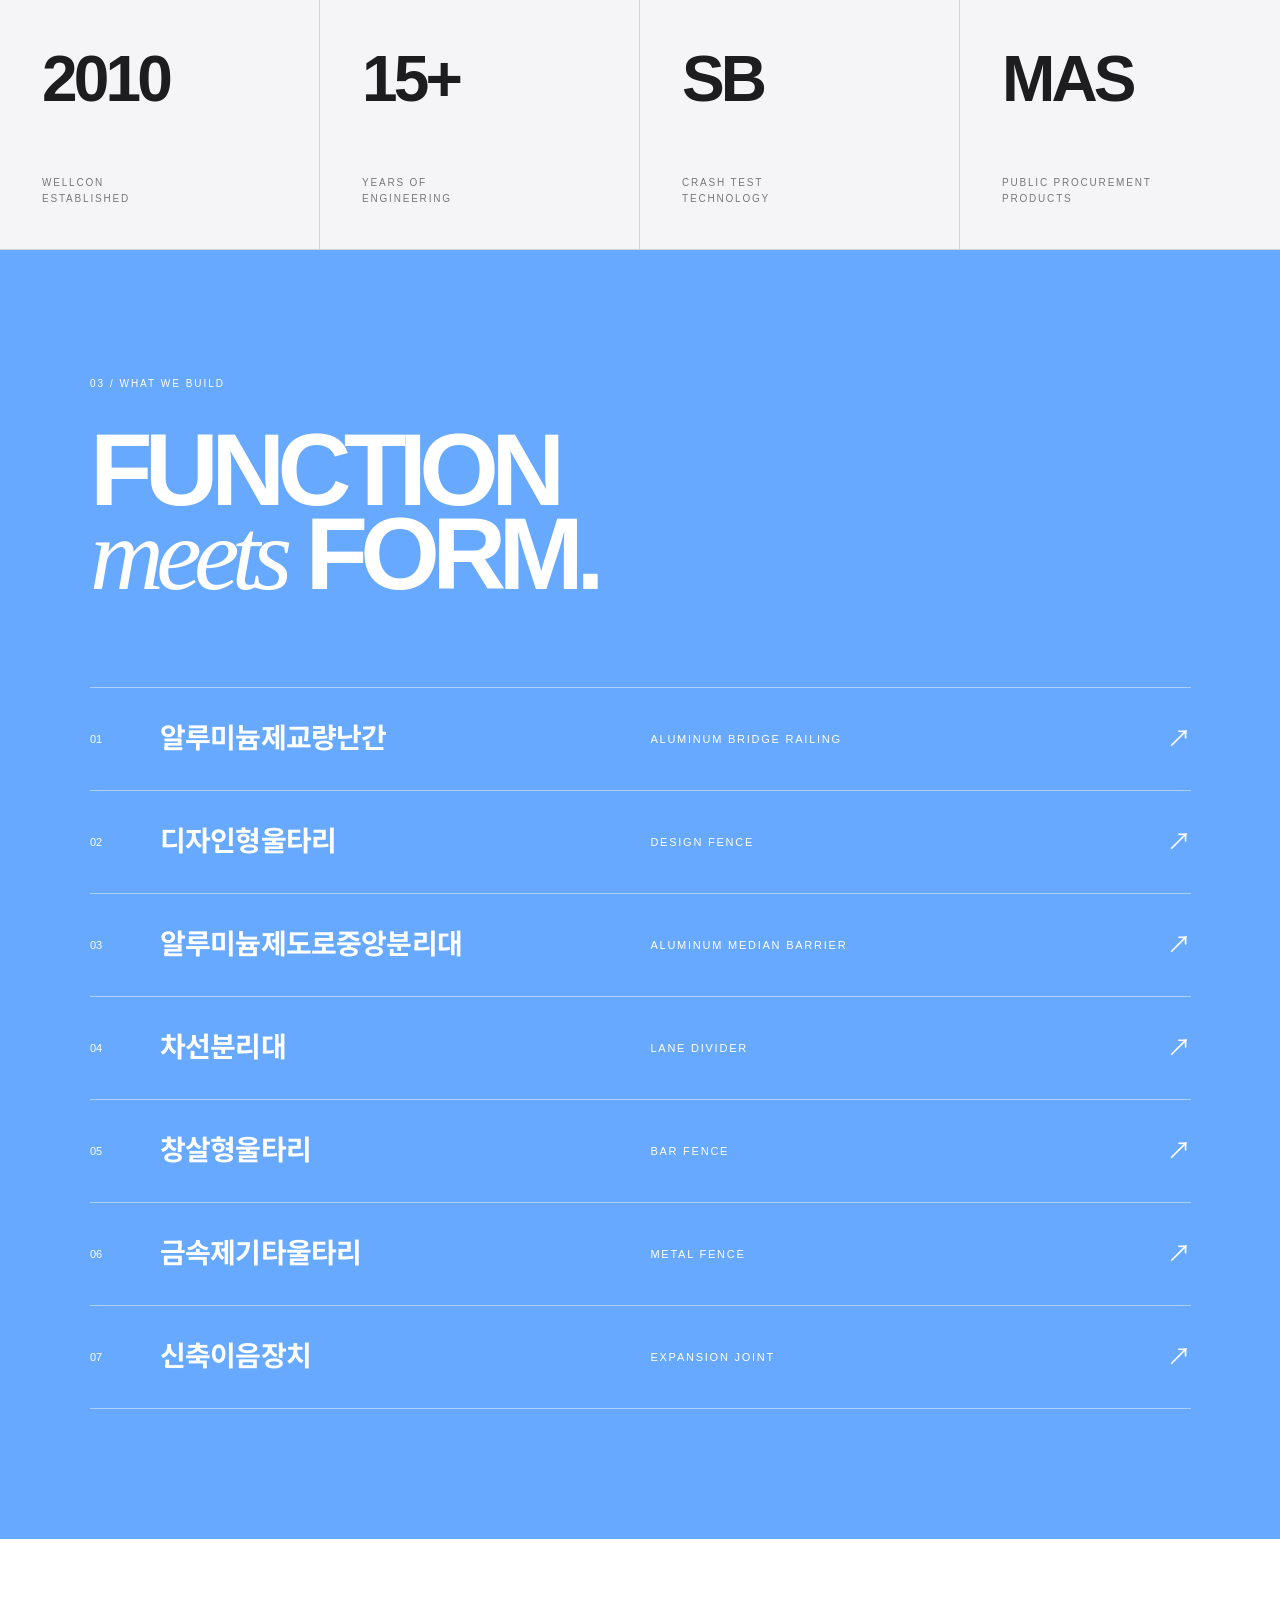
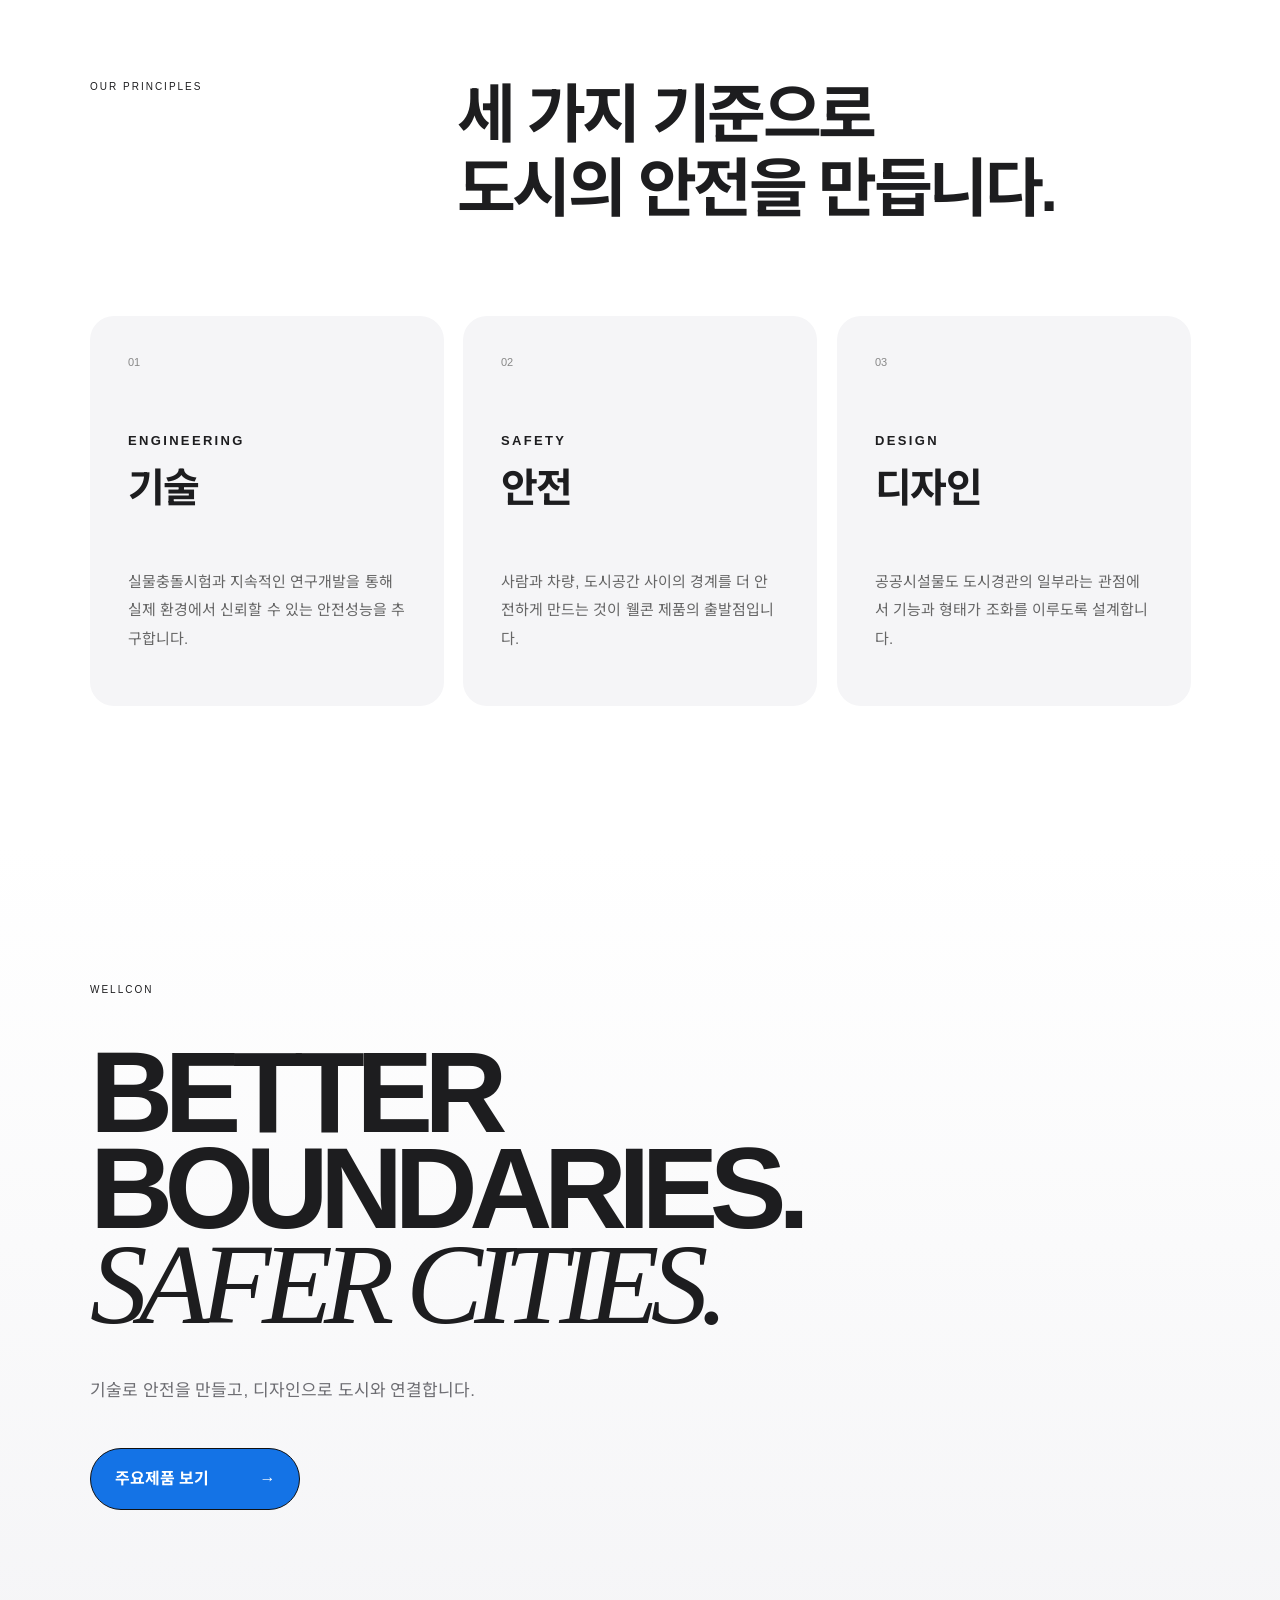
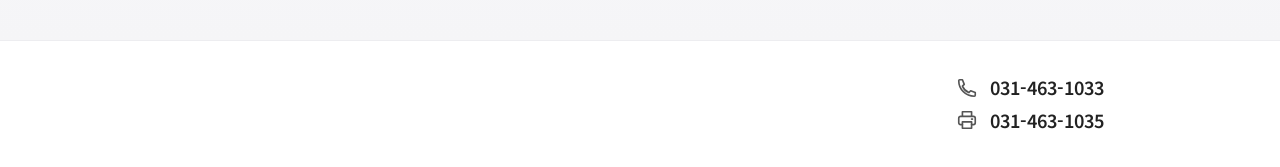
==== commit 9708e82d: "인트로 SKIP 버튼을 재생 버튼 옆으로 이동" ====
--- a/index.html
+++ b/index.html
@@ -619,10 +619,11 @@
 }
 </style>
 <script defer src="wellcon-boundary.js"></script>
-<style id="intro-skip-cursor">
+<style id="intro-skip-button">
 #introVideo #introSkip {
-  position: absolute;
-  inset: max(20px, env(safe-area-inset-top)) max(20px, env(safe-area-inset-right)) auto auto;
+  position: static;
+  pointer-events: auto;
+  cursor: pointer;
   z-index: 3;
   display: grid;
   place-items: center;
@@ -651,11 +652,6 @@
   outline: 2px solid #fff;
   outline-offset: 4px;
 }
-#introVideo #introSkip.is-following:not(:focus-visible) {
-  inset: 0 auto auto 0;
-  transform: translate3d(calc(var(--skip-x) - 50%), calc(var(--skip-y) - 50%), 0);
-  will-change: transform;
-}
 @media (max-width: 640px) {
   #introVideo #introSkip { width: 48px !important; height: 48px !important; }
 }
@@ -702,9 +698,19 @@
 #introVideo .intro-cover-controls {
   position: absolute;
   bottom: max(13%, calc(env(safe-area-inset-bottom) + 30px));
+  left: 50%;
+  transform: translateX(-50%);
+  z-index: 3;
+  display: flex;
+  align-items: flex-start;
+  gap: 14px;
+  pointer-events: none;
+  text-align: center;
+}
+#introVideo .intro-play-group {
   display: grid;
   justify-items: center;
-  gap: 14px;
+  gap: 8px;
 }
 #introVideo #introPlay {
   display: grid;
@@ -722,21 +728,38 @@
 }
 #introVideo #introPlay:is(:hover,:focus-visible) { background: #fff; color: #111; }
 #introVideo #introPlay:focus-visible { outline: 2px solid #fff; outline-offset: 4px; }
+#introVideo.is-playing .intro-play-group { visibility: hidden; }
 #introVideo.is-playing #introPlay { pointer-events: none; }
 #introVideo .intro-cover-controls p { margin: 0; color: #dedede; font-size: 13px; letter-spacing: .08em; }
 #introVideo:not(.is-playing) .intro-progress { opacity: 0; }
-#introVideo #introSkip:not(.is-following) {
-  inset: auto max(20px, env(safe-area-inset-right)) max(25px, calc(env(safe-area-inset-bottom) + 10px)) auto;
-}
-#introVideo #introSkip.is-following:focus-visible {
-  inset: auto max(20px, env(safe-area-inset-right)) max(25px, calc(env(safe-area-inset-bottom) + 10px)) auto;
-}
 @media (max-width: 640px) {
   #introVideo #introVideoPlayer { clip-path: inset(13% 23% 13%); }
   #introVideo #introPlay { width: 56px; height: 56px; }
 }
 @media (prefers-reduced-motion: reduce) {
   #introVideo, #introVideo #introVideoPlayer, #introVideo .intro-cover { transition: none; }
+}
+</style>
+<style id="wellcon-home-hero-photo">
+body.home-landing main.concept-b > section.b-hero {
+  background:
+    linear-gradient(90deg, rgba(9,17,27,.55), rgba(9,17,27,.24) 47%, transparent 80%),
+    linear-gradient(0deg, rgba(9,17,27,.21), transparent 48%),
+    #203347 url("assets/wellcon-main-building.png") center 52% / cover no-repeat !important;
+}
+body.home-landing main.concept-b > section.b-hero::before {
+  background: none !important;
+}
+@media (max-width: 760px) {
+  body.home-landing main.concept-b > section.b-hero {
+    background:
+      linear-gradient(180deg, rgba(9,17,27,.48), rgba(9,17,27,.17) 45%, transparent 70%),
+      #203347 url("assets/wellcon-main-building.png") 94% 52% / cover no-repeat !important;
+    align-items: flex-start;
+  }
+  body.home-landing main.concept-b > section.b-hero .b-hero-inner {
+    margin-top: 0;
+  }
 }
 </style>
 </head>
@@ -747,19 +770,21 @@
   </video>
   <div class="intro-cover">
     <div class="intro-wordmark">WELLCON</div>
-    <div class="intro-cover-controls">
+  </div>
+  <div class="intro-cover-controls">
+    <div class="intro-play-group">
       <button id="introPlay" type="button" aria-label="웰콘 인트로 영상 재생">
         <svg aria-hidden="true" width="20" height="20" viewBox="0 0 20 20"><path d="M6 3.5v13l11-6.5z" fill="currentColor"/></svg>
       </button>
       <p id="introPlayHint" aria-live="polite">웰콘 영상 보기</p>
     </div>
+    <button class="intro-skip" id="introSkip" type="button" aria-label="인트로 영상 건너뛰기">SKIP</button>
   </div>
-  <button class="intro-skip" id="introSkip" type="button" aria-label="인트로 영상 건너뛰기">SKIP</button>
   <div class="intro-progress" aria-hidden="true"><span id="introProgressBar"></span></div>
 </div>
 <header class="site-header">
   <a class="brand brand-logo" href="index.html" aria-label="웰콘 홈"><img src="https://ehdrms7607-rgb.github.io/wellcon/assets/wellcon-logo.png" alt="WELLCON 웰콘 로고"></a>
-  <nav class="desktop-nav" aria-label="주요 메뉴"><a href="company.html">회사소개</a><div class="product-menu-wrap">
+  <nav class="desktop-nav" aria-label="주요 메뉴"><div class="product-menu-wrap company-menu-wrap"><a href="company.html">회사소개</a><div class="product-submenu" aria-label="회사소개 하위 메뉴"><a href="company.html">회사소개</a><a href="company-history.html">회사 연혁</a><a href="company-business.html">사업 부문</a><a href="company-organization.html">회사 조직도</a><a href="company-facilities.html">공장 설비 시설</a><a href="company-certifications.html">특허증</a><a href="company-design-registrations.html">디자인등록증</a><a href="company-projects.html">공사실적</a></div></div><div class="product-menu-wrap">
 <a href="bridge-railing.html">제품소개</a>
 <div class="product-submenu" aria-label="제품소개 하위 메뉴">
 <a href="bridge-railing.html">알루미늄제교량난간</a>
@@ -783,7 +808,7 @@
   <div class="header-actions"><a class="btn btn-primary header-cta" href="quote.html">견적문의 <span>→</span></a><button class="menu-btn" id="menuBtn" aria-label="모바일 메뉴 열기" aria-expanded="false"><span></span><span></span><span></span></button></div>
 
     <div class="mobile-menu" id="mobileMenu">
-      <a href="company.html">회사소개</a>
+      <div class="mobile-submenu-wrap"><button class="mobile-submenu-toggle" type="button" aria-expanded="false">회사소개 <span aria-hidden="true">⌄</span></button><div class="mobile-submenu"><a href="company.html">회사소개</a><a href="company-history.html">회사 연혁</a><a href="company-business.html">사업 부문</a><a href="company-organization.html">회사 조직도</a><a href="company-facilities.html">공장 설비 시설</a><a href="company-certifications.html">특허증</a><a href="company-design-registrations.html">디자인등록증</a><a href="company-projects.html">공사실적</a></div></div>
       <div class="mobile-submenu-wrap">
         <button class="mobile-submenu-toggle" type="button" aria-expanded="false">제품소개 <span>⌄</span></button>
         <div class="mobile-submenu">
@@ -1017,33 +1042,6 @@
       }
     });
 
-    const followSkip=window.matchMedia('(any-hover: hover) and (any-pointer: fine) and (prefers-reduced-motion: no-preference)');
-    let skipFrame=0, pointerX=0, pointerY=0;
-    const stopFollowing=()=>{
-      if(skipFrame) window.cancelAnimationFrame(skipFrame);
-      skipFrame=0;
-      skip.classList.remove('is-following');
-    };
-    const paintSkip=()=>{
-      skipFrame=0;
-      if(intro.classList.contains('is-hidden') || skip.matches(':focus-visible')) return;
-      const bounds=intro.getBoundingClientRect();
-      skip.style.setProperty('--skip-x',(pointerX-bounds.left)+'px');
-      skip.style.setProperty('--skip-y',(pointerY-bounds.top)+'px');
-      skip.classList.add('is-following');
-    };
-    intro.addEventListener('pointermove',(event)=>{
-      if(!intro.classList.contains('is-playing') || !followSkip.matches || event.pointerType!=='mouse' || skip.matches(':focus-visible')) return;
-      pointerX=event.clientX;
-      pointerY=event.clientY;
-      if(!skipFrame) skipFrame=window.requestAnimationFrame(paintSkip);
-    },{passive:true});
-    intro.addEventListener('pointerleave',stopFollowing);
-    intro.addEventListener('pointerdown',(event)=>{
-      if(event.pointerType!=='mouse') stopFollowing();
-    });
-    window.addEventListener('resize',stopFollowing);
-    followSkip.addEventListener?.('change',stopFollowing);
     skip.addEventListener('click',()=>closeIntro(true));
     video.addEventListener('ended',()=>closeIntro(true));
     video.addEventListener('error',()=>closeIntro(false));
--- a/style.css
+++ b/style.css
@@ -1,3 +1,4 @@
+@import url("https://cdn.jsdelivr.net/gh/orioncactus/pretendard@v1.3.9/dist/web/variable/pretendardvariable-dynamic-subset.css");
 *{box-sizing:border-box}html{scroll-behavior:smooth}body{margin:0;font-family:"Noto Sans KR",sans-serif;color:#111;background:#fff;line-height:1.5}a{color:inherit;text-decoration:none}img{display:block;width:100%}button,input{font:inherit}.container{width:min(1160px,calc(100% - 48px));margin:auto}.site-header{height:82px;display:flex;align-items:center;justify-content:space-between;padding:0 5vw;background:rgba(255,255,255,.98);position:sticky;top:0;z-index:30;border-bottom:1px solid #eee}.brand{display:flex;align-items:center;gap:12px}.brand-mark{width:46px;height:46px;border:3px solid #d81518;border-radius:50%;display:grid;place-items:center;font-weight:900;color:#d81518;box-shadow:inset 0 0 0 3px #333}.brand strong{display:block;color:#d81518;font-size:19px;font-style:italic}.brand small{display:block;font-size:10px;color:#777;margin-top:2px}.desktop-nav{display:flex;gap:44px;font-weight:600;font-size:15px}.desktop-nav a{position:relative}.desktop-nav a:after{content:"";position:absolute;left:0;bottom:-10px;width:0;height:2px;background:#d81518;transition:.25s}.desktop-nav a:hover:after{width:100%}.header-actions{display:flex;align-items:center;gap:12px}.search-btn,.menu-btn{border:0;background:none;cursor:pointer}.search-btn{font-size:28px}.menu-btn{display:none;width:34px}.menu-btn span{display:block;height:2px;background:#111;margin:6px 0}.btn{display:inline-flex;align-items:center;justify-content:center;gap:20px;min-height:54px;padding:0 26px;font-weight:700;transition:.25s}.btn-primary{background:#e1161b;color:#fff}.btn-primary:hover{background:#ba0f13;transform:translateY(-2px)}.btn-ghost{border:1px solid rgba(255,255,255,.7);color:#fff}.btn-ghost:hover{background:#fff;color:#111}.hero{height:min(720px,72vh);min-height:560px;position:relative;overflow:hidden}.hero-media{position:absolute;inset:0;width:100%;height:100%;object-fit:cover}.hero-overlay{position:absolute;inset:0;background:linear-gradient(90deg,rgba(0,0,0,.6),rgba(0,0,0,.12) 58%,rgba(0,0,0,.04))}.hero-content{height:100%;position:relative;z-index:2;display:flex;flex-direction:column;justify-content:center;color:#fff}.eyebrow{letter-spacing:.42em;font-size:12px;font-weight:700;color:#8b8b8b;margin:0 0 15px}.eyebrow.light{color:rgba(255,255,255,.75)}.hero h1{font-size:clamp(44px,5.2vw,76px);line-height:1.16;margin:0;letter-spacing:-.04em}.hero-copy{font-size:20px;margin:22px 0 34px;color:rgba(255,255,255,.9)}.hero-actions{display:flex;gap:10px}.hero-index{position:absolute;right:5vw;bottom:28px;color:#fff;z-index:3;font-size:12px;letter-spacing:.2em}.hero-index span{opacity:.45}.quick-links{display:grid;grid-template-columns:repeat(4,1fr);max-width:1260px;margin:auto;background:#fff}.quick-item{padding:28px 30px;display:flex;gap:20px;align-items:center;border-right:1px solid #e6e6e6;transition:.2s}.quick-item:last-child{border-right:0}.quick-item:hover{background:#fafafa}.quick-item b{font-size:32px;font-weight:400}.quick-item strong,.quick-item small{display:block}.quick-item small{color:#888;margin-top:4px}.section{padding:100px 0}.project-section{background:#fbfbfb}.section-head{display:flex;justify-content:space-between;align-items:end;gap:30px;margin-bottom:38px}.section h2,.inquiry h2{font-size:clamp(34px,4vw,52px);margin:0;letter-spacing:-.04em}.section-desc{margin:12px 0 0;color:#777}.text-link{white-space:nowrap;font-weight:600}.text-link span{margin-left:18px}.solution-grid{display:grid;grid-template-columns:repeat(3,1fr);gap:24px}.image-wrap{overflow:hidden;aspect-ratio:1.38}.solution-card img{height:100%;object-fit:cover;transition:.5s}.solution-card:hover img{transform:scale(1.045)}.card-line{display:flex;justify-content:space-between;align-items:center;margin-top:18px}.card-line h3{font-size:24px;margin:0}.solution-card p{color:#777;margin:8px 0}.project-grid{display:grid;grid-template-columns:1fr 1fr;gap:18px}.project-card{position:relative;overflow:hidden;min-height:350px}.project-card img{height:100%;object-fit:cover;transition:.5s}.project-card:after{content:"";position:absolute;inset:0;background:linear-gradient(transparent 55%,rgba(0,0,0,.68));opacity:.82}.project-card:hover img{transform:scale(1.035)}.project-meta{position:absolute;left:28px;bottom:24px;z-index:2;color:#fff}.project-meta strong{display:block;font-size:24px}.project-meta span{font-size:14px;opacity:.86}.tech-grid{display:grid;grid-template-columns:repeat(4,1fr);border-top:1px solid #ddd;border-left:1px solid #ddd}.tech-grid article{padding:34px;border-right:1px solid #ddd;border-bottom:1px solid #ddd}.tech-grid span{font-size:12px;color:#d81518;font-weight:800}.tech-grid h3{font-size:22px;margin:25px 0 10px}.tech-grid p{color:#777;margin:0;font-size:14px}.inquiry{position:relative;background:#1b1b1b;color:#fff}.inquiry-bg{position:absolute;inset:0;background:linear-gradient(90deg,rgba(0,0,0,.75),rgba(0,0,0,.48)),url("assets/hero.jpg") center 45%/cover;filter:grayscale(1);opacity:.42}.inquiry-inner{min-height:270px;position:relative;z-index:2;display:flex;justify-content:space-between;align-items:center;gap:40px}.inquiry p{color:#c7c7c7}.footer{padding:46px 0;background:#fff}.footer-inner{display:grid;grid-template-columns:1.1fr 1.5fr 1fr;gap:30px;align-items:center}.footer-links{display:flex;gap:24px;font-size:13px}.footer-info{font-size:12px;color:#8c8c8c;line-height:1.8}.search-modal{position:fixed;inset:0;background:rgba(0,0,0,.6);z-index:60;display:none;align-items:flex-start;justify-content:center;padding-top:110px}.search-modal.open{display:flex}.search-panel{width:min(780px,calc(100% - 40px));background:#fff;padding:48px;position:relative}.modal-close{position:absolute;right:24px;top:20px;border:0;background:none;font-size:32px;cursor:pointer}.search-panel h2{font-size:36px;margin:0 0 28px}.search-box{display:flex;border-bottom:2px solid #111}.search-box input{flex:1;border:0;outline:0;padding:14px 6px;font-size:18px}.search-box button{border:0;background:#111;color:#fff;padding:0 24px;cursor:pointer}.search-result{color:#777}.mobile-menu{display:none}.mobile-floating{display:none}.reveal{opacity:0;transform:translateY(24px);transition:.6s ease}.reveal.visible{opacity:1;transform:none}
 @media(max-width:980px){.desktop-nav{display:none}.menu-btn{display:block}.header-cta{display:none}.mobile-menu{position:absolute;top:82px;left:0;right:0;background:#fff;padding:18px 5vw 26px;display:none;border-top:1px solid #eee;box-shadow:0 14px 30px rgba(0,0,0,.08)}.mobile-menu.open{display:grid;gap:20px}.hero{min-height:620px}.quick-links{grid-template-columns:repeat(2,1fr)}.quick-item:nth-child(2){border-right:0}.solution-grid{grid-template-columns:repeat(2,1fr)}.solution-card:last-child{grid-column:1/-1}.tech-grid{grid-template-columns:repeat(2,1fr)}.footer-inner{grid-template-columns:1fr 1fr}.footer-info{grid-column:1/-1}.footer-links{justify-content:flex-end}}
 @media(max-width:640px){.container{width:min(100% - 32px,1160px)}.site-header{height:70px;padding:0 16px}.brand-mark{width:38px;height:38px}.brand strong{font-size:16px}.brand small{display:none}.mobile-menu{top:70px}.hero{height:75vh;min-height:590px}.hero-overlay{background:linear-gradient(90deg,rgba(0,0,0,.7),rgba(0,0,0,.2))}.hero h1{font-size:42px}.hero-copy{font-size:16px;max-width:92%}.hero-actions{flex-direction:column;align-items:flex-start}.hero-actions .btn{width:190px}.quick-links{grid-template-columns:1fr 1fr}.quick-item{padding:20px 16px;gap:12px}.quick-item b{font-size:24px}.quick-item strong{font-size:14px}.quick-item small{font-size:11px}.section{padding:72px 0}.section-head{display:block}.text-link{display:inline-block;margin-top:18px}.solution-grid,.project-grid{grid-template-columns:1fr}.solution-card:last-child{grid-column:auto}.project-card{min-height:280px}.tech-grid{grid-template-columns:1fr}.inquiry-inner{min-height:320px;display:block;padding-top:64px;padding-bottom:64px}.inquiry-inner .btn{margin-top:28px}.footer-inner{grid-template-columns:1fr}.footer-links{justify-content:flex-start;flex-wrap:wrap}.mobile-floating{display:block;position:fixed;z-index:40;right:16px;bottom:16px;background:#e1161b;color:#fff;padding:14px 20px;font-weight:700;box-shadow:0 8px 30px rgba(0,0,0,.25)}.search-panel{padding:38px 24px}.search-panel h2{font-size:28px}.search-box button{padding:0 16px}}
@@ -570,3 +571,127 @@
     max-height: 48px;
   }
 }
+
+/* Scale the shared top bar and main content separately. */
+html body main {
+  zoom: 1 !important;
+}
+html body header.site-header {
+  zoom: 1.25 !important;
+  box-sizing: border-box;
+}
+
+/* Company navigation on shared site pages. */
+
+.wc-company-bar {
+  background: #fff;
+  border-bottom: 1px solid #e6e4e0;
+  padding: var(--wc-company-bar-offset, 0px) 7vw 0;
+}
+.wc-company-bar ul {
+  display: flex;
+  flex-wrap: wrap;
+  gap: 0 24px;
+  max-width: 1200px;
+  padding: 0;
+  margin: 0 auto;
+  list-style: none;
+}
+.wc-company-bar a {
+  display: block;
+  padding: 13px 2px;
+  color: #494745;
+  font-size: 14px;
+  font-weight: 700;
+  border-bottom: 2px solid transparent;
+  text-decoration: none;
+}
+.wc-company-bar a:is(:hover, [aria-current="page"]) {
+  color: #a42331;
+  border-bottom-color: currentColor;
+}
+.wc-company-bar a:focus-visible { outline: 2px solid currentColor; outline-offset: 2px; }
+@media (max-width: 640px) {
+  .wc-company-bar ul { gap: 0 14px; }
+  .wc-company-bar a { padding-block: 10px; font-size: 13px; }
+}
+
+/* Enlarge a secondary navigation item without shifting its neighbors. */
+@media (hover: hover) and (pointer: fine) {
+  .cp-page-nav > ul > li > a {
+    transition: transform 180ms ease-out, color 180ms ease-out;
+  }
+  .cp-page-nav > ul > li > a:hover {
+    color: #ea232a;
+    transform: scale(1.1);
+  }
+}
+@media (prefers-reduced-motion: reduce) {
+  .cp-page-nav > ul > li > a { transition: none; }
+}
+
+/* Keep the current secondary menu item in WELLCON red on all devices. */
+.cp-page-nav > ul > li > a[aria-current="page"] {
+  color: #ea232a;
+  border-bottom-color: currentColor;
+}
+
+/* Keep the section menu directly below the measured header on all screens. */
+html body.wc-subnav-fixed > header.site-header {
+  position: fixed !important;
+  top: 0 !important;
+  inset-inline: 0;
+  z-index: 59;
+}
+body.wc-subnav-fixed > .wc-fixed-subnav {
+  position: fixed;
+  top: var(--wc-header-bottom, 80px);
+  inset-inline: 0;
+  z-index: 58;
+  padding: 0 7vw !important;
+  background: #fff;
+}
+body.wc-subnav-fixed main > .wc-subnav-spacer + .cp-intro {
+  padding-top: clamp(44px, 7vw, 94px);
+}
+@media (max-width: 800px) {
+  body.wc-subnav-fixed > .wc-fixed-subnav {
+    padding: 0 !important;
+    z-index: 999;
+  }
+  body.wc-subnav-fixed > .wc-fixed-subnav > ul {
+    flex-wrap: nowrap;
+    gap: 16px;
+    max-width: none;
+    padding-inline: 16px;
+    overflow-x: auto;
+    scrollbar-width: none;
+  }
+  body.wc-subnav-fixed > .wc-fixed-subnav > ul::-webkit-scrollbar { display: none; }
+  body.wc-subnav-fixed > .wc-fixed-subnav > ul > li { flex: none; }
+  body.wc-subnav-fixed > .wc-fixed-subnav > ul > li > a {
+    white-space: nowrap;
+    padding: 11px 2px;
+    font-size: 13px;
+  }
+}
+
+/* WELLCON menu typography */
+html body .site-header :is(.desktop-nav, .header-actions),
+html body #mobileMenu,
+html body .cp-page-nav {
+  font-family: "Pretendard Variable", Pretendard, "Noto Sans KR", sans-serif;
+}
+html body .site-header .desktop-nav > a,
+html body .site-header .desktop-nav > div > a,
+html body #mobileMenu > a,
+html body #mobileMenu .mobile-submenu-toggle {
+  font-size: 16px;
+  font-weight: 600;
+}
+html body .site-header .desktop-nav :is(.product-submenu, .project-submenu) a,
+html body #mobileMenu .mobile-submenu a,
+html body .cp-page-nav a {
+  font-size: 14px;
+  font-weight: 500;
+}
